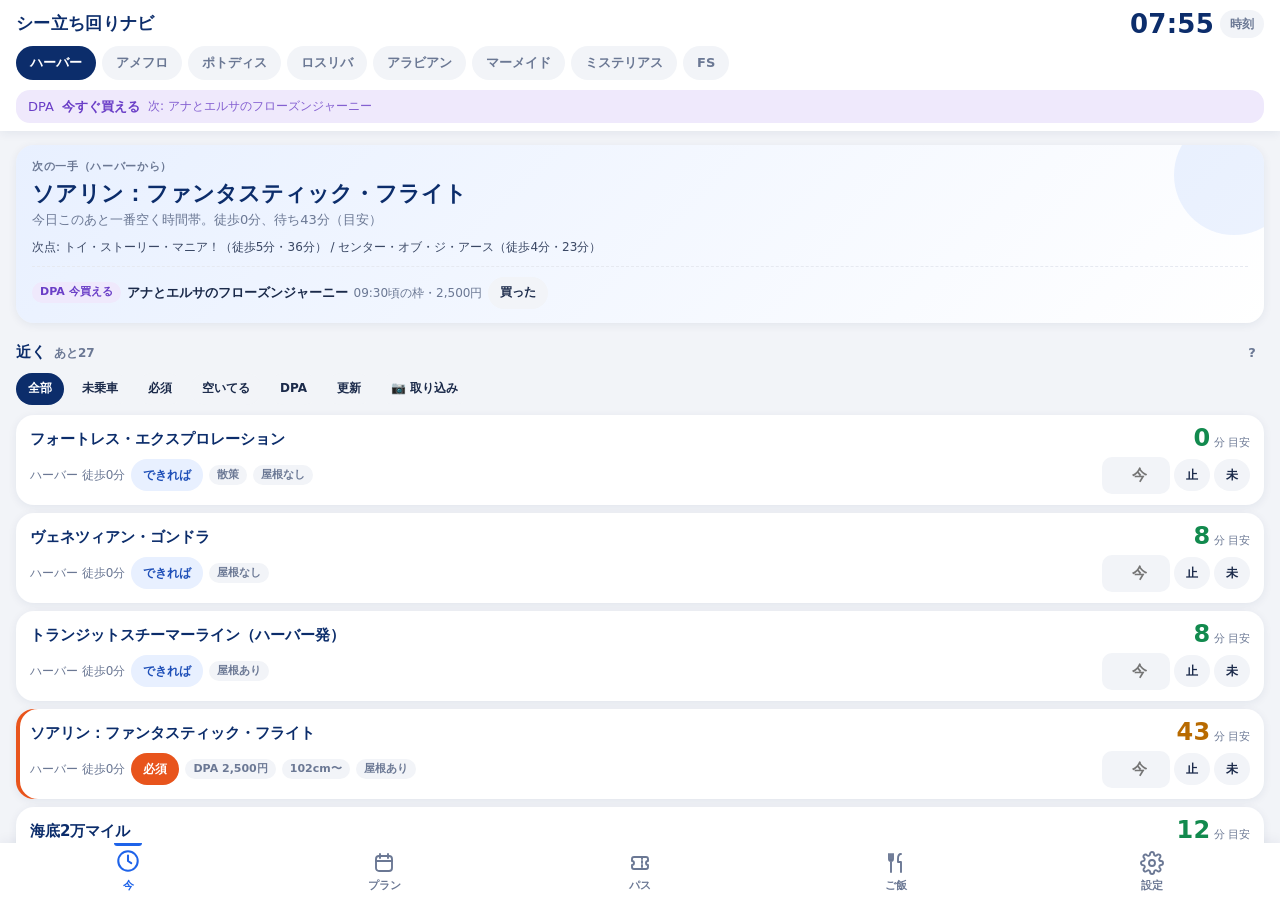
==== disney-sea/index.html @ d5a64390 "disney-sea: buy-first card only for live, buyable slots; held open DPA first; meal replacement timin" ====
<!doctype html><html lang="ja"><head><meta charset="utf-8"><meta name="viewport" content="width=device-width,initial-scale=1,viewport-fit=cover">
<style>[hidden]:not([hidden=until-found i]){display:none!important}</style>
<title>シー立ち回りナビ</title>
<meta name="claude:viewport-fit-sides" content="cover">
<meta name="theme-color" content="#ffffff">
<style>
/* 公式アプリ風: 白ベース・濃紺の見出し・丸いカード・影は薄く・下タブにアイコン。文字は最小限。 */
:root{
  --bg:#f2f4f8; --panel:#ffffff; --fg:#1b2a4a; --muted:#6b7894; --line:#e6e9f0; --shadow:0 2px 10px rgba(20,40,90,.07);
  --navy:#0c2d6b; --accent:#1e63e9; --accent-fg:#ffffff; --sea:#e8f0ff; --sea-fg:#1e4fb8;
  --ok:#128a4e; --ok-bg:#e3f6ec; --warn:#b86a00; --warn-bg:#fff3dd; --bad:#c62a2a; --bad-bg:#fde6e6;
  --dpa:#6a3ec7; --dpa-bg:#efe9fc; --must:#e8541c; --must-bg:#ffe9df; --must-fg:#ffffff;
  --display:"Hiragino Sans","Hiragino Kaku Gothic ProN","Noto Sans JP",-apple-system,BlinkMacSystemFont,system-ui,sans-serif;
  --body:"Hiragino Sans","Hiragino Kaku Gothic ProN","Noto Sans JP",-apple-system,BlinkMacSystemFont,system-ui,sans-serif;
  --r:18px; --ease:cubic-bezier(.2,.8,.2,1);
  color-scheme:light;
}
@media (prefers-color-scheme:dark){ :root:not([data-theme="light"]){
  --bg:#0f1526; --panel:#182039; --fg:#eef2fb; --muted:#9aa7c7; --line:#283456; --shadow:0 2px 12px rgba(0,0,0,.35);
  --navy:#dfe7ff; --accent:#6ea0ff; --accent-fg:#0a1a3a; --sea:#1f2d55; --sea-fg:#b9cdff;
  --ok:#5fd48f; --ok-bg:#15382a; --warn:#ffc46b; --warn-bg:#3d2d10; --bad:#ff8a80; --bad-bg:#45201d;
  --dpa:#c9a6ff; --dpa-bg:#2d2042; --must:#ff8a5c; --must-bg:#47261a; --must-fg:#2a1206; --toastbtn:rgba(0,0,0,.14); color-scheme:dark; } }
:root[data-theme="dark"]{
  --bg:#0f1526; --panel:#182039; --fg:#eef2fb; --muted:#9aa7c7; --line:#283456; --shadow:0 2px 12px rgba(0,0,0,.35);
  --navy:#dfe7ff; --accent:#6ea0ff; --accent-fg:#0a1a3a; --sea:#1f2d55; --sea-fg:#b9cdff;
  --ok:#5fd48f; --ok-bg:#15382a; --warn:#ffc46b; --warn-bg:#3d2d10; --bad:#ff8a80; --bad-bg:#45201d;
  --dpa:#c9a6ff; --dpa-bg:#2d2042; --must:#ff8a5c; --must-bg:#47261a; --must-fg:#2a1206; --toastbtn:rgba(0,0,0,.14); color-scheme:dark; }

html,body{height:100%}
body{margin:0;background:var(--bg);color:var(--fg);font-family:var(--body);font-size:15px;line-height:1.5;display:flex;flex-direction:column;overflow:hidden;-webkit-font-smoothing:antialiased;-webkit-tap-highlight-color:transparent}
body::before{content:"";position:fixed;inset:0 0 auto;height:env(safe-area-inset-top,0px);z-index:10;background:var(--panel)}
*{box-sizing:border-box}
button,input,select{font:inherit;color:inherit}
button{cursor:pointer;transition:transform .12s var(--ease),background .15s,color .15s,border-color .15s,box-shadow .15s}
button:active{transform:scale(.96)}
button:focus-visible,input:focus-visible,select:focus-visible{outline:2px solid var(--accent);outline-offset:2px}
.num{font-family:var(--display);font-variant-numeric:tabular-nums;letter-spacing:.01em;font-weight:700}
.eyebrow{font-size:11px;letter-spacing:.06em;color:var(--muted);font-weight:700}

header{position:sticky;top:env(safe-area-inset-top,0px);z-index:5;background:var(--panel);box-shadow:var(--shadow);
  padding-block:10px 8px;padding-left:max(16px,env(safe-area-inset-left,0px));padding-right:max(16px,env(safe-area-inset-right,0px));flex:none}
.hrow{display:flex;align-items:center;gap:10px}
.hrow h1{font-size:17px;margin:0;font-weight:800;color:var(--navy);letter-spacing:.02em;white-space:nowrap}
.clock{margin-left:auto;display:flex;align-items:center;gap:6px;position:relative}
.clock .num{font-size:26px;line-height:1;color:var(--navy)}
.clock input{width:1px;height:1px;opacity:0;position:absolute;right:0;bottom:0}
.clock button{border:0;background:var(--bg);border-radius:999px;padding:5px 10px;font-size:12px;font-weight:700;color:var(--muted)}
.chips{display:flex;gap:6px;overflow-x:auto;padding-block:8px 2px;margin:0 -4px;padding-inline:4px;scrollbar-width:none;scroll-behavior:smooth}
.chips::-webkit-scrollbar{display:none}
.chip{flex:none;border:0;background:var(--bg);border-radius:999px;padding:7px 14px;font-size:13px;font-weight:700;white-space:nowrap;color:var(--muted)}
.chip[aria-pressed="true"]{background:var(--navy);color:#fff}
:root[data-theme="dark"] .chip[aria-pressed="true"],:root:not([data-theme="light"]) .chip[aria-pressed="true"]{color:var(--accent-fg)}
@media (prefers-color-scheme:light){ :root:not([data-theme="dark"]) .chip[aria-pressed="true"]{color:#fff} }
.dpabar{margin-top:8px;border-radius:14px;background:var(--dpa-bg);padding:7px 12px;display:flex;gap:8px;align-items:center;font-size:13px;flex-wrap:wrap;color:var(--dpa)}
.dpabar .num{font-size:20px}
.dpabar b{color:var(--dpa)}
.dpabar .note{color:var(--dpa);opacity:.8}

main{flex:1;min-height:0;overflow-y:auto;padding-block:14px 28px;padding-left:max(16px,env(safe-area-inset-left,0px));padding-right:max(16px,env(safe-area-inset-right,0px));overscroll-behavior:contain}
section[hidden]{display:none}
section.enter{animation:rise .24s var(--ease) both}
@keyframes rise{from{opacity:0;transform:translateY(10px)}to{opacity:1;transform:none}}
h2{font-size:15px;margin:18px 0 8px;display:flex;align-items:center;gap:8px;color:var(--navy);font-weight:800}
h2 small{color:var(--muted);font-weight:600;font-size:12px}
.help{margin-left:auto;border:0;background:var(--bg);color:var(--muted);width:24px;height:24px;border-radius:50%;font-size:13px;font-weight:800;padding:0;line-height:1;flex:none}
.helpbox{background:var(--sea);color:var(--sea-fg);border-radius:14px;padding:10px 12px;font-size:13px;margin-bottom:8px;animation:rise .2s var(--ease)}
.helpbox p{margin:0 0 6px}.helpbox p:last-child{margin:0}
.card{background:var(--panel);border-radius:var(--r);padding:12px 14px;box-shadow:var(--shadow)}
.list{display:flex;flex-direction:column;gap:8px}
.list>*{animation:rise .22s var(--ease) both}
.row{display:grid;grid-template-columns:minmax(0,1fr) auto;gap:4px 10px;align-items:center;background:var(--panel);border-radius:var(--r);padding:11px 14px;box-shadow:var(--shadow)}
.row.done{opacity:.5}
.row.must{box-shadow:inset 4px 0 0 var(--must),var(--shadow)}
.row .name{font-weight:700;min-width:0;color:var(--navy)}
.row .sub{grid-column:1;font-size:12px;color:var(--muted);display:flex;gap:6px;flex-wrap:wrap;align-items:center;min-width:0}
.row .right{grid-row:1/3;grid-column:2;display:flex;flex-direction:column;align-items:flex-end;gap:6px}
.wait{display:flex;align-items:baseline;gap:3px}
.wait .num{font-size:24px;line-height:1}
.wait .u{font-size:11px;color:var(--muted)}
.wait.ok .num{color:var(--ok)} .wait.warn .num{color:var(--warn)} .wait.bad .num{color:var(--bad)}
.tag{display:inline-block;border-radius:999px;padding:2px 8px;font-size:11px;font-weight:700;line-height:1.5;white-space:nowrap}
.tag.ok{background:var(--ok-bg);color:var(--ok)} .tag.warn{background:var(--warn-bg);color:var(--warn)} .tag.bad{background:var(--bad-bg);color:var(--bad)}
.tag.dpa{background:var(--dpa-bg);color:var(--dpa)} .tag.sea{background:var(--sea);color:var(--sea-fg)} .tag.mute{background:var(--bg);color:var(--muted)}
.tag.must{background:var(--must-bg);color:var(--must)}
.btns{display:flex;gap:6px;flex-wrap:wrap}
.sm{border:0;background:var(--bg);border-radius:999px;padding:7px 12px;font-size:12px;font-weight:700;line-height:1.4;min-height:32px;color:var(--fg)}
.sm.on{background:var(--navy);color:var(--accent-fg)}
.sm.must{background:var(--must);color:var(--must-fg)}
.sm.want{background:var(--sea);color:var(--sea-fg)}
.primary{background:var(--accent);color:var(--accent-fg);border:0;border-radius:999px;padding:11px 18px;font-weight:800;box-shadow:0 4px 14px rgba(30,99,233,.25)}
.ghost{background:var(--bg);border:0;border-radius:999px;padding:10px 16px;font-weight:700;color:var(--fg)}
.danger{color:var(--bad)}
.next{background:linear-gradient(135deg,var(--sea),var(--panel));border-radius:var(--r);padding:14px 16px;box-shadow:var(--shadow);position:relative;overflow:hidden}
.next::after{content:"";position:absolute;right:-30px;top:-30px;width:120px;height:120px;border-radius:50%;background:var(--accent);opacity:.08}
.next .big{font-size:22px;font-weight:800;margin:4px 0 2px;text-wrap:balance;color:var(--navy);line-height:1.3}
.next .why{font-size:13px;color:var(--muted)}
.next .alt{font-size:12px;margin-top:8px;color:var(--fg);opacity:.85}
.grid2{display:grid;grid-template-columns:1fr 1fr;gap:10px}
.kv{display:flex;justify-content:space-between;gap:8px;font-size:13px;padding:3px 0}
.form{display:grid;grid-template-columns:1fr 1fr;gap:10px;margin-top:10px}
.form label{font-size:12px;color:var(--muted);font-weight:700;display:flex;flex-direction:column;gap:4px;min-width:0}
.form select,.form input,.pop input{border:0;border-radius:12px;padding:10px 12px;background:var(--bg);min-width:0;width:100%;font-weight:600;color:var(--fg)}
.form .full{grid-column:1/-1}
.toggle{display:flex;align-items:center;gap:10px;font-size:14px;padding:9px 0;font-weight:600}
.toggle input{width:22px;height:22px;accent-color:var(--accent);flex:none}
/* timeline */
.step{display:grid;grid-template-columns:auto minmax(0,1fr);gap:4px 12px;align-items:start;padding:10px 12px;border-radius:var(--r);background:var(--panel);box-shadow:var(--shadow);position:relative}
.step.now{box-shadow:0 0 0 2px var(--accent),var(--shadow)}
.step.past{opacity:.45}
.step.locked{background:linear-gradient(90deg,var(--sea) 0,var(--panel) 28%)}
.step.buy{background:var(--dpa-bg)}
.step.meal{background:var(--warn-bg)}
.step.rest{background:var(--bg)}
.step.warnfit{box-shadow:0 0 0 2px var(--bad),var(--shadow)}
.step .t{font-size:17px;min-width:48px}
.step .t{position:relative;display:inline-block;background:var(--bg);border-radius:10px;padding:4px 10px;line-height:1.3}
.step .t input{position:absolute;inset:0;width:100%;height:100%;opacity:0;border:0;padding:0;margin:0}
.step .txt{font-weight:700;color:var(--navy)}
.step .meta{font-size:12px;color:var(--muted);display:flex;gap:6px;flex-wrap:wrap;align-items:center}
.step .ctl{grid-column:1/-1;display:flex;gap:4px;flex-wrap:wrap}
.step .ctl .sm{padding:5px 10px;min-height:30px}
.step[draggable="true"]{cursor:grab}
.step.dragover{outline:2px dashed var(--accent)}
.filters{display:flex;gap:6px;flex-wrap:wrap;margin-bottom:10px}
.note{font-size:12px;color:var(--muted)}
.waitedit{display:flex;gap:4px;align-items:center}
.waitedit input{width:68px;border:0;border-radius:10px;padding:7px 8px;background:var(--bg);text-align:right;font-weight:700}
.pop input{margin-top:4px}
.toast{position:fixed;left:50%;bottom:calc(76px + env(safe-area-inset-bottom,0px));transform:translate(-50%,12px);background:var(--navy);color:var(--accent-fg);padding:10px 16px;border-radius:999px;font-size:13px;font-weight:700;z-index:20;opacity:0;pointer-events:none;transition:opacity .2s,transform .25s var(--ease);box-shadow:0 6px 20px rgba(0,0,0,.2);max-width:calc(100% - 32px);text-align:center}
:root[data-theme="dark"] .toast{color:var(--accent-fg)}
.toast.show{opacity:1;pointer-events:auto;transform:translate(-50%,0)}
.toastbtn{background:var(--toastbtn,rgba(255,255,255,.18));border:0;color:inherit;border-radius:999px;padding:3px 10px;margin-left:10px;font-size:12px;font-weight:800}
.buynow{margin-top:10px;padding-top:10px;border-top:1px dashed var(--line);font-size:13px;display:flex;flex-wrap:wrap;gap:6px;align-items:center}
.banner{margin-bottom:10px;background:var(--warn-bg);color:var(--fg)}
nav{flex:none;display:flex;background:var(--panel);box-shadow:0 -2px 12px rgba(20,40,90,.06);padding-bottom:env(safe-area-inset-bottom,0px);padding-left:max(0px,env(safe-area-inset-left,0px));padding-right:max(0px,env(safe-area-inset-right,0px))}
nav button{flex:1;border:0;background:transparent;padding:8px 4px 6px;font-size:10.5px;font-weight:700;color:var(--muted);display:flex;flex-direction:column;align-items:center;gap:3px;position:relative}
nav button svg{width:24px;height:24px;fill:none;stroke:currentColor;stroke-width:1.9;stroke-linecap:round;stroke-linejoin:round;transition:transform .2s var(--ease)}
nav button[aria-selected="true"]{color:var(--accent)}
nav button[aria-selected="true"] svg{transform:translateY(-2px) scale(1.08)}
nav button[aria-selected="true"]::before{content:"";position:absolute;top:0;width:28px;height:3px;border-radius:0 0 3px 3px;background:var(--accent)}
.empty{color:var(--muted);font-size:13px;padding:14px;text-align:center}
@media (prefers-reduced-motion:reduce){ *{animation:none!important;transition:none!important} }
</style>

<header>
  <div class="hrow">
    <h1>シー立ち回りナビ</h1>
    <div class="clock">
      <span class="num" id="clock">--:--</span>
      <button id="timeBtn" type="button" title="時刻を仮指定">時刻</button>
      <input type="time" id="timeOverride" aria-label="仮の時刻">
    </div>
  </div>
  <div class="chips" id="areaChips" role="group" aria-label="今いるエリア"></div>
  <div class="dpabar" id="dpabar"></div>
</header>

<main>
  <section id="tab-near">
    <div id="dayBanner"></div>
    <div class="next" id="nextCard"></div>
    <h2>近く <small id="nearCount"></small><small id="apiStamp"></small><button class="help" type="button" data-help="near" aria-label="使い方">?</button></h2>
    <div class="helpbox" id="help-near" hidden><p>待ち時間は1分ごとに自動で入ります（出典: Queue-Times.com）。「今」欄に手入力するとそちらを優先します。</p><p>「取り込み」で公式アプリのスクショやテキストから、待ち時間・中断・DPAをまとめて入れられます。</p><p>「止」＝止まっている。優先度のバッジをタップで 必須 → できれば → パス。</p></div>
    <div class="filters">
      <button class="sm on" type="button" data-nf="all">全部</button>
      <button class="sm" type="button" data-nf="left">未乗車</button>
      <button class="sm" type="button" data-nf="must">必須</button>
      <button class="sm" type="button" data-nf="empty">空いてる</button>
      <button class="sm" type="button" data-nf="dpa">DPA</button>
      <button class="sm" type="button" id="apiBtn" hidden>更新</button>
      <button class="sm" type="button" id="impBtn">📷 取り込み</button>
    </div>
    <div class="card" id="impPanel" hidden>
      <div class="eyebrow">公式アプリから取り込み</div>
      <div class="btns" style="margin-top:8px">
        <label class="primary" style="display:inline-flex;align-items:center;gap:6px;cursor:pointer">スクショを選ぶ<input type="file" id="impFile" accept="image/*" multiple hidden></label>
        <button class="ghost" type="button" id="impRead">テキストを読む</button>
      </div>
      <textarea id="impText" rows="4" placeholder="待ち時間やDPAの画面をコピーして貼るか、上のボタンでスクショを選ぶ" style="width:100%;margin-top:10px;border:0;border-radius:12px;padding:10px 12px;background:var(--bg);font:inherit;color:inherit;resize:vertical"></textarea>
      <p class="note" id="impStatus" style="margin:8px 0 0"></p>
      <div class="list" id="impList" style="margin-top:8px"></div>
      <div class="btns" style="margin-top:10px"><button class="primary" type="button" id="impApply" hidden>反映</button><button class="ghost" type="button" id="impClose">閉じる</button></div>
    </div>
    <div class="list" id="nearList"></div>
  </section>

  <section id="tab-plan" hidden>
    <div class="card">
      <div class="grid2">
        <div><div class="eyebrow">残り</div><div class="num" style="font-size:28px" id="planLeft"></div></div>
        <div><div class="eyebrow">退園</div><div class="num" style="font-size:28px" id="planExit"></div></div>
      </div>
      <div class="btns" style="margin-top:10px">
        <button class="primary" type="button" id="replan">今から組む</button>
        <button class="ghost" type="button" id="addItem">追加</button>
        <button class="ghost" type="button" id="unlockAll">固定解除</button>
      </div>
      <div class="form" id="addForm" hidden>
        <label>種類<select id="addKind"><option value="ride">アトラクション</option><option value="meal">食事</option><option value="rest">休憩</option><option value="show">ショー</option><option value="note">メモ</option></select></label>
        <label>時刻<input type="time" id="addTime"></label>
        <label id="addAttrWrap">アトラクション<select id="addAttr"></select></label>
        <label id="addShowWrap" hidden>ショー<select id="addShow"></select></label>
        <label id="addTextWrap" hidden>内容<input type="text" id="addText" placeholder="例: グリーティング"></label>
        <label>所要(分)<input type="number" id="addDur" value="30" min="5" max="180"></label>
        <label>&nbsp;<button class="primary" type="button" id="addGo">追加</button></label>
      </div>
      <p class="note" id="planNote" style="margin:10px 0 0"></p>
    </div>
    <h2>タイムテーブル<button class="help" type="button" data-help="plan" aria-label="使い方">?</button></h2>
    <div class="helpbox" id="help-plan" hidden><p>時刻を直す・↑↓・固定 した行は、組み直しても動きません。</p><p>DPAの枠はパスタブで直します。削除は「元に戻す」で戻せます。</p></div>
    <div class="list" id="planList"></div>
    <h2>入らない</h2>
    <div class="list" id="planSkip"></div>
  </section>

  <section id="tab-dpa" hidden>
    <div class="card" id="dpaStatus"></div>
    <h2>持っているDPA</h2>
    <div class="list" id="dpaList"></div>
    <div class="card">
      <div class="eyebrow">買ったら登録</div>
      <div class="form">
        <label>アトラクション<select id="dpaAttr"></select></label>
        <label>利用開始<input type="time" id="dpaSlot"></label>
        <label>購入時刻<input type="time" id="dpaBought"></label>
        <label>&nbsp;<button class="primary" type="button" id="dpaAdd">登録</button></label>
      </div>
    </div>
    <h2>買う順番 <small id="dpaOrderNote"></small><button class="help" type="button" data-help="dpa" aria-label="使い方">?</button></h2>
    <div class="helpbox" id="help-dpa" hidden><p>次に買えるのは「購入から60分後」か「そのDPAの利用開始」の早い方。</p><p>価格・売切時刻は平日の目安（2026年9月改定時）。枠は購入時に選べる時刻だけ。運営中断中は買えません。ショー用DPAは別枠で、ここでは扱いません。</p></div>
    <div class="list" id="dpaOrder"></div>
  </section>

  <section id="tab-food" hidden>
    <div class="filters">
      <button class="sm on" type="button" data-ff="all">全部</button>
      <button class="sm" type="button" data-ff="meal">食事</button>
      <button class="sm" type="button" data-ff="snack">軽食</button>
      <button class="sm" type="button" data-ff="mo">モバイルオーダー</button>
      <button class="sm on" type="button" id="openOnly" aria-pressed="true">今やってる</button>
    </div>
    <div class="list" id="foodList"></div>
    <h2>ポップコーン<button class="help" type="button" data-help="food" aria-label="説明">?</button></h2>
    <div class="helpbox" id="help-food" hidden><p>営業時間は目安。閉園の30〜60分前に閉まる店が多いです。PS＝事前予約の店。</p><p>ポップコーンの味は看板で見て、欄にメモできます。</p></div>
    <div class="list" id="popList"></div>
  </section>

  <section id="tab-set" hidden>
    <h2 style="margin-top:0">基本<button class="help" type="button" data-help="basic" aria-label="説明">?</button></h2>
    <div class="helpbox" id="help-basic" hidden><p>退園＝この時刻までに出口へ。計画は8:45からか「開始」から組みます。</p><p>シングルライダーの実施（レイジング・インディ・ピーターパン。アナ雪は未確認）は当日の案内で確認を。</p><p>身長を入れると、乗れないものを外します。予算を決めるとDPAの購入予定を抑えます。</p></div>
    <div class="card">
      <div class="form" style="margin-top:0">
        <label>退園<input type="time" id="exitTime"></label>
        <label>開始<input type="time" id="startTime"></label>
        <label>一番小さい人の身長(cm)<input type="number" id="height" min="0" max="200" inputmode="numeric" placeholder="制限なし"></label>
        <label>DPA予算(1人)<select id="dpaBudget"><option value="">上限なし</option><option value="0">買わない</option><option value="2500">2,500円</option><option value="5000">5,000円</option><option value="7500">7,500円</option><option value="10000">10,000円</option></select></label>
      </div>
      <label class="toggle"><input type="checkbox" id="srOk">シングルライダーOK</label>
      <label class="toggle"><input type="checkbox" id="apiOn">待ち時間を自動取得（1分ごと）</label>
      <p class="note" style="margin:0 0 6px">待ち時間データ: <a href="https://queue-times.com/" target="_blank" rel="noopener">Queue-Times.com</a></p>
      <p class="note" id="apiNote" hidden></p>
    </div>
    <h2>今日の条件<button class="help" type="button" data-help="cond" aria-label="説明">?</button></h2>
    <div class="helpbox" id="help-cond" hidden><p>雨・暑さ・寒さは「並ぶ場所に屋根があるか」で、人の流れを見積もります。強風は止まりやすい乗り物を後回しにします。</p><p>逆張り＝ショー中・閉園間際など、人が離れる時に乗る。</p></div>
    <div class="card">
      <div class="form" style="margin-top:0">
        <label>天気<select id="cWeather"><option value="">晴れ・曇り</option><option value="rain">雨</option><option value="wind">強風</option><option value="heat">猛暑</option><option value="cold">極寒</option></select></label>
        <label>混み具合<select id="cCrowd"><option value="">普通</option><option value="low">空いてる</option><option value="high">混雑</option><option value="max">激混み</option></select></label>
      </div>
      <label class="toggle"><input type="checkbox" id="cContra">逆張り</label>
      <label class="toggle"><input type="checkbox" id="cOutdoor">屋根のない列は避ける</label>
      <label class="toggle"><input type="checkbox" id="cWalk">歩き少なめ</label>
      <label class="toggle"><input type="checkbox" id="cKids">休憩多め</label>
      <div class="form"><label class="full">メモ<input type="text" id="cMemo" placeholder="例: 16時ハーバー集合"></label></div>
      <p class="note" id="condNote" style="margin:8px 0 0"></p>
    </div>
    <h2>乗りたい度</h2>
    <div class="btns" style="margin-bottom:8px">
      <button class="sm" type="button" data-prioall="must">全部 必須</button>
      <button class="sm" type="button" data-prioall="want">全部 できれば</button>
      <button class="sm" type="button" data-prioall="skip">全部 パス</button>
    </div>
    <div class="list" id="prioList"></div>
    <h2>今日 <small id="todayLabel"></small></h2>
    <div class="card note" id="todayNote"></div>
    <h2>リセット</h2>
    <div class="card">
      <div class="btns">
        <button class="ghost" type="button" id="resetRides">記録を消す</button>
        <button class="ghost danger" type="button" id="resetAll">全部消す</button>
      </div>
    </div>
  </section>
</main>

<nav>
  <button type="button" data-tab="near" aria-selected="true"><svg viewBox="0 0 24 24"><circle cx="12" cy="12" r="9"/><path d="M12 7v5l3 2"/></svg>今</button>
  <button type="button" data-tab="plan"><svg viewBox="0 0 24 24"><rect x="4" y="5" width="16" height="15" rx="3"/><path d="M8 3v4M16 3v4M4 10h16"/></svg>プラン</button>
  <button type="button" data-tab="dpa"><svg viewBox="0 0 24 24"><path d="M4 8a2 2 0 0 1 2-2h12a2 2 0 0 1 2 2v2a2 2 0 0 0 0 4v2a2 2 0 0 1-2 2H6a2 2 0 0 1-2-2v-2a2 2 0 0 0 0-4z"/><path d="M14 6v12" stroke-dasharray="2 2"/></svg>パス</button>
  <button type="button" data-tab="food"><svg viewBox="0 0 24 24"><path d="M7 3v8M5 3v5a2 2 0 0 0 4 0V3M7 11v10M17 3c-2 0-3 2-3 5v3h3v10"/></svg>ご飯</button>
  <button type="button" data-tab="set"><svg viewBox="0 0 24 24"><circle cx="12" cy="12" r="3"/><path d="M19.4 15a1.7 1.7 0 0 0 .3 1.8l.1.1a2 2 0 1 1-2.8 2.8l-.1-.1a1.7 1.7 0 0 0-1.8-.3 1.7 1.7 0 0 0-1 1.5V21a2 2 0 1 1-4 0v-.1a1.7 1.7 0 0 0-1.1-1.5 1.7 1.7 0 0 0-1.8.3l-.1.1a2 2 0 1 1-2.8-2.8l.1-.1a1.7 1.7 0 0 0 .3-1.8 1.7 1.7 0 0 0-1.5-1H3a2 2 0 1 1 0-4h.1a1.7 1.7 0 0 0 1.5-1.1 1.7 1.7 0 0 0-.3-1.8l-.1-.1a2 2 0 1 1 2.8-2.8l.1.1a1.7 1.7 0 0 0 1.8.3H9a1.7 1.7 0 0 0 1-1.5V3a2 2 0 1 1 4 0v.1a1.7 1.7 0 0 0 1 1.5 1.7 1.7 0 0 0 1.8-.3l.1-.1a2 2 0 1 1 2.8 2.8l-.1.1a1.7 1.7 0 0 0-.3 1.8V9a1.7 1.7 0 0 0 1.5 1H21a2 2 0 1 1 0 4h-.1a1.7 1.7 0 0 0-1.5 1z"/></svg>設定</button>
</nav>
<div class="toast" id="toast" role="status"></div>

<script>
// ============ data ============
const AREAS={MH:"メディテレーニアンハーバー",AWF:"アメリカンウォーターフロント",PD:"ポートディスカバリー",LRD:"ロストリバーデルタ",AC:"アラビアンコースト",ML:"マーメイドラグーン",MI:"ミステリアスアイランド",FS:"ファンタジースプリングス"};
const SHORT={MH:"ハーバー",AWF:"アメフロ",PD:"ポトディス",LRD:"ロスリバ",AC:"アラビアン",ML:"マーメイド",MI:"ミステリアス",FS:"FS"};
const WALK={MH:{MH:0,AWF:5,PD:8,LRD:10,AC:10,ML:8,MI:4,FS:15},AWF:{AWF:0,PD:4,LRD:10,AC:12,ML:10,MI:6,FS:14},PD:{PD:0,LRD:5,AC:9,ML:8,MI:8,FS:10},LRD:{LRD:0,AC:5,ML:7,MI:9,FS:4},AC:{AC:0,ML:3,MI:7,FS:4},ML:{ML:0,MI:5,FS:7},MI:{MI:0,FS:12},FS:{FS:0}};
const walk=(a,b)=>(WALK[a]&&WALK[a][b]!=null)?WALK[a][b]:WALK[b][a];
const d=s=>new Date(s+"T00:00:00");
// base=[朝一(〜11時),昼(11〜17),夕(17〜)] 平日目安(分)。qt=queue-timesの英名キーワード
const ATTR=[
 {id:"soaring",name:"ソアリン：ファンタスティック・フライト",area:"MH",base:[95,125,100],dpa:2500,dur:15,qt:"soaring",note:"朝一と夜が比較的短い"},
 {id:"gondola",name:"ヴェネツィアン・ゴンドラ",area:"MH",base:[8,20,15],dur:12,qt:"gondola",note:"ハーバーショー前後は運休"},
 {id:"fortress",name:"フォートレス・エクスプロレーション",area:"MH",base:[0,0,0],dur:15,walkthrough:true,qt:"fortress",note:"散策型"},
 {id:"steamer_mh",name:"トランジットスチーマーライン（ハーバー発）",area:"MH",base:[8,15,10],dur:13,qt:"steamer line (med",closed:x=>x<=d("2026-11-30")?"〜11/30休止":null},
 {id:"tower",name:"タワー・オブ・テラー",area:"AWF",base:[38,75,40],dpa:1500,dur:12,qt:"tower of terror",closed:x=>x<=d("2026-11-05")?"11/6再開":null,note:"9時台と20時台が最短"},
 {id:"toymania",name:"トイ・ストーリー・マニア！",area:"AWF",base:[80,115,85],dpa:2000,dur:10,qt:"toy story"},
 {id:"turtle",name:"タートル・トーク",area:"AWF",base:[12,25,18],dur:30,qt:"turtle talk"},
 {id:"railway_awf",name:"エレクトリックレールウェイ（アメフロ駅）",area:"AWF",base:[8,18,12],dur:8,pair:"railway_pd",qt:"railway (american"},
 {id:"steamer_awf",name:"トランジットスチーマーライン（アメフロ発）",area:"AWF",base:[8,15,10],dur:12,pair:"steamer_lrd",qt:"steamer line (american"},
 {id:"bigcity",name:"ビッグシティ・ヴィークル",area:"AWF",base:[3,5,3],dur:8,qt:"big city",closed:x=>(x>=d("2026-11-10")&&x<=d("2026-12-25"))?"11/10〜12/25休止":null},
 {id:"nemo",name:"ニモ＆フレンズ・シーライダー",area:"PD",base:[12,25,18],dur:10,qt:"nemo"},
 {id:"railway_pd",name:"エレクトリックレールウェイ（ポトディス駅）",area:"PD",base:[8,12,8],dur:8,pair:"railway_awf",qt:"railway (port"},
 {id:"indy",name:"インディ・ジョーンズ・アドベンチャー",area:"LRD",base:[40,70,45],dpa:1500,sr:true,dur:10,qt:"indiana",closed:x=>x<=d("2026-11-29")?"11/30再開":null},
 {id:"raging",name:"レイジングスピリッツ",area:"LRD",base:[20,60,30],dpa:1500,sr:true,dur:5,qt:"raging",note:"昼60分台、20時台20分"},
 {id:"steamer_lrd",name:"トランジットスチーマーライン（ロスリバ発）",area:"LRD",base:[8,15,10],dur:12,pair:"steamer_awf",qt:"steamer line (lost",note:"アメフロへの移動に使える"},
 {id:"sindbad",name:"シンドバッド・ストーリーブック・ヴォヤッジ",area:"AC",base:[5,12,8],dur:12,qt:"sindbad"},
 {id:"carousel",name:"キャラバンカルーセル",area:"AC",base:[5,18,10],dur:5,qt:"carousel"},
 {id:"jasmine",name:"ジャスミンのフライングカーペット",area:"AC",base:[5,22,12],dur:4,qt:"jasmine"},
 {id:"magiclamp",name:"マジックランプシアター",area:"AC",base:[12,20,12],dur:25,qt:"magic lamp",closed:x=>(x>=d("2026-12-08")&&x<=d("2026-12-22"))?"12/8〜22休止":null},
 {id:"flounder",name:"フランダーのフライングフィッシュコースター",area:"ML",base:[8,25,15],dur:3,qt:"flounder",note:"屋外。雨で止まる"},
 {id:"scuttle",name:"スカットルのスクーター",area:"ML",base:[5,18,12],dur:3,qt:"scuttle"},
 {id:"jellyfish",name:"ジャンピン・ジェリーフィッシュ",area:"ML",base:[5,18,12],dur:3,qt:"jellyfish"},
 {id:"blowfish",name:"ブローフィッシュ・バルーンレース",area:"ML",base:[8,25,15],dur:3,qt:"blowfish"},
 {id:"whirlpool",name:"ワールプール",area:"ML",base:[5,18,12],dur:3,qt:"whirlpool"},
 {id:"mltheater",name:"マーメイドラグーンシアター",area:"ML",base:[0,0,0],dur:0,qt:"mermaid lagoon theater",closed:()=>"再開未定"},
 {id:"center",name:"センター・オブ・ジ・アース",area:"MI",base:[50,110,65],dpa:2000,dur:5,qt:"center of the earth",note:"9:30〜10:30と18時以降が狙い目"},
 {id:"20k",name:"海底2万マイル",area:"MI",base:[12,25,18],dur:6,qt:"20,000"},
 {id:"anna",name:"アナとエルサのフローズンジャーニー",area:"FS",base:[120,140,110],dpa:2500,dur:10,qt:"frozen",note:"DPAは平日9:30〜9:50に売切"},
 {id:"rapunzel",name:"ラプンツェルのランタンフェスティバル",area:"FS",base:[55,90,70],dpa:2000,dur:8,qt:"rapunzel"},
 {id:"peterpan",name:"ピーターパンのネバーランドアドベンチャー",area:"FS",base:[70,110,80],dpa:2000,sr:true,dur:10,qt:"peter pan"},
 {id:"buggies",name:"フェアリー・ティンカーベルのビジーバギー",area:"FS",base:[25,45,32],dur:3,qt:"busy buggies"},
];
const byId=Object.fromEntries(ATTR.map(a=>[a.id,a]));
const DPA_ORDER=[
 {id:"anna",buy:"8:45 入園直後",slot:"09:30",why:"平日でも9:30〜9:50に売切。最初の一枚"},
 {id:"soaring",buy:"9:45",slot:"16:30",why:"平日11時前に売切。16:30〜17:30枠"},
 {id:"toymania",buy:"10:45",slot:"14:30",why:"14:30前後の枠"},
 {id:"center",buy:"11:45",slot:"16:00",why:"16:00前後の枠"},
 {id:"peterpan",buy:"12:45",slot:"18:00",why:"18:00前後の枠。SRで節約も可"},
 {id:"rapunzel",buy:"13:45",slot:"18:15",why:"18:15前後の枠。売切なら通常列に差替"},
 {id:"tower",buy:"14:45",slot:"15:00",why:"15:00前後の枠"},
];
const FOOD=[
 {n:"ザンビーニ・ブラザーズ・リストランテ",a:"MH",k:"meal",o:"10:00",c:"20:00",mo:true,d:"パスタ・ピザ。クリスマス限定セット"},
 {n:"カフェ・ポルトフィーノ",a:"MH",k:"meal",o:"10:00",c:"20:00",mo:true,d:"ロティサリーチキン・パスタ"},
 {n:"マゼランズ",a:"MH",k:"meal",o:"11:00",c:"20:00",ps:true,d:"コース料理。PS必須級"},
 {n:"リストランテ・ディ・カナレット",a:"MH",k:"meal",o:"11:00",c:"20:00",ps:true,d:"イタリアン。PS推奨"},
 {n:"マンマ・ビスコッティーズ・ベーカリー",a:"MH",k:"snack",o:"9:00",c:"20:00",d:"パン・スイーツ・コーヒー"},
 {n:"リフレスコス",a:"MH",k:"snack",o:"9:00",c:"20:00",d:"ドリンク・軽食"},
 {n:"ケープコッド・クックオフ",a:"AWF",k:"meal",o:"10:00",c:"20:00",mo:true,d:"ハンバーガー。ダッフィー限定メニュー"},
 {n:"ニューヨーク・デリ",a:"AWF",k:"meal",o:"10:00",c:"20:00",mo:true,d:"サンドイッチ。クリスマス限定セット"},
 {n:"レストラン櫻",a:"AWF",k:"meal",o:"11:00",c:"20:00",ps:true,d:"和食。PS推奨"},
 {n:"S.S.コロンビア・ダイニングルーム",a:"AWF",k:"meal",o:"11:00",c:"20:00",ps:true,d:"洋食コース。PS推奨"},
 {n:"テディ・ルーズヴェルト・ラウンジ",a:"AWF",k:"meal",o:"11:00",c:"20:30",ps:true,d:"ラウンジ軽食・酒"},
 {n:"ドックサイド・ダイナー",a:"AWF",k:"snack",o:"10:00",c:"20:00",d:"ホットドッグ・チキン"},
 {n:"リバティ・ランディング・ダイナー",a:"AWF",k:"snack",o:"10:00",c:"19:30",d:"軽食"},
 {n:"バーナクル・ビルズ",a:"AWF",k:"snack",o:"10:00",c:"20:00",d:"ビール・つまみ"},
 {n:"ハイタイド・トリート",a:"AWF",k:"snack",o:"10:00",c:"19:30",d:"スイーツ・ドリンク"},
 {n:"ホライズンベイ・レストラン",a:"PD",k:"meal",o:"10:00",c:"20:00",mo:true,d:"プレート料理。キャラダイはPS"},
 {n:"シーサイドスナック",a:"PD",k:"snack",o:"10:00",c:"19:30",d:"ギョウザドッグ"},
 {n:"ブリーズウェイ・バイツ",a:"PD",k:"snack",o:"10:00",c:"19:30",d:"ドリンク・軽食"},
 {n:"ユカタン・ベースキャンプ・グリル",a:"LRD",k:"meal",o:"10:00",c:"20:00",mo:true,d:"グリル料理"},
 {n:"ミゲルズ・エルドラド・キャンティーナ",a:"LRD",k:"meal",o:"10:00",c:"20:00",mo:true,d:"メキシカン"},
 {n:"ロストリバークックハウス",a:"LRD",k:"snack",o:"10:00",c:"19:30",d:"チュロス・軽食"},
 {n:"トロピック・アルズ",a:"LRD",k:"snack",o:"10:00",c:"19:30",d:"ドリンク・軽食"},
 {n:"カスバ・フードコート",a:"AC",k:"meal",o:"10:00",c:"20:00",mo:true,d:"カレー。プランの昼食候補"},
 {n:"オープンセサミ",a:"AC",k:"snack",o:"10:00",c:"19:30",d:"チキンレッグ"},
 {n:"サルタンズ・オアシス",a:"AC",k:"snack",o:"10:00",c:"19:30",d:"チュロス・ドリンク"},
 {n:"セバスチャンのカリプソキッチン",a:"ML",k:"meal",o:"10:00",c:"20:00",mo:true,d:"ピザ・サンド。屋内"},
 {n:"ヴォルケイニア・レストラン",a:"MI",k:"meal",o:"10:00",c:"20:00",mo:true,d:"中華"},
 {n:"ノーチラスギャレー",a:"MI",k:"snack",o:"10:00",c:"19:30",d:"ギョウザドッグ・軽食"},
 {n:"アレンデール・ロイヤルバンケット",a:"FS",k:"meal",o:"10:00",c:"20:00",ps:true,d:"北欧料理のコース。PS（事前予約）推奨"},
 {n:"スナグリーダックリング",a:"FS",k:"meal",o:"10:00",c:"20:00",mo:true,d:"ハンバーガー。モバイルオーダー限定"},
 {n:"ルックアウト・クックアウト",a:"FS",k:"meal",o:"10:00",c:"20:00",mo:true,d:"ラップサンド。モバイルオーダー限定"},
 {n:"オーケンのオーケー・フード",a:"FS",k:"snack",o:"10:00",c:"19:30",d:"軽食・ドリンク"},
];
const POP=[{id:"p_mh",a:"MH",n:"ザンビーニ前（ハーバー）"},{id:"p_awf",a:"AWF",n:"ケープコッド"},{id:"p_pd",a:"PD",n:"ホライズンベイ横"},{id:"p_lrd",a:"LRD",n:"ロストリバーデルタ（橋のそば）"},{id:"p_ac",a:"AC",n:"キャラバンカルーセル近く"},{id:"p_ml",a:"ML",n:"マーメイドラグーン屋外"},{id:"p_mi",a:"MI",n:"ミステリアスアイランド"},{id:"p_fs",a:"FS",n:"ファンタジースプリングス入口"}];
// GitHub Actions（.github/workflows/tds-wait.yml）が1分ごとに書く。元データは queue-times.com
const LIVE_URL="https://raw.githubusercontent.com/rhtcinema-boop/casa-kashitaku/live-data/tds.json";
const API_URL="https://queue-times.com/parks/275/queue_times.json";

// 身長制限(cm)。公式の目安値
const HEIGHT={soaring:102,tower:102,indy:117,raging:117,center:117,nemo:90,flounder:90};
ATTR.forEach(a=>{if(HEIGHT[a.id])a.h=HEIGHT[a.id];});
// 平日のDPA売切目安。これを過ぎたら購入予定に入れない
const SOLD_BY={anna:"09:50",soaring:"11:00"};
const SHOWS=[
 {id:"harbor_xmas",name:"ハーバーショー（クリスマス）",area:"MH",times:["11:35","15:15"],dur:30,from:"2026-11-11",to:"2026-12-25",off:["2026-11-27"]},
 {id:"believe",name:"ビリーヴ！〜シー・オブ・ドリームス〜",area:"MH",times:["19:30"],dur:30,from:"2026-01-01",to:"2026-12-31",off:["2026-11-27"]},
];
const MEALS=[ // 食事を入れる時間帯（from〜to、pref以降は優先して入れる）
 {k:"lunch",from:"11:30",pref:"12:00",to:"14:00",text:"昼食（モバイルオーダーで並ばない）"},
 {k:"dinner",from:"17:30",pref:"18:00",to:"19:30",text:"夕食（モバイルオーダーで並ばない）"},
];
// 屋外（雨・暑さ・寒さで人が避ける）、風に弱い（強風で止まることがある）
const OUTDOOR=new Set(["gondola","fortress","steamer_mh","steamer_awf","steamer_lrd","railway_awf","railway_pd","bigcity","raging","jasmine","flounder","buggies","carousel"]);
// 並ぶ場所: in=屋内, cov=屋根あり（一部屋外）, out=屋根なし。2026年11月時点の目安
const QUEUE={soaring:"cov",gondola:"out",fortress:"out",steamer_mh:"cov",steamer_awf:"cov",steamer_lrd:"cov",tower:"cov",toymania:"cov",turtle:"in",railway_awf:"cov",railway_pd:"cov",bigcity:"out",nemo:"in",indy:"in",raging:"out",sindbad:"in",carousel:"cov",jasmine:"out",magiclamp:"cov",flounder:"out",scuttle:"in",jellyfish:"in",blowfish:"in",whirlpool:"in",mltheater:"in",center:"in","20k":"cov",anna:"in",rapunzel:"cov",peterpan:"cov",buggies:"out"};
const QUEUE_LABEL={in:"屋内の列",cov:"屋根あり",out:"屋根なし"};
const qcover=a=>QUEUE[a.id]||"cov";
const RAINY=new Set(["flounder","jasmine","gondola"]); // 雨で止まることがある
const WINDY=new Set(["gondola","steamer_mh","steamer_awf","steamer_lrd","raging","flounder","jasmine"]);
const WEATHER_LABEL={rain:"雨",wind:"強風",heat:"猛暑",cold:"極寒"};
const CROWD_MUL={"":1,low:0.7,high:1.3,max:1.6};
const PLAN_OPEN="08:45"; // 公式は9:00開園だが実際は8:30〜8:45に開くことが多い
const parkClose=dt=>(dt.getMonth()===10&&dt.getDate()===27)?"18:30":"21:00";

// ============ state ============
// 乗車・待ち時間・中断・DPA・売切などの記録は日付つき。前日の記録は今日の判断に使わない
const KEY="tds-navi-v2";
const DEF=()=>({area:"MH",ridden:{},waits:{},stops:{},api:null,apiOn:true,apiSet:false,dpas:[],soldout:{},drop:{},noBuy:{},noMeal:{},prio:{},plan:[],planSkip:[],planWhy:{},pop:{},timeOverride:"",tab:"near",nf:"all",ff:"all",openOnly:true,exit:"19:00",start:"",srOk:false,planBuilt:false,planDay:"",height:"",dpaBudget:"5000",day:"",cond:{weather:"",crowd:"",contra:false,outdoor:false,walk:false,kids:false,memo:""}});
let S=DEF();
try{const raw=localStorage.getItem(KEY);if(raw)S=Object.assign(DEF(),JSON.parse(raw));}catch(e){}
S.cond=Object.assign(DEF().cond,S.cond||{});
if(!S.apiSet)S.apiOn=true;
function save(){try{localStorage.setItem(KEY,JSON.stringify(S));}catch(e){}}
let uid=Date.now();
const nid=()=>"i"+(uid++).toString(36);

// ============ time ============
function now(){const n=new Date();if(S.timeOverride){const [h,m]=S.timeOverride.split(":").map(Number);n.setHours(h,m,0,0);}return n;}
const pad=n=>String(n).padStart(2,"0");
const hm=dt=>pad(dt.getHours())+":"+pad(dt.getMinutes());
const mins=s=>{if(!s)return 0;const [h,m]=s.split(":").map(Number);return h*60+m;};
const nowMin=()=>{const n=now();return n.getHours()*60+n.getMinutes();};
const fromMin=m=>{m=Math.round(m);m=((m%1440)+1440)%1440;return pad(Math.floor(m/60))+":"+pad(m%60);};
const dayKey=n=>n.getFullYear()+"-"+pad(n.getMonth()+1)+"-"+pad(n.getDate());
const todayKey=()=>dayKey(now());
const today=()=>d(todayKey());
const exitMin=()=>Math.min(mins(S.exit||"19:00"),mins(parkClose(today())));
const esc=s=>String(s??"").replace(/[&<>"]/g,c=>({"&":"&amp;","<":"&lt;",">":"&gt;",'"':"&quot;"}[c]));
let toastT;
function toast(msg,act,fn){
  const t=document.getElementById("toast");
  t.innerHTML=esc(msg)+(act?`<button type="button" class="toastbtn">${esc(act)}</button>`:"");
  t.onclick=act?(e=>{if(e.target.closest(".toastbtn")){fn();t.classList.remove("show");}}):null;
  t.classList.add("show");clearTimeout(toastT);toastT=setTimeout(()=>t.classList.remove("show"),act?6000:1400);
}
// 状態を丸ごと控えてから実行し、トーストで取り消せるようにする
function withUndo(msg,fn){const snap=JSON.stringify(S);fn();save();renderAll();toast(msg,"元に戻す",()=>{S=Object.assign(DEF(),JSON.parse(snap));save();renderAll();});}

// ============ domain helpers ============
const isToday=v=>v===todayKey();
const ridden=id=>isToday(S.ridden[id]);
const dropped=id=>isToday(S.drop[id]);
const noBuy=id=>isToday(S.noBuy[id]);
const soldOut=id=>isToday(S.soldout[id]);
const DP=()=>S.dpas.filter(x=>isToday(x.day)); // 今日のDPA
const closedReason=a=>a.closed?a.closed(today()):null;
const avgBase=a=>(a.base[0]+a.base[1]+a.base[2])/3;
const isBig=a=>avgBase(a)>=50;
const prio0=a=>S.prio[a.id]||(isBig(a)?"must":"want"); // must | want | skip。初期値は大物だけ必須
const prio=a=>(S.cond.outdoor&&qcover(a)==="out"&&prio0(a)==="must")?"want":prio0(a);
const walkCost=()=>S.cond.walk?2.5:1.5;
const isOpen=a=>!closedReason(a);
const heightOk=a=>!(S.height&&a.h&&Number(S.height)<a.h);
const usable=a=>isOpen(a)&&heightOk(a);
// 時間帯目安を 9:30 / 14:00 / 19:00 の3点で線形補間
function baseAt(a,t){const P=[[570,a.base[0]],[840,a.base[1]],[1140,a.base[2]]];
  if(t<P[0][0]){const k=avgBase(a)>=50?0.45+0.55*Math.max(0,t-525)/45:1;return P[0][1]*k;} /* 開園〜9:30は大物の列が短い */ if(t>=P[2][0])return P[2][1];const i=t<P[1][0]?0:1;const [t0,v0]=P[i],[t1,v1]=P[i+1];return v0+(v1-v0)*(t-t0)/(t1-t0);}
const apiFresh=()=>S.api&&isToday(S.api.day)&&nowMin()-S.api.at>=-5&&nowMin()-S.api.at<=30; // データ時刻から30分以内だけ使う
function liveWait(a){ // {v, src:'manual'|'api', open}
  const w=S.waits[a.id];const nm=nowMin();
  if(w&&isToday(w.day)&&nm-w.at>=0&&nm-w.at<=90)return{v:w.v,src:"manual",open:true};
  const r=apiFresh()&&S.api.rides[a.id];
  if(r)return{v:r.v,src:"api",open:r.open};
  return null;
}
function stopInfo(a){ // 運営中断: 手入力(90分有効) → API
  const s=S.stops[a.id];const nm=nowMin();
  if(s&&isToday(s.day)&&nm-s.at>=0&&nm-s.at<=90)return "manual";
  const l=liveWait(a);if(l&&l.src==="api"&&!l.open)return "api";
  return null;
}
// この時刻までは中断中とみなす（手入力は入力から90分、APIは30分後に再確認）
function stopUntil(a){const st=stopInfo(a);if(st==="manual")return S.stops[a.id].at+90;if(st==="api")return nowMin()+30;return null;}
// 条件による目安の補正倍率。人が避ける所を狙う（逆張り）
function condFactor(a,t){
  const c=S.cond;let m=CROWD_MUL[c.crowd]||1;const q=qcover(a);
  if(c.weather==="rain")m*={out:0.5,cov:0.9,in:1.25}[q];
  else if(c.weather==="wind")m*=OUTDOOR.has(a.id)?0.75:1.1;
  else if(c.weather==="heat"||c.weather==="cold")m*={out:0.75,cov:0.95,in:1.15}[q];
  if(c.contra){
    const sh=todayShows().find(x=>t>=x.t-10&&t<x.t+x.dur);
    if(sh&&a.id!=="gondola"){if(sh.id==="believe")m*=0.75;else if(["MH","AWF","MI"].includes(a.area))m*=0.7;}
    const pc=mins(parkClose(today()));if(t>=pc-75)m*=0.8; // 閉園間際は列が短い
  }
  return m;
}
const condReason=(a,t)=>{const c=S.cond;const q=qcover(a);const r=[];
  if(c.weather==="rain")r.push(q==="out"?"列に屋根なし・雨で空く見込み":(q==="in"?"屋内の列・雨で混む見込み":"列に屋根あり"));
  if(c.weather==="wind"&&WINDY.has(a.id))r.push("強風で止まることあり");
  if(c.weather==="rain"&&RAINY.has(a.id))r.push("雨で止まることあり");
  if((c.weather==="heat"||c.weather==="cold")&&q!=="cov")r.push(q==="in"?WEATHER_LABEL[c.weather]+"で屋内の列は混む見込み":"列に屋根なし・空く見込み");
  if(c.contra){const sh=todayShows().find(x=>t>=x.t-10&&t<x.t+x.dur);if(sh&&a.id!=="gondola"&&(sh.id==="believe"||["MH","AWF","MI"].includes(a.area)))r.push("ショー中で空く見込み");}
  return r;};
const adjBase=(a,t)=>baseAt(a,t)*condFactor(a,t);
function factor(a){const l=liveWait(a);if(!l||!l.open)return 1;const b=adjBase(a,nowMin());if(b<5)return 1;return Math.min(2.5,Math.max(0.4,l.v/b));}
function estWait(a,t){ // 推定待ち(分) at time t
  const l=liveWait(a);
  let v;
  if(l&&l.open&&Math.abs(t-nowMin())<=30)v=l.v; else v=adjBase(a,t)*factor(a);
  if(S.srOk&&a.sr)v=Math.max(10,v*0.4);
  return Math.round(v);
}
function bestWait(a,t0,until){let b=Infinity;for(let tt=t0;tt<=until;tt+=30)b=Math.min(b,estWait(a,tt));return b===Infinity?estWait(a,t0):b;}
// 後回しにしたときの平均待ちと今の差（大きいほど今乗る価値がある）
function urgency(a,t0,until){let s=0,n=0;for(let tt=t0+60;tt<=until;tt+=30){s+=estWait(a,tt);n++;}return n?s/n-estWait(a,t0):0;}
const waitClass=v=>v<=20?"ok":(v<=60?"warn":"bad");
function emptier(a){const l=liveWait(a);if(!l||!l.open)return null;const b=baseAt(a,nowMin());if(b<5)return null;return l.v<=b*0.7?true:(l.v>=b*1.3?false:null);}
function todayShows(){
  const k=todayKey();const out=[];
  SHOWS.forEach(s=>{if(k<s.from||k>s.to||s.off.includes(k))return;s.times.forEach(tm=>out.push({...s,t:mins(tm),time:tm}));});
  return out.sort((x,y)=>x.t-y.t);
}
// ゴンドラはハーバーショーの前後は運休
const showConflict=(a,t)=>a.id==="gondola"&&todayShows().some(s=>t+a.dur+20>s.t-30&&t<s.t+s.dur+15);
const heldDpa=id=>DP().find(x=>x.id===id&&!x.used&&mins(x.slot)+60>=nowMin()); // 枠が終わったものは除く
const spent=()=>DP().reduce((s,x)=>s+(byId[x.id].dpa||0),0);
const budgetLeft=()=>S.dpaBudget===""?Infinity:Number(S.dpaBudget)-spent();
const lastDpa=()=>DP().reduce((m,x)=>!m||mins(x.bought)>mins(m.bought)?x:m,null);
function nextBuyMin(){const l=lastDpa();return l?Math.min(mins(l.bought)+60,mins(l.slot)):null;}
const canBuyAt=t=>{const nb=nextBuyMin();return nb==null||nb<=t;};
const exitWalk=ar=>walk(ar,"MH")+5;
const finishBy=a=>exitMin()-exitWalk(a.area);
function dpaTargets(t,budget){ // 推奨順の購入候補。売切目安を過ぎたもの・予算超過・今空いているもの・中断中は除く
  if(budget==null)budget=budgetLeft();
  return DPA_ORDER.filter(o=>{const a=byId[o.id];return !DP().some(x=>x.id===o.id)&&!ridden(o.id)&&!soldOut(o.id)&&!noBuy(o.id)&&!dropped(o.id)&&usable(a)&&prio(a)!=="skip"&&!(SOLD_BY[o.id]&&t>mins(SOLD_BY[o.id]))&&a.dpa<=budget&&emptier(a)!==true&&!(stopUntil(a)>t);});
}
const targetSlot=(o,t)=>Math.max(mins(o.slot),t+45); // 購入から45分後以降の枠を狙う
const slotFits=(o,ps)=>ps+byId[o.id].dur+5<=finishBy(byId[o.id]);
function candidates(){return ATTR.filter(a=>usable(a)&&!ridden(a.id)&&!dropped(a.id)&&prio(a)!=="skip"&&!(a.pair&&ridden(a.pair)));}
function stats(){const open=ATTR.filter(a=>usable(a)&&!(a.pair&&ridden(a.pair))&&!(a.pair&&a.id>a.pair&&!ridden(a.id)));const want=open.filter(a=>prio(a)!=="skip");const left=want.filter(a=>!ridden(a.id));return{open,want,left};}
const staleDay=()=>S.day&&!isToday(S.day)&&(Object.values(S.ridden).some(v=>v===S.day)||S.dpas.some(x=>x.day===S.day)||(S.planDay===S.day&&S.plan.length)||!!S.timeOverride);

// ============ 取り込み（公式アプリのスクショ・テキスト） ============
// 公式アプリの表記ゆれに合わせた別名（長いものから順に当てる）
const ALIAS={soaring:["ソアリン"],gondola:["ゴンドラ"],fortress:["フォートレス"],steamer_mh:["スチーマーライン(メディテレーニアン","スチーマー（メディテレーニアン","スチーマー メディテレーニアン"],steamer_awf:["スチーマーライン(アメリカン","スチーマー（アメリカン","スチーマー アメリカン"],steamer_lrd:["スチーマーライン(ロストリバー","スチーマー（ロストリバー","スチーマー ロストリバー","スチーマー"],
 tower:["タワー・オブ・テラー","タワーオブテラー","タワー"],toymania:["トイ・ストーリー","トイストーリー","トイマニ"],turtle:["タートル"],railway_awf:["レールウェイ(アメリカン","レールウェイ（アメリカン","レールウェイ アメリカン"],railway_pd:["レールウェイ(ポート","レールウェイ（ポート","レールウェイ ポート","レールウェイ"],bigcity:["ビッグシティ"],
 nemo:["ニモ"],indy:["インディ"],raging:["レイジング"],sindbad:["シンドバッド"],carousel:["カルーセル"],jasmine:["ジャスミン"],magiclamp:["マジックランプ"],flounder:["フランダー"],scuttle:["スカットル"],jellyfish:["ジェリーフィッシュ"],blowfish:["ブローフィッシュ"],whirlpool:["ワールプール"],mltheater:["マーメイドラグーンシアター"],center:["センター・オブ","センターオブ"],"20k":["海底","2万マイル","20000"],anna:["アナとエルサ","フローズン","アナ雪"],rapunzel:["ラプンツェル"],peterpan:["ピーターパン"],buggies:["ビジーバギー"]};
const normText=t=>String(t||"").replace(/[\uFF10-\uFF19]/g,c=>String.fromCharCode(c.charCodeAt(0)-0xFEE0)).replace(/[\uFF21-\uFF5A]/g,c=>String.fromCharCode(c.charCodeAt(0)-0xFEE0)).replace(/：/g,":").replace(/[〜～－—]/g,"-").replace(/[ \t\u3000]+/g," ");
function matchAttr(line){let best=null;for(const id in ALIAS)for(const al of ALIAS[id]){const i=line.indexOf(al);if(i<0)continue;if(al.length<=4&&i!==0)continue; // 短い別名（センター・アナ等）は行頭だけ
  if(!best||al.length>best.len)best={id,len:al.length,i};}return best?best.id:null;}
// 行ごとに「アトラクション → 待ち分 / 中断 / DPAの利用時間」を拾う。見つからない数字は次の2行まで探す
function parseImport(text){
  // OCRは文字の間に空白を入れるので、空白は全部取ってから照合する
  const lines=normText(text).split(/\r?\n/).map(l=>l.replace(/\s+/g,"")).filter(Boolean);
  const out=[];const seen={};
  for(let i=0;i<lines.length;i++){
    const id=matchAttr(lines[i]);if(!id)continue;
    const nx=[];for(let j=i+1;j<Math.min(i+5,lines.length)&&!matchAttr(lines[j]);j++)nx.push(lines[j]);
    const ctx=[lines[i],...nx].join(" ");
    const slot=ctx.match(/(\d{1,2}):(\d{2})\s*-\s*(\d{1,2}):(\d{2})/);
    const stop=/休止|中止|中断|案内終了|調整中|停止|運休|クローズ/.test(ctx);
    const hm_=ctx.match(/(\d{1,2})時間(?:(\d{1,2})分)?/);const wm=hm_?[null,String(+hm_[1]*60+(+hm_[2]||0))]:ctx.match(/(\d{1,3})\s*分/);
    const bm=ctx.match(/購入.{0,20}?(\d{1,2}):(\d{2})/);
    const r={id,name:byId[id].name};
    if(slot){r.k="dpa";r.slot=pad(+slot[1])+":"+slot[2];if(bm)r.bought=pad(+bm[1])+":"+bm[2];}
    else if(stop){r.k="stop";}
    else if(wm&&+wm[1]<=400){r.k="wait";r.v=+wm[1];}
    else continue;
    if(seen[id+":"+r.k])continue;seen[id+":"+r.k]=true;out.push(r);
  }
  return out;
}
let impRows=[];
function renderImport(rows,msg){
  impRows=rows;document.getElementById("impStatus").textContent=msg||(rows.length?`${rows.length}件 見つかりました`:"見つかりませんでした");
  document.getElementById("impList").innerHTML=rows.map((r,i)=>`<label class="row" style="cursor:pointer"><div class="name">${esc(r.name)}</div><div class="sub">${r.k==="wait"?`<span class="tag ok">待ち ${r.v}分</span>`:(r.k==="stop"?`<span class="tag bad">運営中断</span>`:`<span class="tag dpa">DPA ${r.slot}〜</span>`)}</div><div class="right"><input type="checkbox" data-imp="${i}" checked style="width:22px;height:22px;accent-color:var(--accent)"></div></label>`).join("");
  document.getElementById("impApply").hidden=!rows.length;
}
function applyImport(){
  const tk=todayKey();const nm=nowMin();let c=0;const bad=[];const badIdx=new Set();
  document.querySelectorAll("[data-imp]").forEach(cb=>{if(!cb.checked)return;const r=impRows[+cb.dataset.imp];c++;
    if(r.k==="wait"){S.waits[r.id]={v:r.v,at:nm,day:tk};delete S.stops[r.id];}
    else if(r.k==="stop"){S.stops[r.id]={at:nm,day:tk};}
    else if(r.k==="dpa"&&!heldDpa(r.id)){const bought=r.bought||hm(now());const err=validateDpa(r.id,r.slot,bought,-1);if(err){bad.push(r.name.split("：")[0]+": "+err);badIdx.add(+cb.dataset.imp);c--;return;}S.dpas.push({id:r.id,slot:r.slot,bought,used:false,day:tk});}
  });
  S.day=tk;const re=replanAfterDpa();save();renderAll();
  if(bad.length){document.getElementById("impStatus").textContent="反映できず: "+bad.join(" / ");document.querySelectorAll("[data-imp]").forEach(cb=>{if(!badIdx.has(+cb.dataset.imp))cb.checked=false;});toast(`${c}件 反映・${bad.length}件は反映できず（下に理由）`);}
  else{document.getElementById("impPanel").hidden=true;toast(`${c}件 反映しました${re?"・組み直しました":""}`);}
}
let ocrWorker=null;
async function ocrFiles(files){
  const st=document.getElementById("impStatus");
  try{
    if(!window.Tesseract){st.textContent="読み取りの準備中…";await new Promise((ok,ng)=>{const sc=document.createElement("script");sc.src="https://cdn.jsdelivr.net/npm/tesseract.js@5.1.1/dist/tesseract.min.js";sc.onload=ok;sc.onerror=ng;document.head.appendChild(sc);});}
    if(!ocrWorker){st.textContent="日本語データを読み込み中（初回は時間がかかります）…";ocrWorker=await Tesseract.createWorker("jpn+eng",1,{logger:m=>{if(m.status==="recognizing text")st.textContent=`読み取り中 ${Math.round(m.progress*100)}%`;}});}
    let text="";
    for(const file of files){const {data}=await ocrWorker.recognize(file);text+=data.text+"\n";}
    const ta=document.getElementById("impText");ta.value=(ta.value?ta.value+"\n":"")+text;
    renderImport(parseImport(ta.value));
  }catch(e){st.textContent="読み取れませんでした。通信できる場所で試すか、テキストを貼ってください。";}
}

// ============ API ============
async function fetchApi(silent){
  if(!S.apiOn){if(!silent)toast("設定で自動取得をONにしてください");return;}
  const note=document.getElementById("apiNote");
  try{
    // まず live-data（CORSあり）、だめなら queue-times 直接
    let j=null;
    for(const u of [LIVE_URL,API_URL]){try{const res=await fetch(u+(u===LIVE_URL?"?t="+Date.now():""),{cache:"no-store"});if(res.ok){j=await res.json();break;}}catch(e){}}
    if(!j)throw new Error("fetch");
    const all=[];
    if(j.rides&&j.rides[0]&&"n" in j.rides[0])j.rides.forEach(r=>all.push({name:r.n,wait_time:r.w,is_open:r.o,last_updated:r.u}));
    else{(j.lands||[]).forEach(l=>(l.rides||[]).forEach(r=>all.push(r)));(j.rides||[]).forEach(r=>all.push(r));}
    const rides={};let n=0;
    ATTR.forEach(a=>{if(!a.qt)return;const r=all.find(x=>(x.name||"").toLowerCase().includes(a.qt));if(r){rides[a.id]={v:Number(r.wait_time)||0,open:!!r.is_open};n++;}});
    // データの時刻（取得時刻ではなく元データの更新時刻）
    const upd=all.map(x=>Date.parse(x.last_updated||"")).filter(x=>x>0).sort((x,y)=>y-x)[0]||Date.parse(j.at||"")||Date.now();
    const d=new Date(upd);const real=new Date();
    let at=d.getHours()*60+d.getMinutes();
    if(S.timeOverride)at=nowMin()-Math.round((real-d)/60000); // 仮時刻中は「今からの経過」で合わせる
    S.api={at,day:todayKey(),rides,n};save();
    if(note)note.textContent=`取得 ${fromMin(at)}（${n}件）`;
    if(!silent)toast(`待ち時間を更新（${n}件）`);
    renderAll();
  }catch(e){
    if(note)note.textContent="取れませんでした。通信を確認するか、手入力で。";
    if(!silent)toast("取れませんでした");
  }
}

// ============ planner ============
// item: {id,k:'ride'|'buy'|'meal'|'rest'|'show'|'note',t,dur,w,attr,text,lock,dpa,prov,ps}
// 方針: 大物は「今日このあと一番空く時間帯」に乗る（機会コスト）。小物は隙間で。
// 必須の大物の時間を先に確保し、収まらないときは小物から削る。
// 食事の候補: 今いるエリアから近く、その時刻に開いている店（PSの店は除く）
function mealSpot(area,t){
  const open=FOOD.filter(f=>f.k==="meal"&&!f.ps&&t>=mins(f.o)&&t+25<=closeOf(f));
  open.sort((x,y)=>walk(area,x.a)-walk(area,y.a)||(y.mo?1:0)-(x.mo?1:0));
  return open[0]||null;
}
// slotShift: 購入予定DPAの枠を後ろへずらして試す（必須の通常列が入る隙間を作る）
function buildPlanCore(slotShift,buyCap,skipMeals,skipNth,firstOnly){
  const nm=nowMin();const exitM=exitMin();const tk=todayKey();
  let t=Math.max(nm,mins(PLAN_OPEN),S.start?mins(S.start):0);
  let area=S.area;
  const items=[],buys=[],fixed=[];
  const prev=S.planDay===tk?S.plan:[];
  const keep=prev.filter(i=>i.lock&&!i.dpa&&i.k!=="note"&&i.t>=nm-5&&!(i.k==="ride"&&i.attr&&(ridden(i.attr)||dropped(i.attr)))&&!(i.k==="buy"&&(DP().some(x=>x.id===i.attr)||noBuy(i.attr))));
  // 保有DPA（同じアトラクションは1つだけ）
  const held=[];
  DP().forEach(x=>{const a=byId[x.id];if(x.used||ridden(x.id)||held.includes(x.id)||!usable(a)||mins(x.slot)+60<nm)return;held.push(x.id);
    fixed.push({k:"ride",attr:x.id,t:mins(x.slot),end:mins(x.slot)+60,dur:a.dur,area:a.area,dpa:true,w:5});});
  const lockedBuys=[];
  keep.forEach(i=>{
    if(i.k==="buy"){lockedBuys.push(i);return;}
    if(i.attr&&fixed.some(f=>f.attr===i.attr))return;
    const a=i.attr?byId[i.attr]:null;
    fixed.push({k:i.k,attr:i.attr,t:i.t,end:i.t,dur:i.dur||(a?a.dur:30),area:a?a.area:(i.area||null),lock:true,text:i.text,id:i.id,w:i.k==="ride"?(i.w||0):0});
  });
  // DPA購入計画（60分ルール・売切目安・予算）。ロックした購入行は「その時刻に買う」制約として扱い、
  // ほかの購入はその前後60分を避けて入れる
  let budget=budgetLeft();let bt=Math.max(nextBuyMin()??t,t);
  const planned=new Set();
  const addProv=(attr,ps)=>{const a=byId[attr];if(!fixed.some(f=>f.attr===attr))fixed.push({k:"ride",attr,t:ps,end:ps+60,dur:a.dur,area:a.area,dpa:true,prov:true,w:5});};
  lockedBuys.sort((x,y)=>x.t-y.t).forEach(i=>{const a=byId[i.attr];if(a.dpa>budget||planned.has(i.attr))return;if(SOLD_BY[i.attr]&&i.t>mins(SOLD_BY[i.attr]))return;budget-=a.dpa;planned.add(i.attr);
    const ps=Math.max(i.ps||i.t+60,i.t+45);buys.push({...i,ps});addProv(i.attr,ps);});
  const freeBuy=b=>{let g=true;while(g){g=false;for(const l of buys.filter(x=>x.lock)){if(b>l.t-60&&b<Math.min(l.t+60,l.ps)){b=Math.min(l.t+60,l.ps);g=true;}}}return b;};
  bt=freeBuy(bt);
  let bought=0;
  let nth=-1;
  for(const o of dpaTargets(bt,budget)){
    if(planned.has(o.id)||fixed.some(f=>f.attr===o.id))continue;
    if(buyCap!=null&&bought>=buyCap)break;
    nth++;if(skipNth!=null&&nth===skipNth)continue; // この候補は買わない案
    const a=byId[o.id];
    if(SOLD_BY[o.id]&&bt>mins(SOLD_BY[o.id]))continue;
    if(a.dpa>budget)continue;
    const ps=targetSlot(o,bt)+(firstOnly&&nth>0?0:slotShift); // firstOnly: 最初の1枚だけ枠をずらす
    if(!slotFits(o,ps))continue;
    const t1=t+walk(area,a.area);let cheap=0;for(let tt=t1;tt<=Math.max(t1,bt);tt+=30)if(estWait(a,tt)<=60)cheap++;
    if(cheap>=3&&ps-bt>120&&!(SOLD_BY[o.id]))continue; // 購入までの間に空いて乗れるなら通常列で
    budget-=a.dpa;planned.add(o.id);
    buys.push({id:nid(),k:"buy",t:bt,dur:0,attr:o.id,ps,text:`DPA購入: ${a.name}（${fromMin(ps)}前後の枠を狙う）`});
    addProv(o.id,ps);bought++;
    bt=freeBuy(Math.min(bt+60,ps));
  }
  fixed.sort((x,y)=>x.t-y.t);
  let rem=candidates().filter(a=>!fixed.some(f=>f.attr===a.id));
  const mealDone={};MEALS.forEach(m=>{mealDone[m.k]=!!skipMeals||t>=mins(m.to)||isToday((S.noMeal||{})[m.k])||fixed.some(f=>f.k==="meal"&&f.t>=mins(m.from)-60&&f.t<mins(m.to));});
  if(exitM<mins(MEALS[1].from)+30)mealDone.dinner=true;
  const missMeal=[];const mealTried={};
  const putMeal=(ml,dur)=>{const sp=mealSpot(area,t);const wk=sp?walk(area,sp.a):0;const st=t+wk;
    if(st+(dur||25)>exitM-exitWalk(sp?sp.a:area)){mealTried[ml.k]=true;return;} // 退園に収まらない → あとで小物と置き換える
    items.push({id:nid(),k:"meal",t:st,dur:dur||25,area:sp?sp.a:area,walk:wk||undefined,text:ml.text+(sp?`: ${sp.n}（${SHORT[sp.a]}${sp.mo?"・モバイルオーダー":""}）`:"")});
    t=st+(dur||25);if(sp)area=sp.a;mealDone[ml.k]=true;lastRest=t;};
  // 残っている必須の大物に必要な時間（それぞれ一番空く時間帯で見積もり）
  const reserve=(ex,t0)=>rem.reduce((s,a)=>a!==ex&&prio(a)==="must"&&isBig(a)?s+Math.max(bestWait(a,t0,exitM),estWait(a,t0)*0.9)*1.1+a.dur+6:s,0);
  let guard=0;let lastRest=t;
  while(guard++<300){
    const f=fixed[0];
    const fArea=f&&f.area?f.area:area;
    const ml=MEALS.find(m=>!mealDone[m.k]&&!mealTried[m.k]&&t>=mins(m.from)&&t<mins(m.to));
    const gap=f?f.t-walk(area,fArea)-t:Infinity;
    // 食事の時間帯が終わりそうなら、固定予定の前でも先に入れる
    if(ml&&t>=mins(ml.to)-40&&gap>=15){putMeal(ml,Math.min(25,gap));continue;}
    if(S.cond.kids&&t-lastRest>=150&&!(f&&f.t-t<walk(area,fArea)+40)){items.push({id:nid(),k:"rest",t,dur:20,text:"休憩（子ども連れ）"});t+=20;lastRest=t;continue;}
    if(f&&(f.t-t)<=walk(area,fArea)+15){
      const wk=walk(area,fArea);const st=Math.max(t+wk,f.t);
      if(f.prov&&st+f.dur+(f.w||0)>finishBy(byId[f.attr])){ // 購入予定のDPAが退園に収まらない → 買わない
        fixed.shift();const bi=buys.findIndex(x=>x.attr===f.attr);if(bi>=0)buys.splice(bi,1);rem.push(byId[f.attr]);continue;
      }
      if(f.dpa&&!f.prov&&st>f.end)items.push({id:nid(),k:"note",t:st,dur:0,text:"DPA枠に遅刻: "+byId[f.attr].name+"（キャストに相談）"});
      if(f.lock&&st>f.t+2)items.push({id:nid(),k:"note",t:st,dur:0,text:"前の予定が押しています（"+fromMin(f.t)+"の予定）"});
      items.push({id:f.id||nid(),k:f.k,t:st,dur:f.dur,w:f.w||0,attr:f.attr,area:f.area||undefined,text:f.text||(f.attr?byId[f.attr].name:""),lock:!!f.lock,dpa:!!f.dpa,prov:!!f.prov,walk:wk||undefined});
      t=st+f.dur+(f.w||0);area=fArea;fixed.shift();continue;
    }
    const bigMustNow=rem.filter(b=>prio(b)==="must"&&isBig(b)&&t+walk(area,b.area)+estWait(b,t+walk(area,b.area))+b.dur<=finishBy(b)); // 今なら入る大物の必須
    const pick=(pool,useReserve,scarce)=>{
      let best=null,bs=Infinity;
      for(const a of pool){
        const wk=walk(area,a.area);const at=t+wk;
        const su=stopUntil(a);if(su&&at<su)continue; // 運営中断中
        if(S.cond.weather==="rain"&&RAINY.has(a.id)&&prio(a)!=="must")continue; // 雨で止まりやすい
        const w=estWait(a,at);const end=at+w+a.dur;
        if(end>finishBy(a))continue;
        if(f){const fa=f.attr?byId[f.attr]:null;const lim=f.dpa?Math.min(f.end-10,fa?finishBy(fa)-f.dur-(f.w||0):Infinity):f.t;
          if(end+walk(a.area,f.area||a.area)>lim)continue;} // 次の固定枠に間に合わない（DPAは枠内かつ退園に収まる時刻まで）
        if(showConflict(a,at))continue;
        if(useReserve&&end+reserve(a,end)>exitM)continue; // ほかの必須の大物の時間を残す
        let lost=0;if(useReserve)for(const b of bigMustNow){if(b===a)continue;if(end+walk(a.area,b.area)+estWait(b,end+walk(a.area,b.area))+b.dur>finishBy(b))lost++;}
        const score=wk*walkCost()+(w-bestWait(a,at,exitM))*1.5-urgency(a,at,exitM)*0.5-avgBase(a)*0.05+(prio(a)==="want"?20:0)+(S.cond.weather==="wind"&&WINDY.has(a.id)?15:0)+(S.cond.outdoor&&qcover(a)==="out"?30:0)+(scarce?w*0.3:0)+lost*40;
        if(score<bs){bs=score;best={a,wk,w,end,at};}
      }
      return best;
    };
    const must=rem.filter(a=>prio(a)==="must");const mustBig=must.filter(isBig);
    const best=pick(must,true)||pick(mustBig,false,true)||pick(must,false,true)||pick(rem,true)||pick(rem,false,true);
    // 食事: 優先時刻を過ぎた / 長い列で食事時間帯を越えてしまう / 他に候補がない ときに入れる（次の固定予定に食い込まない範囲で）
    if(ml&&gap>=25&&(t>=mins(ml.pref)||!best||best.end>mins(ml.to)-15)){putMeal(ml);continue;}
    if(!best){
      if(f){const arrive=t+walk(area,fArea);
        if(f.t-arrive>10){items.push({id:nid(),k:"rest",t,dur:f.t-arrive,text:"休憩・買い物（次の予定まで）"});lastRest=f.t;}
        t=Math.max(t,f.t-walk(area,fArea));continue;}
      const showEnd=rem.some(a=>showConflict(a,t+walk(area,a.area)))?todayShows().map(x=>x.t+x.dur+15).filter(x=>x>t&&x<exitM).sort((x,y)=>x-y)[0]:null;
      if(showEnd){items.push({id:nid(),k:"rest",t,dur:showEnd-t,text:"ショーを見る・休憩（ゴンドラはショー後）"});t=showEnd;continue;}
      const nextStop=rem.map(stopUntil).filter(x=>x&&x>t&&x<exitM).sort((x,y)=>x-y)[0];
      if(nextStop){items.push({id:nid(),k:"rest",t,dur:nextStop-t,text:"休憩（運営再開待ち）"});t=nextStop;continue;}
      break;
    }
    const {a,wk,w,end,at}=best;
    items.push({id:nid(),k:"ride",t:at,dur:a.dur,w,attr:a.id,text:a.name,walk:wk||undefined,why:condReason(a,at).join("・")||undefined});
    t=end;area=a.area;rem=rem.filter(x=>x.id!==a.id&&x.id!==a.pair);
  }
  // 食事が入らなかったら、その時間帯の「できれば」の小物を1つ食事に置き換える。それも無理なら知らせる
  MEALS.forEach(m=>{if(skipMeals){if(t>=mins(m.from)-60)missMeal.push(m.k==="lunch"?"昼食":"夕食");return;}if(mealDone[m.k])return;
    const cands=items.filter(i=>i.k==="ride"&&i.attr&&!i.dpa&&!i.lock&&endOf(i)>=mins(m.from)-10&&i.t<mins(m.to)&&(prio(byId[i.attr])==="want"||!isBig(byId[i.attr]))&&endOf(i)-Math.max(i.t,mins(m.from)-30)>=20).sort((x,y)=>avgBase(byId[x.attr])-avgBase(byId[y.attr]));
    const v=cands[0];
    if(v){const va=byId[v.attr];const sp=mealSpot(v.area||va.area,v.t);const st=Math.max(v.t,mins(m.from)-30);Object.assign(v,{k:"meal",attr:undefined,w:0,t:st,dur:Math.min(endOf(v)-st,30),why:undefined,text:m.text+(sp?`: ${sp.n}（${SHORT[sp.a]}${sp.mo?"・モバイルオーダー":""}）`:""),area:sp?sp.a:(v.area||byId[v.attr].area)});rem.push(va);}
    else missMeal.push(m.k==="lunch"?"昼食":"夕食");});
  const plan=items.concat(buys).sort((x,y)=>x.t-y.t||(x.k==="buy"?-1:1));
  const skip=rem.filter(a=>!(a.pair&&rem.some(x=>x.id===a.pair)&&a.id>a.pair));
  return {plan,skip,missMeal,mustSkip:skip.filter(a=>prio(a)==="must").length,bigSkip:skip.filter(a=>prio(a)==="must"&&isBig(a)).length};
}
function buildPlan(){
  // 売切目安を過ぎた時刻に動かした購入行は「買わない」に入れる（組み直しのトーストで知らせる）
  S.planLate=planToday().filter(i=>i.lock&&i.k==="buy"&&SOLD_BY[i.attr]&&i.t>mins(SOLD_BY[i.attr])&&!DP().some(x=>x.id===i.attr)).map(i=>{S.noBuy[i.attr]=todayKey();return byId[i.attr].name.split("：")[0];});
  // 購入予定の枠を 0 / 60 / 120 分ずらして試し、必須が一番多く入る案を採る
  // 購入枚数を減らした案（必須を通常列で入れる）も比べる。必須の取りこぼし → 入らない数 → 出費 の順で少ない案
  let best=null;const cost=r=>r.plan.filter(p=>p.k==="buy").reduce((s,p)=>s+byId[p.attr].dpa,0);
  outer:for(const sm of [false,true])for(const sk of [null,0,1])for(const cap of [null,1,0])for(const sh of [0,60,120,180])for(const fo of (sh?[false,true]:[false])){if(cap===0&&(sh||sk!==null))continue;if(sm&&best&&best.bigSkip===0&&!best.missMeal.length)break outer;const r=buildPlanCore(sh,cap,sm,sk,fo);r.cost=cost(r);
    const key=x=>[x.bigSkip,x.missMeal.length,x.mustSkip,x.skip.length,x.cost];const better=(x,y)=>{const a=key(x),b=key(y);for(let i=0;i<a.length;i++)if(a[i]!==b[i])return a[i]<b[i];return false;};
    if(!best||better(r,best))best=r;
    if(best.mustSkip===0&&!best.missMeal.length&&!best.skip.length)break outer;}
  S.plan=best.plan;S.planSkip=best.skip.map(a=>a.id);S.planWhy={};best.skip.forEach(a=>{if(stopUntil(a))S.planWhy[a.id]="運営中断中";});
  S.planMiss=best.missMeal;S.planBuilt=true;S.planDay=todayKey();save();
}
const endOf=p=>p.t+(p.w||0)+(p.dur||0);
const planToday=()=>S.planDay===todayKey()?S.plan:[];
function planFits(){ // 前の行の終了 > 次の開始 / 購入が乗車より後 / 購入同士が60分未満 なら警告
  const warn={};let prev=null;const plan=planToday();
  plan.forEach(i=>{if(i.k==="buy"||i.k==="note")return;if(prev&&endOf(prev)>i.t+1)warn[i.id]="前の予定と重なる";prev=i;});
  const buys=plan.filter(i=>i.k==="buy");
  const exitM=exitMin();plan.forEach(i=>{if(i.k==="buy"||i.k==="note")return;const ar=i.area||(i.attr?byId[i.attr].area:"MH");if(endOf(i)+exitWalk(ar)>exitM+1)warn[i.id]="退園に間に合わない";});
  const nb=nextBuyMin();
  buys.forEach((b,i)=>{if(nb!=null&&b.t<nb)warn[b.id]=`${fromMin(nb)}まで買えない`;if(SOLD_BY[b.attr]&&b.t>mins(SOLD_BY[b.attr]))warn[b.id]="売切目安を過ぎる";const n=buys[i+1];if(n&&n.t<Math.min(b.t+60,b.ps||Infinity))warn[n.id]="前のDPA購入から60分未満";
    const ride=plan.find(p=>p.k==="ride"&&p.attr===b.attr&&p.prov);if(ride&&ride.t<b.t+30)warn[b.id]="乗る時刻より購入が遅い";});
  return warn;
}
// DPAを登録・変更したらプランを組み直す
let replanT=null;
function replanAfterDpa(){if(!planToday().length)return false;clearTimeout(replanT);replanT=setTimeout(()=>{buildPlan();renderAll();},150);return true;}

// ============ render ============
function renderHeader(){
  document.getElementById("clock").textContent=hm(now());
  document.getElementById("timeBtn").textContent=S.timeOverride?"仮 "+S.timeOverride+" ×":"時刻";
  const chips=document.getElementById("areaChips");
  const html=Object.keys(AREAS).map(k=>`<button class="chip" type="button" data-area="${k}" aria-pressed="${S.area===k}">${SHORT[k]}</button>`).join("");
  if(chips.innerHTML!==html){chips.innerHTML=html;const on=chips.querySelector('[aria-pressed="true"]');if(on)chips.scrollLeft=Math.max(0,on.offsetLeft-chips.clientWidth/2+on.offsetWidth/2);}
  const bar=document.getElementById("dpabar");const nb=nextBuyMin();const nm=nowMin();
  const next=dpaTargets(Math.max(nm,nb??nm)).find(o=>slotFits(o,targetSlot(o,Math.max(nm,nb??nm))));
  const nx=next?`<span class="note">次: ${esc(byId[next.id].name)}</span>`:`<span class="note">${budgetLeft()<=0?"予算の範囲で買えるものなし":"買う候補なし"}</span>`;
  if(nb==null||nb<=nm)bar.innerHTML=`<span>DPA</span><b>今すぐ買える</b>${nx}`;
  else bar.innerHTML=`<span>次のDPA</span><span class="num">${fromMin(nb)}</span><span>まで <b>${nb-nm}分</b></span>${nx}`;
}
function scoreNow(a){
  if(stopInfo(a))return 5000;
  const nm=nowMin();const wk=walk(S.area,a.area);const h=heldDpa(a.id);
  if(h){const until=mins(h.slot)-nm;if(until<=wk+15)return -1000+until;return 50+until;}
  const at=nm+wk;const w=estWait(a,at);
  let s=wk*walkCost()+(w-bestWait(a,at,exitMin()))-urgency(a,at,exitMin())*0.5-avgBase(a)*0.05+(prio(a)==="want"?20:0)+(a.walkthrough?10:0)+(S.cond.weather==="wind"&&WINDY.has(a.id)?15:0)+(S.cond.outdoor&&qcover(a)==="out"?30:0);
  const em=emptier(a);if(em===true)s-=15;if(em===false)s+=10;
  return s;
}
const PRIO_LABEL={must:"必須",want:"できれば",skip:"パス"};
function prioTag(a){const p=prio(a);const down=p!==prio0(a);return `<button class="sm ${p==="must"?"must":(p==="want"?"want":"")}" type="button" data-prio="${a.id}" aria-label="${esc(a.name)}の優先度 ${PRIO_LABEL[p]}（タップで切替）">${PRIO_LABEL[p]}${down?"↓":""}</button>${down?'<span class="tag mute">屋根なし</span>':""}`;}
function condSummary(){const c=S.cond;const r=[];if(c.weather)r.push(WEATHER_LABEL[c.weather]);if(c.crowd)r.push({low:"空いてる",high:"混雑",max:"激混み"}[c.crowd]);if(c.contra)r.push("逆張り");if(c.outdoor)r.push("屋根なしの列は控えめ");if(c.walk)r.push("歩き少なめ");if(c.kids)r.push("休憩多め");if(c.memo)r.push("メモ: "+c.memo);return r.join("・");}
function renderDayBanner(){
  const el=document.getElementById("dayBanner");
  if(staleDay()){const [,m,dd]=S.day.split("-").map(Number);
    el.innerHTML=`<div class="card banner"><b>${m}/${dd}の記録があります</b><div class="btns" style="margin-top:8px"><button class="primary" type="button" data-day="clear">消して始める</button><button class="ghost" type="button" data-day="keep">今日の分にする</button></div></div>`;}
  else el.innerHTML="";
}
function renderNear(){
  renderDayBanner();
  const {left,want}=stats();const nm=nowMin();const exitM=exitMin();
  const nc=document.getElementById("nextCard");
  // 退園までに終わるもの・今止まっていないものだけ。DPAで乗る予定のものは（空いていなければ）通常列では勧めない
  // 直後の予定（保有DPAの枠、固定した行）までに戻って来られるものだけ勧める
  const nextFix=[...DP().filter(x=>!x.used&&!ridden(x.id)&&mins(x.slot)+30>nm).map(x=>({t:mins(x.slot)+30,area:byId[x.id].area,attr:x.id})),
    ...planToday().filter(p=>p.lock&&p.t>nm&&p.k!=="buy").map(p=>({t:p.t,area:p.area||(p.attr?byId[p.attr].area:S.area),attr:p.attr}))].sort((x,y)=>x.t-y.t)[0];
  const fits=a=>{if(heldDpa(a.id))return true;const wk=walk(S.area,a.area);if(showConflict(a,nm+wk))return false;if(S.cond.weather==="rain"&&RAINY.has(a.id)&&prio(a)!=="must")return false;const end=nm+wk+estWait(a,nm+wk)+a.dur;
    if(end>finishBy(a))return false;if(nextFix&&nextFix.attr!==a.id&&end+walk(a.area,nextFix.area)>nextFix.t)return false;return true;};
  // 購入予定でも、枠が3時間以上先なら今の通常列も候補に残す
  const buyIds=new Set(dpaTargets(nm).filter(o=>targetSlot(o,nm)-nm<180).map(o=>o.id));
  planToday().forEach(p=>{if(p.prov&&!ridden(p.attr))buyIds.add(p.attr);}); // プランでDPAに乗る予定のものは通常列で勧めない
  const all=candidates().filter(a=>fits(a)&&!stopInfo(a)).sort((x,y)=>scoreNow(x)-scoreNow(y));
  const pref=all.filter(a=>!buyIds.has(a.id)||emptier(a)===true);const pool=pref.length?pref:all;
  const must=pool.filter(a=>prio(a)==="must");let cand=must[0]||pool[0];
  const plan=planToday();
  let pNext=S.planBuilt?plan.find(p=>p.k!=="buy"&&p.k!=="note"&&endOf(p)>=nm&&!(p.k==="ride"&&p.attr&&ridden(p.attr))):null;
  const buyable=id=>!heldDpa(id)&&!noBuy(id)&&!soldOut(id)&&!ridden(id)&&!(SOLD_BY[id]&&nm>mins(SOLD_BY[id]))&&canBuyAt(nm);
  const alive=p=>p&&p.t+60>nm&&slotFits({id:p.attr,slot:fromMin(p.t)},Math.max(p.t,nm+30)); // 枠がまだ生きている
  const dueBuy=plan.find(p=>p.k==="buy"&&p.t<=nm&&buyable(p.attr)&&alive(plan.find(q=>q.prov&&q.attr===p.attr)));
  // 目の前に使える保有DPAがあれば、そちらを先に
  const openHeld=candidates().map(a=>({a,h:heldDpa(a.id)})).find(x=>x.h&&mins(x.h.slot)<=nm+walk(S.area,x.a.area)+15&&mins(x.h.slot)+60>=nm);
  let unbought=!openHeld&&pNext&&pNext.prov&&buyable(pNext.attr)&&pNext.t-nm<=60&&alive(pNext);
  if(!unbought&&!openHeld&&dueBuy){pNext={...plan.find(p=>p.prov&&p.attr===dueBuy.attr)};unbought=true;}
  const early=pNext&&pNext.t-nm>20&&!(pNext.dpa&&!pNext.prov)&&!unbought;
  const ahead=early?plan.filter(p=>p.k==="ride"&&p.attr&&!p.dpa&&!ridden(p.attr)&&p.t>=nm).map(p=>byId[p.attr]).find(a=>fits(a)&&!stopInfo(a)&&!showConflict(a,nm+walk(S.area,a.area))):null;
  const onTrack=pNext&&!early&&pNext.t>=nm-15&&!(pNext.attr&&stopInfo(byId[pNext.attr]))&&!(pNext.attr&&!usable(byId[pNext.attr]))&&!(pNext.prov&&!heldDpa(pNext.attr))&&!(pNext.k==="ride"&&pNext.attr&&!pNext.dpa&&!fits(byId[pNext.attr]));
  const line=a=>{const h=heldDpa(a.id);const wk=walk(S.area,a.area);const w=estWait(a,nm+wk);const l=liveWait(a);
    return `徒歩${wk}分、待ち${h?"DPA":w+"分"}${h?"":(l?(l.src==="manual"?"（入力値）":"（API）"):"（目安）")}${S.srOk&&a.sr&&!h?"・SR想定":""}`;};
  let html=`<div class="eyebrow">次の一手（${SHORT[S.area]}から）</div>`;
  if(nm>=exitM)html+=`<div class="big">退園時刻を過ぎています</div><div class="why">設定タブで退園時刻を変えると、続きを組み直せます。</div>`;
  else if(unbought){
    const b=byId[pNext.attr];
    html+=`<div class="big">まず ${esc(b.name.split("：")[0])} のDPAを買う</div><div class="why">買ったら${SHORT[b.area]}へ（${fromMin(pNext.t)}頃の枠）</div><div class="buynow"><button class="primary" type="button" data-quick="${b.id}" data-qslot="${fromMin(pNext.t)}">買った</button><button class="sm" type="button" data-sold="${b.id}">売切</button></div>`;
  }
  else if(onTrack){
    const a=pNext.attr&&pNext.k==="ride"?byId[pNext.attr]:null;
    const label=pNext.k==="meal"?pNext.text.replace(/（[^）]*）/g,""):pNext.text;
    html+=`<div class="big">${esc(label)}</div><div class="why">${fromMin(pNext.t)}〜${a?"　"+line(a):""}</div>`;
    const alt=pool.filter(x=>x.id!==pNext.attr).slice(0,1).map(x=>`${esc(x.name)}（徒歩${walk(S.area,x.area)}分・${estWait(x,nm+walk(S.area,x.area))}分）`).join(" / ");
    if(alt)html+=`<div class="alt">代わり: ${alt}</div>`;
  }
  else if(!cand)html+=`<div class="big">${left.length?"今から乗れるものなし":"全部乗った！"}</div>${left.length?'<div class="why">退園時刻か優先度を見直してください</div>':""}`;
  else{
    if(ahead)cand=ahead;
    const h=heldDpa(cand.id);const wk=walk(S.area,cand.area);const w=estWait(cand,nm+wk);
    const bw=bestWait(cand,nm+wk,exitM);
    const why=(h?`DPA ${h.slot}〜 の枠。`:(w-bw<=5&&w>=20?"今日このあと一番空く時間帯。":(emptier(cand)===true?"いつもより空いています。":"")))+condReason(cand,nm+wk).map(r=>r+"。").join("");
    const alt=pool.filter(a=>a!==cand).slice(0,2).map(a=>`${esc(a.name)}（徒歩${walk(S.area,a.area)}分・${estWait(a,nm+walk(S.area,a.area))}分）`).join(" / ");
    html+=`<div class="big">${esc(cand.name)}</div>
      <div class="why">${why}${line(cand)}</div>
      ${alt?`<div class="alt">次点: ${alt}</div>`:""}`;
    if(ahead)cand=ahead;
    if(pNext&&!(cand&&heldDpa(cand.id)))html+=`<div class="alt">${early?(ahead?"プランより早いので前倒し":"プランより早いです"):"プランとずれています"} → プランタブで「今から組む」</div>`;
  }
  const tgt=canBuyAt(nm)&&!unbought?dpaTargets(nm).find(o=>slotFits(o,targetSlot(o,nm))):null;
  if(tgt&&nm<exitM){const a=byId[tgt.id];const slot=fromMin(targetSlot(tgt,nm));
    html+=`<div class="buynow"><span class="tag dpa">DPA 今買える</span><b>${esc(a.name)}</b><span class="note">${slot}頃の枠・${a.dpa.toLocaleString()}円</span><button class="sm" type="button" data-quick="${tgt.id}" data-qslot="${slot}">買った</button></div>`;}
  const cs=condSummary();if(cs)html+=`<div class="alt">${esc(cs)}</div>`;
  nc.innerHTML=html;
  document.getElementById("nearCount").textContent=`あと${left.length}`;
  document.getElementById("apiStamp").textContent=apiFresh()?`自動 ${fromMin(S.api.at)}`:(S.apiOn&&S.api&&isToday(S.api.day)?"自動: 古い":"");
  let list=ATTR.filter(a=>isOpen(a)).sort((x,y)=>walk(S.area,x.area)-walk(S.area,y.area)||estWait(x,nm)-estWait(y,nm));
  if(S.nf==="empty")list=list.filter(a=>emptier(a)===true);
  if(S.nf==="dpa")list=list.filter(a=>a.dpa);
  if(S.nf==="left")list=list.filter(a=>!ridden(a.id));
  if(S.nf==="must")list=list.filter(a=>prio(a)==="must"&&!ridden(a.id));
  document.querySelectorAll("[data-nf]").forEach(b=>b.classList.toggle("on",b.dataset.nf===S.nf));
  const el=document.getElementById("nearList");
  if(!list.length){el.innerHTML=`<div class="empty">${S.nf==="empty"?"待ち時間を入れると判定できます":"なし"}</div>`;return;}
  el.innerHTML=list.map(a=>{
    const l=liveWait(a);const wk=walk(S.area,a.area);const h=heldDpa(a.id);const em=emptier(a);const st=stopInfo(a);const rd=ridden(a.id);
    const v=l?l.v:estWait(a,nm);const hok=heightOk(a);
    const tags=[prioTag(a)];
    if(st)tags.push(`<span class="tag bad">運営中断${st==="manual"?"（入力）":""}</span>`);
    if(dropped(a.id))tags.push(`<span class="tag mute">今日は外した</span>`);
    if(h)tags.push(`<span class="tag dpa">DPA ${h.slot}〜</span>`);else if(a.dpa)tags.push(`<span class="tag mute">DPA ${a.dpa.toLocaleString()}円</span>`);
    if(a.sr)tags.push(`<span class="tag sea">SR</span>`);
    if(a.h)tags.push(`<span class="tag ${hok?"mute":"bad"}">${hok?"":"身長NG "}${a.h}cm〜</span>`);
    if(em===true)tags.push(`<span class="tag ok">空いてる</span>`);
    if(em===false)tags.push(`<span class="tag warn">混んでる</span>`);
    if(a.walkthrough)tags.push(`<span class="tag mute">散策</span>`);
    if(!S.cond.weather)tags.push(`<span class="tag mute">${QUEUE_LABEL[qcover(a)]}</span>`);
    condReason(a,nm+wk).forEach(r=>tags.push(`<span class="tag ${/止まる|混む/.test(r)?"warn":"ok"}">${r}</span>`));
    const w0=S.waits[a.id];const wv=w0&&isToday(w0.day)&&nm-w0.at>=0&&nm-w0.at<=90?w0.v:"";
    return `<div class="row ${rd||!hok?"done":""} ${prio(a)==="must"&&!rd&&hok?"must":""}">
      <div class="name">${esc(a.name)}</div>
      <div class="sub"><span>${SHORT[a.area]} 徒歩${wk}分</span>${tags.join("")}</div>
      <div class="right">
        <div class="wait ${st?"bad":waitClass(v)}"><span class="num">${st?"—":v}</span><span class="u">${st?"中断":(l?(l.src==="manual"?"分 入力":"分 API"):"分 目安")}</span></div>
        <div class="waitedit"><input type="number" inputmode="numeric" min="0" max="300" placeholder="今" aria-label="${esc(a.name)}の今の待ち時間" data-wait="${a.id}" value="${wv}"><button class="sm ${st==="manual"?"on":""}" type="button" data-stop="${a.id}" aria-label="${esc(a.name)}の運営中断${st==="manual"?"を解除":"を記録"}" title="運営中断">止</button><button class="sm ${rd?"on":""}" type="button" data-ride="${a.id}" aria-label="${esc(a.name)} ${rd?"乗った（取り消す）":"まだ（乗ったら押す）"}">${rd?"乗った":"未"}</button></div>
      </div></div>`;
  }).join("");
}
function renderPlan(){
  const {left}=stats();const nm=nowMin();const plan=planToday();
  document.getElementById("planLeft").textContent=`${left.length}`;
  document.getElementById("planExit").textContent=fromMin(exitMin());
  const warn=planFits();
  let nowIdx=-1;plan.forEach((p,i)=>{if(p.t<=nm)nowIdx=i;});
  const el=document.getElementById("planList");
  if(!plan.length){el.innerHTML=`<div class="empty">「今から組む」を押してください</div>`;}
  else el.innerHTML=plan.map((p,i)=>{
    const a=p.attr?byId[p.attr]:null;const ride=p.k==="ride"&&a;const done=ride&&ridden(a.id);
    const meta=[];
    if(a&&p.k!=="buy")meta.push(`<span>${SHORT[a.area]}</span>`);
    if(p.k==="buy")meta.push(`<span>${a.dpa.toLocaleString()}円</span>`);
    if(ride&&p.dpa)meta.push(p.prov?`<span class="tag dpa">DPA予定</span>`:`<span class="tag dpa">DPA</span>`);
    if(ride&&!p.dpa&&p.w)meta.push(`<span>待ち${p.w}分</span>`);
    if(p.walk)meta.push(`<span>徒歩${p.walk}分</span>`);
    if(p.k==="meal"&&p.area)meta.push(`<span>${SHORT[p.area]}</span>`);
    if(p.dur)meta.push(`<span>〜${fromMin(endOf(p))}</span>`);
    if(ride&&a.dpa&&!p.dpa)meta.push(`<span class="tag mute">通常列</span>`);
    if(p.why)meta.push(`<span class="tag ok">${esc(p.why)}</span>`);
    if(p.lock)meta.push(`<span class="tag sea">固定</span>`);
    if(warn[p.id])meta.push(`<span class="tag bad">${warn[p.id]}</span>`);
    const cls=["step",p.k,i===nowIdx?"now":"",(done||(endOf(p)<nm&&i<nowIdx))?"past":"",p.lock?"locked":"",warn[p.id]?"warnfit":""].join(" ");
    return `<div class="${cls}" draggable="true" data-idx="${i}">
      <label class="t num"><span>${fromMin(p.t)}</span><input type="time" value="${fromMin(p.t)}" data-ptime="${p.id}" aria-label="${esc(p.text)}の開始時刻"></label>
      <div><div class="txt">${esc(p.k==="meal"?p.text.replace(/（[^）]*）/g,""):p.text)}</div><div class="meta">${meta.join("")}</div></div>
      <div class="ctl">
        ${ride?`<button class="sm ${done?"on":""}" type="button" data-ride="${a.id}">${done?"乗った":"乗った？"}</button>`:""}
        ${p.k==="buy"?`<button class="sm" type="button" data-quick="${p.attr}" data-qslot="${p.ps?fromMin(p.ps):""}">買った</button><button class="sm" type="button" data-sold="${p.attr}">売切</button>`:""}
        ${p.dpa||p.k==="note"||p.k==="buy"?"":`<button class="sm" type="button" data-up="${i}" aria-label="上へ">↑</button><button class="sm" type="button" data-down="${i}" aria-label="下へ">↓</button>`}
        ${p.dpa||p.k==="note"?"":`<button class="sm ${p.lock?"on":""}" type="button" data-lock="${i}">固定</button>`}
        <button class="sm" type="button" data-del="${i}">削除</button>
      </div></div>`;
  }).join("");
  const sk=document.getElementById("planSkip");
  const skipIds=S.planDay===todayKey()?(S.planSkip||[]).filter(id=>!ridden(id)&&prio(byId[id])!=="skip"&&!dropped(id)):[];
  const dropIds=ATTR.filter(a=>dropped(a.id)&&!ridden(a.id)).map(a=>a.id);
  const rows=skipIds.map(id=>{const a=byId[id];const why=(S.planWhy||{})[id];return `<div class="row"><div class="name">${esc(a.name)}</div><div class="sub"><span>${SHORT[a.area]}</span>${prioTag(a)}${why?`<span class="tag bad">${why}</span>`:""}${a.dpa&&!soldOut(id)&&!(SOLD_BY[id]&&nowMin()>mins(SOLD_BY[id]))?`<span class="tag mute">DPA ${a.dpa.toLocaleString()}円で入る</span>`:""}</div></div>`;})
    .concat(dropIds.map(id=>{const a=byId[id];return `<div class="row done"><div class="name">${esc(a.name)}</div><div class="sub"><span>${SHORT[a.area]}</span><span class="tag mute">外した</span></div><div class="right"><button class="sm" type="button" data-undrop="${id}">戻す</button></div></div>`;}))
    .concat(ATTR.filter(a=>noBuy(a.id)&&!ridden(a.id)).map(a=>`<div class="row done"><div class="name">${esc(a.name)}</div><div class="sub"><span class="tag mute">DPAは買わない</span></div><div class="right"><button class="sm" type="button" data-unbuy="${a.id}">買う候補に戻す</button></div></div>`))
    .concat(MEALS.filter(m=>isToday((S.noMeal||{})[m.k])).map(m=>`<div class="row done"><div class="name">${m.k==="lunch"?"昼食":"夕食"}</div><div class="sub"><span class="tag mute">入れない</span></div><div class="right"><button class="sm" type="button" data-unmeal="${m.k}">戻す</button></div></div>`));
  sk.innerHTML=rows.length?rows.join(""):`<div class="empty">${S.planBuilt&&S.planDay===todayKey()?"全部入る":"—"}</div>`;
  const note=document.getElementById("planNote");
  const mustSkip=skipIds.filter(id=>prio(byId[id])==="must").length;
  const buyPlan=plan.filter(p=>p.k==="buy").reduce((s,p)=>s+byId[p.attr].dpa,0);
  const lines=[];
  if(mustSkip){const dpaLeft=skipIds.filter(id=>prio(byId[id])==="must"&&byId[id].dpa&&!soldOut(id)&&!(SOLD_BY[id]&&nowMin()>mins(SOLD_BY[id]))).length;lines.push(`<b>必須 ${mustSkip}件が入りません</b>（下の「入らない」欄）${dpaLeft&&S.dpaBudget!==""?"。予算を上げるとDPAで入ります":""}`);}
  lines.push(`DPA 1人 <b>¥${(spent()+buyPlan).toLocaleString()}</b>${buyPlan?`（買う予定 ¥${buyPlan.toLocaleString()}）`:""}${S.dpaBudget===""&&buyPlan>=7500?" ← 設定で予算を決められます":""}`);
  if((S.planMiss||[]).length&&S.planDay===todayKey())lines.push(`<b>${S.planMiss.join("・")}が入りません</b>`);
  if(condSummary())lines.push(esc(condSummary()));
  note.innerHTML=lines.join("<br>");
  const sel=document.getElementById("addAttr");
  if(!sel.options.length)sel.innerHTML=ATTR.filter(isOpen).map(a=>`<option value="${a.id}">${esc(a.name)}</option>`).join("");
  const shows=todayShows();
  document.getElementById("addShow").innerHTML=shows.length?shows.map(s=>`<option value="${s.id}|${s.time}">${s.time} ${esc(s.name)}</option>`).join("")+`<option value="">その他</option>`:`<option value="">時刻データなし</option>`;
}
let dpaDirty=false; // DPA登録フォームを触ったか（触っていなければ購入時刻を今に合わせ続ける）
function renderDpa(){
  const st=document.getElementById("dpaStatus");const nb=nextBuyMin();const nm=nowMin();
  const bl=budgetLeft();
  st.innerHTML=`<div class="grid2"><div><div class="eyebrow">次に買える時刻</div><div class="num" style="font-size:30px">${nb==null||nb<=nm?"今":fromMin(nb)}</div></div><div><div class="eyebrow">1人の出費</div><div class="num" style="font-size:30px">¥${spent().toLocaleString()}</div>${bl!==Infinity?`<div class="note">残り ¥${Math.max(0,bl).toLocaleString()}</div>`:""}</div></div>`;
  if(!dpaDirty)document.getElementById("dpaBought").value=hm(now());
  const el=document.getElementById("dpaList");
  const mine=S.dpas.map((x,i)=>[x,i]).filter(([x])=>isToday(x.day));
  el.innerHTML=mine.length?mine.map(([x,i])=>{const a=byId[x.id];const until=mins(x.slot)-nm;
    const tg=x.used?`<span class="tag mute">利用済み</span>`:(until<=0?(until>-60?`<span class="tag ok">今入れる</span>`:`<span class="tag bad">枠終了の可能性</span>`):(until<=15?`<span class="tag warn">あと${until}分</span>`:`<span class="tag dpa">あと${until>=60?Math.floor(until/60)+"時間"+(until%60?until%60+"分":""):until+"分"}</span>`));
    const cl=closedReason(a);
    return `<div class="row ${x.used?"done":""}"><div class="name">${esc(a.name)}</div><div class="sub">${cl?`<span class="tag bad">休止中（${cl}）</span>`:""}<label class="waitedit">利用<input type="time" value="${x.slot}" data-dpaslot="${i}" aria-label="${esc(a.name)}の利用開始" style="width:auto;min-width:124px"></label><span>〜${fromMin(mins(x.slot)+60)}</span><label class="waitedit">購入<input type="time" value="${x.bought}" data-dpabought="${i}" aria-label="${esc(a.name)}の購入時刻" style="width:auto;min-width:124px"></label>${tg}</div>
      <div class="right"><div class="btns"><button class="sm ${x.used?"on":""}" type="button" data-dpause="${i}">${x.used?"利用済":"利用した"}</button><button class="sm" type="button" data-dpadel="${i}">削除</button></div></div></div>`;}).join("")
    :`<div class="empty">なし</div>`;
  const sel=document.getElementById("dpaAttr");
  sel.innerHTML=ATTR.filter(a=>a.dpa&&isOpen(a)).map(a=>`<option value="${a.id}" ${sel.value===a.id?"selected":""}>${esc(a.name)}</option>`).join("");
  document.getElementById("dpaOrderNote").textContent=`平日・${fromMin(exitMin())}退園`;
  document.getElementById("dpaOrder").innerHTML=DPA_ORDER.map((o,i)=>{const a=byId[o.id];const done=DP().some(x=>x.id===o.id);const cl=closedReason(a);const so=soldOut(o.id);
    const late=SOLD_BY[o.id]&&nm>mins(SOLD_BY[o.id]);
    return `<div class="row ${done||so||cl?"done":""}"><div class="name"><span class="num">${i+1}</span>　${esc(a.name)} <span class="tag mute">${a.dpa.toLocaleString()}円</span></div>
      <div class="sub"><span class="tag dpa">${o.buy}</span>${cl?`<span class="tag bad">${cl}</span>`:""}${late&&!done?`<span class="tag warn">売切目安 ${SOLD_BY[o.id]}</span>`:""}${so?`<span class="tag bad">売切</span>`:""}${!heightOk(a)?`<span class="tag bad">身長NG</span>`:""}</div>
      <div class="right">${done?`<span class="tag ok">購入済</span>`:(cl?"":`<div class="btns"><button class="sm" type="button" data-quick="${o.id}" data-qslot="${fromMin(targetSlot(o,nm))}">買った</button><button class="sm ${so?"on":""}" type="button" data-sold="${o.id}">${so?"売切済":"売切"}</button></div>`)}</div></div>`;}).join("");
}
function closeOf(f){const pc=mins(parkClose(today()));return Math.min(mins(f.c),pc-(f.k==="meal"?30:60));}
function foodOpen(f){const m=nowMin();return m>=mins(f.o)&&m<closeOf(f);}
function renderFood(){
  document.querySelectorAll("[data-ff]").forEach(b=>b.classList.toggle("on",b.dataset.ff===S.ff));
  const oo=document.getElementById("openOnly");oo.classList.toggle("on",S.openOnly);oo.setAttribute("aria-pressed",S.openOnly);
  let list=FOOD.slice();
  if(S.ff==="meal")list=list.filter(f=>f.k==="meal");if(S.ff==="snack")list=list.filter(f=>f.k==="snack");if(S.ff==="mo")list=list.filter(f=>f.mo);
  if(S.openOnly)list=list.filter(foodOpen);
  list.sort((x,y)=>walk(S.area,x.a)-walk(S.area,y.a)||x.n.localeCompare(y.n,"ja"));
  document.getElementById("foodList").innerHTML=list.length?list.map(f=>{const c=closeOf(f);const closeIn=c-nowMin();
    return `<div class="row"><div class="name">${esc(f.n)}</div><div class="sub"><span>${SHORT[f.a]} 徒歩${walk(S.area,f.a)}分</span><span>${f.o}〜${fromMin(c)}頃</span>${f.mo?`<span class="tag sea">モバイルオーダー</span>`:""}${f.ps?`<span class="tag warn">PS</span>`:""}<span>${esc(f.d)}</span></div>
      <div class="right">${foodOpen(f)?(closeIn<=60?`<span class="tag warn">あと${closeIn}分</span>`:`<span class="tag ok">営業中</span>`):`<span class="tag mute">時間外</span>`}</div></div>`;}).join(""):`<div class="empty">${S.openOnly?"今やっている店なし":"なし"}</div>`;
  document.getElementById("popList").innerHTML=POP.slice().sort((x,y)=>walk(S.area,x.a)-walk(S.area,y.a)).map(p=>`<div class="row pop"><div class="name">${esc(p.n)}</div><div class="sub" style="grid-column:1/-1"><input type="text" data-pop="${p.id}" placeholder="フレーバー" value="${esc(S.pop[p.id]||"")}" aria-label="${esc(p.n)}のフレーバー"></div><div class="right"><span class="tag mute">${SHORT[p.a]} ${walk(S.area,p.a)}分</span></div></div>`).join("");
}
function renderSet(){
  document.getElementById("exitTime").value=S.exit||"19:00";
  document.getElementById("startTime").value=S.start||"";
  document.getElementById("srOk").checked=!!S.srOk;
  document.getElementById("apiOn").checked=!!S.apiOn;
  document.getElementById("height").value=S.height||"";
  document.getElementById("dpaBudget").value=S.dpaBudget;
  const c=S.cond;document.getElementById("cWeather").value=c.weather;document.getElementById("cCrowd").value=c.crowd;document.getElementById("cContra").checked=!!c.contra;document.getElementById("cOutdoor").checked=!!c.outdoor;document.getElementById("cWalk").checked=!!c.walk;document.getElementById("cKids").checked=!!c.kids;document.getElementById("cMemo").value=c.memo||"";
  document.getElementById("condNote").textContent=({rain:"屋根なしの列は空き、屋内の列は混む見込みで組みます",wind:"止まりやすい乗り物は後回し。止まったら「止」で記録",heat:"屋内の列は混む見込み。水分と日陰を",cold:"屋内の列は混む見込みで組みます"})[c.weather]||"";
  const note=document.getElementById("apiNote");note.hidden=!S.apiOn;document.getElementById("apiBtn").hidden=!S.apiOn;if(apiFresh())note.textContent=`データ ${fromMin(S.api.at)}（${S.api.n}件）`;else if(S.apiOn&&S.api&&isToday(S.api.day))note.textContent=`データが古い（${fromMin(S.api.at)}）。「更新」で取り直せます`;else if(S.apiOn&&!note.textContent)note.textContent="まだ取れていません";
  const t=today();document.getElementById("todayLabel").textContent=`${t.getMonth()+1}/${t.getDate()} 閉園${parkClose(t)}`;
  document.getElementById("prioList").innerHTML=ATTR.map(a=>{const cl=closedReason(a);return `<div class="row ${cl?"done":""}"><div class="name">${esc(a.name)}</div><div class="sub"><span>${SHORT[a.area]}</span>${a.dpa?`<span class="tag mute">DPA ${a.dpa.toLocaleString()}円</span>`:""}${a.sr?`<span class="tag sea">SR</span>`:""}${a.h?`<span class="tag ${heightOk(a)?"mute":"bad"}">${a.h}cm〜</span>`:""}${cl?`<span class="tag bad">${cl}</span>`:""}</div><div class="right">${cl?"":prioTag(a)}</div></div>`;}).join("");
  const shows=todayShows();
  const closed=ATTR.filter(a=>closedReason(a)).map(a=>a.name.split("：")[0].replace("トランジットスチーマーライン","スチーマー"));
  document.getElementById("todayNote").innerHTML=`<div class="kv"><span>ショー</span><b>${shows.length?shows.map(s=>s.time).join(" / "):"なし"}</b></div><div class="kv"><span>休止</span><b style="text-align:right">${closed.length?closed.map(esc).join("・"):"なし"}</b></div><div class="kv"><span>開園</span><b>${PLAN_OPEN}頃（計画の開始）</b></div><div class="note" style="margin-top:6px">休止・ショー・価格は公式サイト（2026年11月時点）から。最新は<a href="https://www.tokyodisneyresort.jp/tds/" target="_blank" rel="noopener">公式の運営カレンダー</a>で確認を。</div>`;
}
function renderAll(){renderHeader();renderNear();renderPlan();renderDpa();renderFood();renderSet();}
function showTab(t){S.tab=t;save();document.querySelectorAll("main > section").forEach(s=>{const on=s.id==="tab-"+t;if(on&&s.hidden){s.classList.remove("enter");void s.offsetWidth;s.classList.add("enter");}s.hidden=!on;});document.querySelectorAll("nav button").forEach(b=>b.setAttribute("aria-selected",b.dataset.tab===t));document.querySelector("main").scrollTop=0;}

// ============ actions ============
function cyclePrio(id){const p=prio0(byId[id]);S.prio[id]=p==="must"?"want":(p==="want"?"skip":"must");replanAfterDpa();save();renderAll();}
function markRide(id,on){if(on)S.ridden[id]=todayKey();else{delete S.ridden[id];DP().filter(x=>x.id===id&&x.used).forEach(x=>x.used=false);}const h=heldDpa(id);if(on&&h)h.used=true;const a=byId[id];if(on&&a)S.area=a.area;S.day=todayKey();save();}
// 60分ルールなどの検証。skip=編集中の自分（S.dpas の添字）
function validateDpa(id,slotV,bought,skip){
  const others=DP().filter((x,i)=>S.dpas.indexOf(x)!==skip);
  if(mins(slotV)<mins(bought))return "利用開始が購入より前です";
  const bm=mins(bought);const before=others.filter(x=>mins(x.bought)<=bm).sort((x,y)=>mins(y.bought)-mins(x.bought))[0];
  if(before&&bm<Math.min(mins(before.bought)+60,mins(before.slot)))return `60分ルール: ${fromMin(Math.min(mins(before.bought)+60,mins(before.slot)))} まで買えません`;
  const after=others.filter(x=>mins(x.bought)>bm).sort((x,y)=>mins(x.bought)-mins(y.bought))[0];
  if(after&&mins(after.bought)<Math.min(bm+60,mins(slotV)))return `${after.bought}の${byId[after.id].name}と60分ルールが合いません`;
  return null;
}
function addDpa(id,slotV,boughtV){
  const bought=boughtV||hm(now());
  if(!slotV){toast("利用開始時刻を入れてください");document.getElementById("dpaSlot").focus();return false;}
  if(heldDpa(id)){toast("登録済みです");return false;}
  const err=validateDpa(id,slotV,bought,-1);if(err){toast(err);return false;}
  S.dpas.push({id,slot:slotV,bought,used:false,day:todayKey()});delete S.soldout[id];delete S.noBuy[id];
  S.plan=S.plan.filter(p=>!(p.k==="buy"&&p.attr===id));S.day=todayKey();
  dpaDirty=false;document.getElementById("dpaSlot").value="";
  const re=replanAfterDpa();save();renderAll();toast(byId[id].name+" を登録"+(re?"。プランを組み直しました":""));return true;
}
function openDpaForm(id,slot){
  showTab("dpa");dpaDirty=true;document.getElementById("dpaAttr").value=id;document.getElementById("dpaSlot").value=slot||"";document.getElementById("dpaBought").value=hm(now());
  const s=document.getElementById("dpaSlot");s.scrollIntoView({block:"center"});s.focus();
  toast("利用開始の時刻を入れて「登録」");
}
function movePlan(i,dir){
  const plan=planToday();const j=i+dir;if(j<0||j>=plan.length)return;
  if([plan[i],plan[j]].some(p=>p.dpa||p.k==="note")){toast(plan[i].dpa||plan[j].dpa?"DPAの枠は動かせません（パスタブで直せます）":"メモは動かせません");return;}
  if([plan[i],plan[j]].some(p=>p.k==="buy")){toast("購入は時刻をタップして直せます");return;}
  const lo=Math.min(i,j);const start=Math.min(plan[i].t,plan[j].t);
  [plan[i],plan[j]]=[plan[j],plan[i]];
  const x=plan[lo],y=plan[lo+1];x.t=start;
  const ax=x.attr?byId[x.attr].area:x.area,ay=y.attr?byId[y.attr].area:y.area;
  y.t=x.k==="buy"?x.t:endOf(x)+(ax&&ay?walk(ax,ay):0);
  [x,y].forEach(p=>{p.lock=true;if(p.k==="ride"&&p.attr&&!p.dpa)p.w=estWait(byId[p.attr],p.t);if(p.k==="buy")p.ps=Math.max(p.ps||0,p.t+45);});
  S.plan.sort((a,b)=>a.t-b.t||(a.k==="buy"?-1:1));save();renderPlan();
}
function delPlan(i){
  const p=planToday()[i];if(!p)return;
  if(p.dpa&&!p.prov){toast("DPAはパスタブで削除できます");return;}
  const isBuy=p.attr&&(p.k==="buy"||p.prov);const isRide=p.k==="ride"&&p.attr&&!p.dpa;
  withUndo(isBuy?"今日は買わない（入らない欄から戻せます）":(isRide?"外しました":"削除しました"),()=>{
    S.plan.splice(S.plan.indexOf(p),1);
    if(p.k==="meal"){S.noMeal=S.noMeal||{};S.noMeal[/昼食/.test(p.text)?"lunch":"dinner"]=todayKey();}
    if(isBuy){S.noBuy[p.attr]=todayKey();S.plan=S.plan.filter(q=>!(q.attr===p.attr&&(q.k==="buy"||q.prov)));}
    else if(isRide)S.drop[p.attr]=todayKey();
  });
}

document.addEventListener("click",e=>{
  const b=e.target.closest("button");if(!b||b.classList.contains("toastbtn"))return;const ds=b.dataset;
  if(ds.tab){showTab(ds.tab);return;}
  if(ds.help){const h=document.getElementById("help-"+ds.help);h.hidden=!h.hidden;return;}
  if(ds.area){S.area=ds.area;save();renderAll();return;}
  if(ds.nf){S.nf=ds.nf;save();renderNear();return;}
  if(ds.ff){S.ff=ds.ff;save();renderFood();return;}
  if(ds.day){const tk=todayKey();
    if(ds.day==="clear"){Object.assign(S,{ridden:{},waits:{},stops:{},dpas:[],soldout:{},drop:{},noBuy:{},plan:[],planSkip:[],planBuilt:false,timeOverride:"",api:null});document.getElementById("timeOverride").value="";}
    else{const old=S.day;Object.keys(S.ridden).forEach(k=>{if(S.ridden[k]===old)S.ridden[k]=tk;});S.dpas.forEach(x=>{if(x.day===old)x.day=tk;});if(S.planDay===old)S.planDay=tk;S.waits={};S.stops={};S.api=null;}
    S.day=tk;save();renderAll();toast(ds.day==="clear"?"今日の記録を始めました":"今日の分にしました");return;}
  if(b.id==="openOnly"){S.openOnly=!S.openOnly;save();renderFood();return;}
  if(b.id==="apiBtn"){fetchApi(false);return;}
  if(b.id==="impBtn"){const p=document.getElementById("impPanel");p.hidden=!p.hidden;if(!p.hidden)p.scrollIntoView({block:"start",behavior:"smooth"});return;}
  if(b.id==="impClose"){document.getElementById("impPanel").hidden=true;return;}
  if(b.id==="impRead"){renderImport(parseImport(document.getElementById("impText").value));return;}
  if(b.id==="impApply"){applyImport();return;}
  if(ds.ride){markRide(ds.ride,!ridden(ds.ride));renderAll();return;}
  if(ds.stop){if(stopInfo(byId[ds.stop])==="manual")delete S.stops[ds.stop];else S.stops[ds.stop]={at:nowMin(),day:todayKey()};const re=replanAfterDpa();save();renderAll();if(re)toast("組み直しました");return;}
  if(ds.undrop){delete S.drop[ds.undrop];replanAfterDpa();save();renderAll();toast("戻しました");return;}
  if(ds.unbuy){delete S.noBuy[ds.unbuy];replanAfterDpa();save();renderAll();toast("戻しました");return;}
  if(ds.unmeal){delete S.noMeal[ds.unmeal];replanAfterDpa();save();renderAll();toast("戻しました");return;}
  if(ds.prio){cyclePrio(ds.prio);return;}
  if(ds.prioall){ATTR.forEach(a=>S.prio[a.id]=ds.prioall);replanAfterDpa();save();renderAll();return;}
  if(ds.quick){openDpaForm(ds.quick,ds.qslot);return;}
  if(ds.sold){if(soldOut(ds.sold))delete S.soldout[ds.sold];else S.soldout[ds.sold]=todayKey();const re=replanAfterDpa();save();renderAll();if(re)toast("組み直しました");return;}
  if(b.id==="dpaAdd"){addDpa(document.getElementById("dpaAttr").value,document.getElementById("dpaSlot").value,document.getElementById("dpaBought").value);return;}
  if(ds.dpause!=null){const x=S.dpas[+ds.dpause];x.used=!x.used;if(x.used)S.ridden[x.id]=todayKey();else delete S.ridden[x.id];save();renderAll();return;}
  if(ds.dpadel!=null){const x=S.dpas[+ds.dpadel];withUndo(byId[x.id].name+" のDPAを削除しました",()=>{S.dpas.splice(+ds.dpadel,1);replanAfterDpa();});return;}
  if(b.id==="replan"){buildPlan();renderAll();toast("組みました");return;}
  if(b.id==="unlockAll"){planToday().forEach(p=>p.lock=false);save();renderPlan();toast("ロックを外しました");return;}
  if(b.id==="addItem"){const f=document.getElementById("addForm");f.hidden=!f.hidden;document.getElementById("addTime").value=fromMin(nowMin()+10);return;}
  if(b.id==="addGo"){
    const k=document.getElementById("addKind").value;let t=mins(document.getElementById("addTime").value||fromMin(nowMin()));const dur=+document.getElementById("addDur").value||30;
    let it={id:nid(),k,t,dur,lock:true};
    if(k==="ride"){const a=byId[document.getElementById("addAttr").value];it.attr=a.id;it.text=a.name;it.dur=a.dur;it.w=estWait(a,t);
      S.plan=S.plan.filter(p=>!(p.k==="ride"&&p.attr===a.id&&!p.dpa));delete S.drop[a.id];}
    else if(k==="show"&&document.getElementById("addShow").value){const [sid,tm]=document.getElementById("addShow").value.split("|");const s=SHOWS.find(x=>x.id===sid);it.t=mins(tm)-15;it.dur=s.dur+15;it.text=s.name+"（場所取り15分）";it.area=s.area;S.plan=S.plan.filter(p=>!(p.k==="show"&&p.text===it.text));}
    else{it.text=document.getElementById("addText").value||({meal:"食事",rest:"休憩",show:"ショー",note:"メモ"})[k];}
    if(S.planDay!==todayKey()){S.plan=[];S.planDay=todayKey();}
    S.plan.push(it);S.plan.sort((x,y)=>x.t-y.t);save();document.getElementById("addForm").hidden=true;renderPlan();toast("追加しました");return;
  }
  if(ds.up!=null){movePlan(+ds.up,-1);return;}
  if(ds.down!=null){movePlan(+ds.down,1);return;}
  if(ds.lock!=null){const p=planToday()[+ds.lock];if(p.dpa||p.k==="note"){toast(p.dpa?"DPAの枠は自動で固定されています":"メモは固定できません");return;}p.lock=!p.lock;save();renderPlan();return;}
  if(ds.del!=null){delPlan(+ds.del);return;}
  if(b.id==="timeBtn"){if(S.timeOverride){S.timeOverride="";save();renderAll();}else{const inp=document.getElementById("timeOverride");inp.value=hm(new Date());try{inp.showPicker();}catch(err){inp.focus();inp.click();}}return;}
  if(b.id==="resetRides"){withUndo("今日の記録を消しました",()=>Object.assign(S,{ridden:{},waits:{},stops:{},drop:{},soldout:{},noBuy:{},noMeal:{},dpas:[],plan:[],planSkip:[],planBuilt:false,timeOverride:""}));return;}
  if(b.id==="resetAll"){withUndo("全部リセットしました",()=>{S=DEF();S.day=todayKey();});showTab("near");return;}
});
document.addEventListener("input",e=>{if(["dpaAttr","dpaSlot","dpaBought"].includes(e.target.id))dpaDirty=true;if(e.target.id==="cMemo"){S.cond.memo=e.target.value;save();}});
document.addEventListener("change",e=>{
  const t=e.target;const ds=t.dataset;
  if(["dpaAttr","dpaSlot","dpaBought"].includes(t.id))dpaDirty=true;
  if(t.id==="timeOverride"){S.timeOverride=t.value;save();renderAll();return;}
  if(t.id==="impFile"){if(t.files.length)ocrFiles([...t.files]);t.value="";return;}
  if(ds.wait){const v=parseInt(t.value,10);if(isNaN(v))delete S.waits[ds.wait];else{S.waits[ds.wait]={v,at:nowMin(),day:todayKey()};delete S.stops[ds.wait];}S.day=todayKey();save();
    setTimeout(()=>{const ae=document.activeElement;const id=ae&&ae.dataset?ae.dataset.wait:null;const pos=document.querySelector("main").scrollTop;renderHeader();renderNear();document.querySelector("main").scrollTop=pos;if(id){const el=document.querySelector(`[data-wait="${id}"]`);if(el)el.focus({preventScroll:true});}},0);return;}
  if(ds.ptime!=null){const p=planToday().find(x=>x.id===ds.ptime);if(!t.value||!p)return;
    if(p.dpa||p.k==="note"){toast(p.dpa?"DPAの枠は動かせません（パスタブで直せます）":"メモは動かせません");renderPlan();return;}
    p.t=mins(t.value);p.lock=true;if(p.k==="buy")p.ps=Math.max(p.ps||0,p.t+45);if(p.k==="ride"&&p.attr&&!p.dpa)p.w=estWait(byId[p.attr],p.t);S.plan.sort((x,y)=>x.t-y.t);buildPlan();save();renderPlan();toast((S.planLate||[]).length?`${S.planLate.join("・")}は売切目安を過ぎるので「買わない」にしました`:"前後を組み直しました");return;}
  if(ds.dpaslot!=null||ds.dpabought!=null){const i=+(ds.dpaslot??ds.dpabought);const x=S.dpas[i];if(!t.value||!x)return;
    const slot=ds.dpaslot!=null?t.value:x.slot,bought=ds.dpabought!=null?t.value:x.bought;
    const err=validateDpa(x.id,slot,bought,i);if(err){toast(err);renderDpa();return;}
    x.slot=slot;x.bought=bought;const re=replanAfterDpa();save();renderAll();if(re)toast("組み直しました");return;}
  if(ds.pop){S.pop[ds.pop]=t.value;save();return;}
  if(t.id==="exitTime"){S.exit=t.value||"19:00";const re=replanAfterDpa();save();renderAll();if(re)toast("組み直しました");return;}
  if(t.id==="startTime"){S.start=t.value;const re=replanAfterDpa();save();renderAll();if(re)toast("組み直しました");return;}
  if(t.id==="height"){S.height=t.value;const re=replanAfterDpa();save();renderAll();if(re)toast("組み直しました");return;}
  if(t.id==="dpaBudget"){S.dpaBudget=t.value;const re=replanAfterDpa();save();renderAll();if(re)toast("組み直しました");return;}
  if(t.id==="cWeather"){S.cond.weather=t.value;replanAfterDpa();save();renderAll();return;}
  if(t.id==="cCrowd"){S.cond.crowd=t.value;replanAfterDpa();save();renderAll();return;}
  if(t.id==="cContra"){S.cond.contra=t.checked;replanAfterDpa();save();renderAll();return;}
  if(t.id==="cOutdoor"){S.cond.outdoor=t.checked;replanAfterDpa();save();renderAll();return;}
  if(t.id==="cWalk"){S.cond.walk=t.checked;replanAfterDpa();save();renderAll();return;}
  if(t.id==="cKids"){S.cond.kids=t.checked;replanAfterDpa();save();renderAll();return;}
  if(t.id==="cMemo"){S.cond.memo=t.value;save();renderAll();return;}
  if(t.id==="srOk"){S.srOk=t.checked;const re=replanAfterDpa();save();renderAll();if(re)toast("組み直しました");return;}
  if(t.id==="apiOn"){S.apiOn=t.checked;S.apiSet=true;save();renderSet();if(t.checked)fetchApi(false);return;}
  if(t.id==="addKind"){const k=t.value;document.getElementById("addAttrWrap").hidden=k!=="ride";document.getElementById("addShowWrap").hidden=k!=="show";document.getElementById("addTextWrap").hidden=k==="ride";return;}
});
// drag & drop (PC)
let dragIdx=null;
document.addEventListener("dragstart",e=>{const s=e.target.closest(".step");if(!s)return;dragIdx=+s.dataset.idx;e.dataTransfer.effectAllowed="move";});
document.addEventListener("dragover",e=>{const s=e.target.closest(".step");if(!s||dragIdx==null)return;e.preventDefault();s.classList.add("dragover");});
document.addEventListener("dragleave",e=>{const s=e.target.closest(".step");if(s)s.classList.remove("dragover");});
document.addEventListener("drop",e=>{const s=e.target.closest(".step");if(!s||dragIdx==null)return;e.preventDefault();const plan=planToday();const to=+s.dataset.idx;const [it]=plan.splice(dragIdx,1);plan.splice(to,0,it);
  // ドロップした行は前の行の終了時刻に付け直す
  const prev=plan[to-1],next=plan[to+1];it.t=prev?endOf(prev):(next?Math.max(0,next.t-(it.dur||15)-(it.w||0)):it.t);it.lock=true;if(it.k==="ride"&&it.attr&&!it.dpa)it.w=estWait(byId[it.attr],it.t);dragIdx=null;save();renderPlan();});

// ============ boot ============
(function boot(){
  // 旧形式（日付なし）の記録を最後に使った日の分として読み替える
  const day0=S.day||todayKey();
  Object.keys(S.ridden).forEach(k=>{if(S.ridden[k]===true)S.ridden[k]=day0;else if(!S.ridden[k])delete S.ridden[k];});
  S.dpas.forEach(x=>{if(!x.day)x.day=day0;});
  Object.keys(S.soldout).forEach(k=>{if(S.soldout[k]===true)S.soldout[k]=day0;else if(!S.soldout[k])delete S.soldout[k];});
  Object.keys(S.waits).forEach(k=>{if(!S.waits[k].day)delete S.waits[k];});
  Object.keys(S.stops).forEach(k=>{if(typeof S.stops[k]!=="object")delete S.stops[k];});
  if(S.planBuilt&&!S.planDay)S.planDay=day0;
  if(!S.day)S.day=todayKey();
  else if(!staleDay())S.day=todayKey();
  save();
  document.getElementById("timeOverride").value=S.timeOverride||"";
  renderAll();showTab(S.tab||"near");
  if(S.apiOn)fetchApi(true);
  // 入力中は一覧を描き直さない（キーボードが閉じるのを防ぐ）
  setInterval(()=>{renderHeader();const ae=document.activeElement;const typing=ae&&ae.closest&&ae.closest("main")&&/INPUT|SELECT|TEXTAREA/.test(ae.tagName);if(S.tab==="near"&&!typing)renderNear();if(S.tab==="dpa"&&!typing)renderDpa();if(S.tab==="plan"&&!typing)renderPlan();},30000);
  setInterval(()=>{if(S.apiOn)fetchApi(true);},60000);
  document.addEventListener("visibilitychange",()=>{if(!document.hidden&&S.apiOn&&!apiFresh())fetchApi(true);});
})();
</script>

</body></html>
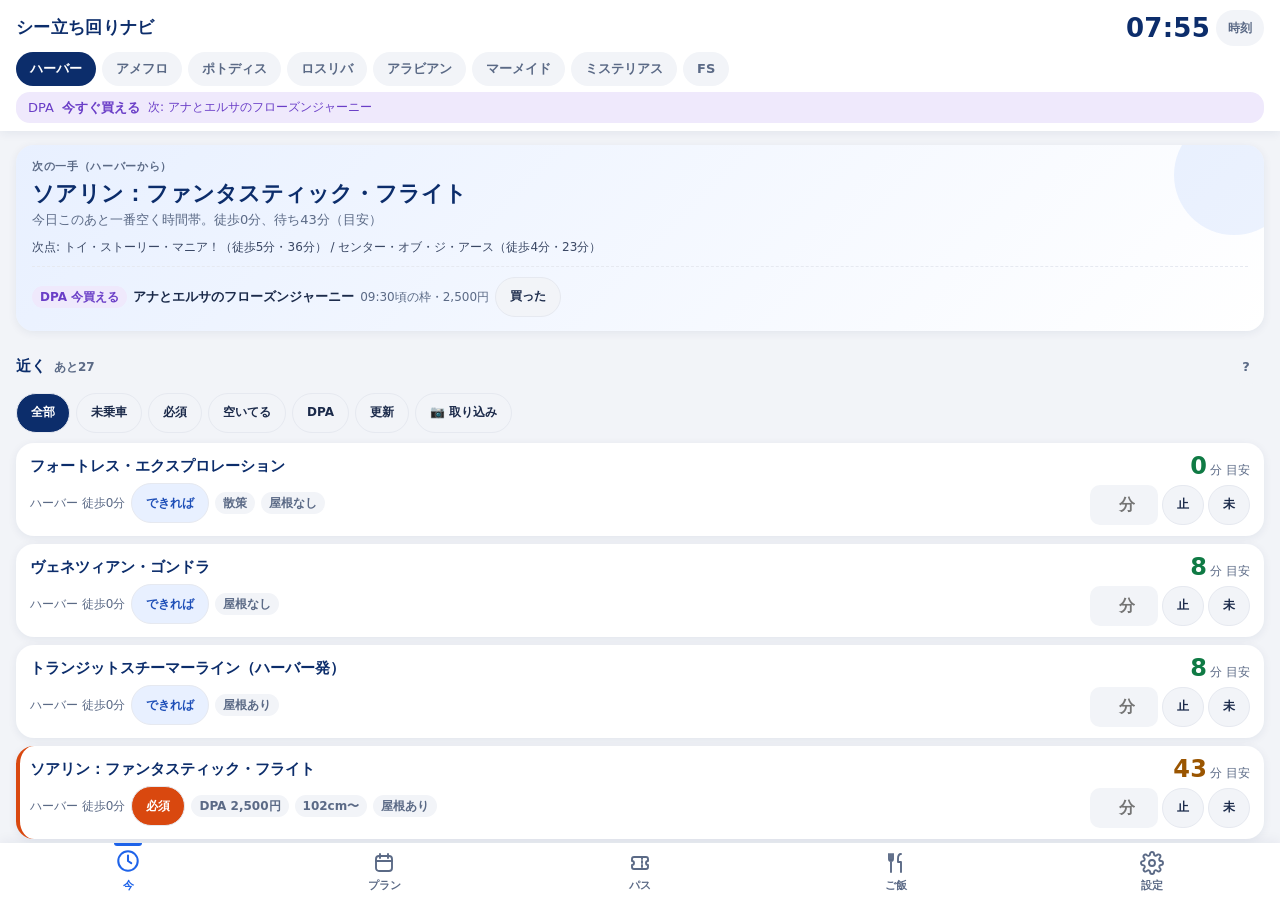
==== commit 517cf0f3: "disney-sea: UI/UX pass (tap targets ≥40px, full-width toast, contrast, wording, layout) + far-slot w" ====
--- a/disney-sea/index.html
+++ b/disney-sea/index.html
@@ -6,10 +6,10 @@
 <style>
 /* 公式アプリ風: 白ベース・濃紺の見出し・丸いカード・影は薄く・下タブにアイコン。文字は最小限。 */
 :root{
-  --bg:#f2f4f8; --panel:#ffffff; --fg:#1b2a4a; --muted:#6b7894; --line:#e6e9f0; --shadow:0 2px 10px rgba(20,40,90,.07);
+  --bg:#f2f4f8; --panel:#ffffff; --fg:#1b2a4a; --muted:#5b6a86; --line:#e6e9f0; --shadow:0 2px 10px rgba(20,40,90,.07);
   --navy:#0c2d6b; --accent:#1e63e9; --accent-fg:#ffffff; --sea:#e8f0ff; --sea-fg:#1e4fb8;
-  --ok:#128a4e; --ok-bg:#e3f6ec; --warn:#b86a00; --warn-bg:#fff3dd; --bad:#c62a2a; --bad-bg:#fde6e6;
-  --dpa:#6a3ec7; --dpa-bg:#efe9fc; --must:#e8541c; --must-bg:#ffe9df; --must-fg:#ffffff;
+  --ok:#0f7a44; --ok-bg:#e3f6ec; --warn:#9a5500; --warn-bg:#fff3dd; --bad:#c62a2a; --bad-bg:#fde6e6;
+  --dpa:#6a3ec7; --dpa-bg:#efe9fc; --must:#d9480f; --must-bg:#ffe9df; --must-fg:#ffffff;
   --display:"Hiragino Sans","Hiragino Kaku Gothic ProN","Noto Sans JP",-apple-system,BlinkMacSystemFont,system-ui,sans-serif;
   --body:"Hiragino Sans","Hiragino Kaku Gothic ProN","Noto Sans JP",-apple-system,BlinkMacSystemFont,system-ui,sans-serif;
   --r:18px; --ease:cubic-bezier(.2,.8,.2,1);
@@ -44,25 +44,26 @@
 .clock{margin-left:auto;display:flex;align-items:center;gap:6px;position:relative}
 .clock .num{font-size:26px;line-height:1;color:var(--navy)}
 .clock input{width:1px;height:1px;opacity:0;position:absolute;right:0;bottom:0}
-.clock button{border:0;background:var(--bg);border-radius:999px;padding:5px 10px;font-size:12px;font-weight:700;color:var(--muted)}
-.chips{display:flex;gap:6px;overflow-x:auto;padding-block:8px 2px;margin:0 -4px;padding-inline:4px;scrollbar-width:none;scroll-behavior:smooth}
+.clock button{border:0;background:var(--bg);border-radius:999px;padding:9px 12px;min-height:36px;font-size:12px;font-weight:700;color:var(--muted)}
+.chips{display:flex;gap:6px;overflow-x:auto;padding-block:6px 0;padding-inline-end:32px;mask-image:linear-gradient(90deg,#000 88%,transparent);-webkit-mask-image:linear-gradient(90deg,#000 88%,transparent);margin:0 -4px;padding-inline:4px;scrollbar-width:none;scroll-behavior:smooth}
 .chips::-webkit-scrollbar{display:none}
 .chip{flex:none;border:0;background:var(--bg);border-radius:999px;padding:7px 14px;font-size:13px;font-weight:700;white-space:nowrap;color:var(--muted)}
 .chip[aria-pressed="true"]{background:var(--navy);color:#fff}
 :root[data-theme="dark"] .chip[aria-pressed="true"],:root:not([data-theme="light"]) .chip[aria-pressed="true"]{color:var(--accent-fg)}
 @media (prefers-color-scheme:light){ :root:not([data-theme="dark"]) .chip[aria-pressed="true"]{color:#fff} }
-.dpabar{margin-top:8px;border-radius:14px;background:var(--dpa-bg);padding:7px 12px;display:flex;gap:8px;align-items:center;font-size:13px;flex-wrap:wrap;color:var(--dpa)}
+.dpabar{margin-top:6px;border-radius:14px;background:var(--dpa-bg);padding:6px 12px;display:flex;gap:8px;align-items:center;font-size:13px;flex-wrap:nowrap;color:var(--dpa)}
 .dpabar .num{font-size:20px}
 .dpabar b{color:var(--dpa)}
-.dpabar .note{color:var(--dpa);opacity:.8}
-
-main{flex:1;min-height:0;overflow-y:auto;padding-block:14px 28px;padding-left:max(16px,env(safe-area-inset-left,0px));padding-right:max(16px,env(safe-area-inset-right,0px));overscroll-behavior:contain}
+.dpabar .note{color:var(--dpa);overflow:hidden;text-overflow:ellipsis;white-space:nowrap;min-width:0}
+.step.buy .meta{color:var(--fg)}
+
+main{flex:1;min-height:0;overflow-y:auto;padding-block:14px 76px;padding-left:max(16px,env(safe-area-inset-left,0px));padding-right:max(16px,env(safe-area-inset-right,0px));overscroll-behavior:contain}
 section[hidden]{display:none}
 section.enter{animation:rise .24s var(--ease) both}
 @keyframes rise{from{opacity:0;transform:translateY(10px)}to{opacity:1;transform:none}}
 h2{font-size:15px;margin:18px 0 8px;display:flex;align-items:center;gap:8px;color:var(--navy);font-weight:800}
 h2 small{color:var(--muted);font-weight:600;font-size:12px}
-.help{margin-left:auto;border:0;background:var(--bg);color:var(--muted);width:24px;height:24px;border-radius:50%;font-size:13px;font-weight:800;padding:0;line-height:1;flex:none}
+.help{margin-left:auto;border:0;background:var(--bg);color:var(--muted);width:36px;height:36px;border-radius:50%;font-size:13px;font-weight:800;padding:0;line-height:1;flex:none}
 .helpbox{background:var(--sea);color:var(--sea-fg);border-radius:14px;padding:10px 12px;font-size:13px;margin-bottom:8px;animation:rise .2s var(--ease)}
 .helpbox p{margin:0 0 6px}.helpbox p:last-child{margin:0}
 .card{background:var(--panel);border-radius:var(--r);padding:12px 14px;box-shadow:var(--shadow)}
@@ -70,20 +71,24 @@
 .list>*{animation:rise .22s var(--ease) both}
 .row{display:grid;grid-template-columns:minmax(0,1fr) auto;gap:4px 10px;align-items:center;background:var(--panel);border-radius:var(--r);padding:11px 14px;box-shadow:var(--shadow)}
 .row.done{opacity:.5}
-.row.must{box-shadow:inset 4px 0 0 var(--must),var(--shadow)}
-.row .name{font-weight:700;min-width:0;color:var(--navy)}
+.row.must{border-left:4px solid var(--must);padding-left:10px}
+.row .name{font-weight:700;min-width:0;color:var(--navy);line-break:strict;word-break:keep-all;overflow-wrap:anywhere}
+.step .txt{line-break:strict;overflow-wrap:anywhere}
 .row .sub{grid-column:1;font-size:12px;color:var(--muted);display:flex;gap:6px;flex-wrap:wrap;align-items:center;min-width:0}
 .row .right{grid-row:1/3;grid-column:2;display:flex;flex-direction:column;align-items:flex-end;gap:6px}
 .wait{display:flex;align-items:baseline;gap:3px}
 .wait .num{font-size:24px;line-height:1}
-.wait .u{font-size:11px;color:var(--muted)}
+.wait .u{font-size:12px;color:var(--muted)}
 .wait.ok .num{color:var(--ok)} .wait.warn .num{color:var(--warn)} .wait.bad .num{color:var(--bad)}
-.tag{display:inline-block;border-radius:999px;padding:2px 8px;font-size:11px;font-weight:700;line-height:1.5;white-space:nowrap}
+.tag{display:inline-block;border-radius:999px;padding:2px 8px;font-size:12px;font-weight:700;line-height:1.5;white-space:nowrap}
 .tag.ok{background:var(--ok-bg);color:var(--ok)} .tag.warn{background:var(--warn-bg);color:var(--warn)} .tag.bad{background:var(--bad-bg);color:var(--bad)}
 .tag.dpa{background:var(--dpa-bg);color:var(--dpa)} .tag.sea{background:var(--sea);color:var(--sea-fg)} .tag.mute{background:var(--bg);color:var(--muted)}
 .tag.must{background:var(--must-bg);color:var(--must)}
 .btns{display:flex;gap:6px;flex-wrap:wrap}
-.sm{border:0;background:var(--bg);border-radius:999px;padding:7px 12px;font-size:12px;font-weight:700;line-height:1.4;min-height:32px;color:var(--fg)}
+.sm{border:1px solid var(--line);background:var(--bg);border-radius:999px;padding:9px 14px;font-size:12px;font-weight:700;line-height:1.4;min-height:40px;color:var(--fg)}
+.sm.on[data-stop]{background:var(--bad);color:#fff;border-color:var(--bad)}
+#openOnly.on{background:var(--sea);color:var(--sea-fg);border-color:var(--sea-fg)}
+.step.rest .sm,.step.buy .sm,.step.meal .sm{background:var(--panel)}
 .sm.on{background:var(--navy);color:var(--accent-fg)}
 .sm.must{background:var(--must);color:var(--must-fg)}
 .sm.want{background:var(--sea);color:var(--sea-fg)}
@@ -96,10 +101,16 @@
 .next .why{font-size:13px;color:var(--muted)}
 .next .alt{font-size:12px;margin-top:8px;color:var(--fg);opacity:.85}
 .grid2{display:grid;grid-template-columns:1fr 1fr;gap:10px}
-.kv{display:flex;justify-content:space-between;gap:8px;font-size:13px;padding:3px 0}
+.kv{display:flex;justify-content:space-between;gap:12px;font-size:13px;padding:4px 0;align-items:baseline}
+.kv>span:first-child{flex:none;white-space:nowrap;color:var(--muted)}
+.kv b{min-width:0;text-align:right;line-break:strict;overflow-wrap:anywhere}
 .form{display:grid;grid-template-columns:1fr 1fr;gap:10px;margin-top:10px}
 .form label{font-size:12px;color:var(--muted);font-weight:700;display:flex;flex-direction:column;gap:4px;min-width:0}
-.form select,.form input,.pop input{border:0;border-radius:12px;padding:10px 12px;background:var(--bg);min-width:0;width:100%;font-weight:600;color:var(--fg)}
+.form select,.form input,.pop input{border:0;border-radius:12px;padding:10px 12px;background:var(--bg);min-width:0;width:100%;font-weight:600;color:var(--fg);font-size:16px;min-height:44px}
+.waitedit input,textarea{font-size:16px}
+.waitedit{gap:8px}
+.waitedit input{min-height:40px;width:56px}
+textarea{resize:none}
 .form .full{grid-column:1/-1}
 .toggle{display:flex;align-items:center;gap:10px;font-size:14px;padding:9px 0;font-weight:600}
 .toggle input{width:22px;height:22px;accent-color:var(--accent);flex:none}
@@ -110,15 +121,18 @@
 .step.locked{background:linear-gradient(90deg,var(--sea) 0,var(--panel) 28%)}
 .step.buy{background:var(--dpa-bg)}
 .step.meal{background:var(--warn-bg)}
-.step.rest{background:var(--bg)}
+.step.rest{background:var(--panel);box-shadow:none;border:1px dashed var(--line)}
 .step.warnfit{box-shadow:0 0 0 2px var(--bad),var(--shadow)}
 .step .t{font-size:17px;min-width:48px}
-.step .t{position:relative;display:inline-block;background:var(--bg);border-radius:10px;padding:4px 10px;line-height:1.3}
+.step .t{position:relative;display:inline-block;background:var(--bg);border:1px solid var(--line);border-radius:10px;padding:4px 10px;line-height:1.3;min-height:36px}
+.step .t::after{content:"✎";font-size:11px;margin-left:4px;color:var(--muted);font-weight:400}
 .step .t input{position:absolute;inset:0;width:100%;height:100%;opacity:0;border:0;padding:0;margin:0}
 .step .txt{font-weight:700;color:var(--navy)}
 .step .meta{font-size:12px;color:var(--muted);display:flex;gap:6px;flex-wrap:wrap;align-items:center}
 .step .ctl{grid-column:1/-1;display:flex;gap:4px;flex-wrap:wrap}
-.step .ctl .sm{padding:5px 10px;min-height:30px}
+.step .ctl{gap:8px}
+.step .ctl .sm{padding:8px 12px;min-height:40px}
+.step .ctl .sm.danger{margin-left:auto}
 .step[draggable="true"]{cursor:grab}
 .step.dragover{outline:2px dashed var(--accent)}
 .filters{display:flex;gap:6px;flex-wrap:wrap;margin-bottom:10px}
@@ -126,14 +140,14 @@
 .waitedit{display:flex;gap:4px;align-items:center}
 .waitedit input{width:68px;border:0;border-radius:10px;padding:7px 8px;background:var(--bg);text-align:right;font-weight:700}
 .pop input{margin-top:4px}
-.toast{position:fixed;left:50%;bottom:calc(76px + env(safe-area-inset-bottom,0px));transform:translate(-50%,12px);background:var(--navy);color:var(--accent-fg);padding:10px 16px;border-radius:999px;font-size:13px;font-weight:700;z-index:20;opacity:0;pointer-events:none;transition:opacity .2s,transform .25s var(--ease);box-shadow:0 6px 20px rgba(0,0,0,.2);max-width:calc(100% - 32px);text-align:center}
+.toast{position:fixed;left:16px;right:16px;width:auto;bottom:calc(76px + env(safe-area-inset-bottom,0px));transform:translateY(12px);background:var(--navy);color:var(--accent-fg);padding:10px 16px;border-radius:999px;font-size:13px;font-weight:700;z-index:20;opacity:0;pointer-events:none;transition:opacity .2s,transform .25s var(--ease);box-shadow:0 6px 20px rgba(0,0,0,.2);max-width:calc(100% - 32px);text-align:center}
 :root[data-theme="dark"] .toast{color:var(--accent-fg)}
-.toast.show{opacity:1;pointer-events:auto;transform:translate(-50%,0)}
-.toastbtn{background:var(--toastbtn,rgba(255,255,255,.18));border:0;color:inherit;border-radius:999px;padding:3px 10px;margin-left:10px;font-size:12px;font-weight:800}
+.toast.show{opacity:1;pointer-events:auto;transform:translateY(0)}
+.toastbtn{background:var(--toastbtn,rgba(255,255,255,.18));border:0;color:inherit;border-radius:999px;padding:8px 14px;min-height:36px;margin-left:10px;font-size:12px;font-weight:800}
 .buynow{margin-top:10px;padding-top:10px;border-top:1px dashed var(--line);font-size:13px;display:flex;flex-wrap:wrap;gap:6px;align-items:center}
 .banner{margin-bottom:10px;background:var(--warn-bg);color:var(--fg)}
 nav{flex:none;display:flex;background:var(--panel);box-shadow:0 -2px 12px rgba(20,40,90,.06);padding-bottom:env(safe-area-inset-bottom,0px);padding-left:max(0px,env(safe-area-inset-left,0px));padding-right:max(0px,env(safe-area-inset-right,0px))}
-nav button{flex:1;border:0;background:transparent;padding:8px 4px 6px;font-size:10.5px;font-weight:700;color:var(--muted);display:flex;flex-direction:column;align-items:center;gap:3px;position:relative}
+nav button{flex:1;border:0;background:transparent;padding:8px 4px 6px;font-size:11px;font-weight:700;color:var(--muted);display:flex;flex-direction:column;align-items:center;gap:3px;position:relative}
 nav button svg{width:24px;height:24px;fill:none;stroke:currentColor;stroke-width:1.9;stroke-linecap:round;stroke-linejoin:round;transition:transform .2s var(--ease)}
 nav button[aria-selected="true"]{color:var(--accent)}
 nav button[aria-selected="true"] svg{transform:translateY(-2px) scale(1.08)}
@@ -192,7 +206,7 @@
       </div>
       <div class="btns" style="margin-top:10px">
         <button class="primary" type="button" id="replan">今から組む</button>
-        <button class="ghost" type="button" id="addItem">追加</button>
+        <button class="ghost" type="button" id="addItem">行を追加</button>
         <button class="ghost" type="button" id="unlockAll">固定解除</button>
       </div>
       <div class="form" id="addForm" hidden>
@@ -202,7 +216,7 @@
         <label id="addShowWrap" hidden>ショー<select id="addShow"></select></label>
         <label id="addTextWrap" hidden>内容<input type="text" id="addText" placeholder="例: グリーティング"></label>
         <label>所要(分)<input type="number" id="addDur" value="30" min="5" max="180"></label>
-        <label>&nbsp;<button class="primary" type="button" id="addGo">追加</button></label>
+        <div class="full"><button class="primary" type="button" id="addGo" style="width:100%">この内容で追加</button></div>
       </div>
       <p class="note" id="planNote" style="margin:10px 0 0"></p>
     </div>
@@ -763,7 +777,11 @@
     const cands=items.filter(i=>i.k==="ride"&&i.attr&&!i.dpa&&!i.lock&&endOf(i)>=mins(m.from)-10&&i.t<mins(m.to)&&(prio(byId[i.attr])==="want"||!isBig(byId[i.attr]))&&endOf(i)-Math.max(i.t,mins(m.from)-30)>=20).sort((x,y)=>avgBase(byId[x.attr])-avgBase(byId[y.attr]));
     const v=cands[0];
     if(v){const va=byId[v.attr];const sp=mealSpot(v.area||va.area,v.t);const st=Math.max(v.t,mins(m.from)-30);Object.assign(v,{k:"meal",attr:undefined,w:0,t:st,dur:Math.min(endOf(v)-st,30),why:undefined,text:m.text+(sp?`: ${sp.n}（${SHORT[sp.a]}${sp.mo?"・モバイルオーダー":""}）`:""),area:sp?sp.a:(v.area||byId[v.attr].area)});rem.push(va);}
-    else missMeal.push(m.k==="lunch"?"昼食":"夕食");});
+    else{ // 空き15分があれば軽食
+      const sorted=items.filter(i=>i.k!=="buy"&&i.k!=="note").sort((x,y)=>x.t-y.t);let put=false;
+      for(let k=0;k<sorted.length-1&&!put;k++){const a0=sorted[k],b0=sorted[k+1];const ga=a0.area||(a0.attr?byId[a0.attr].area:null),gb=b0.area||(b0.attr?byId[b0.attr].area:null);const gap=b0.t-endOf(a0)-(ga&&gb?walk(ga,gb):0);
+        if(gap>=15&&endOf(a0)>=mins(m.from)-60&&endOf(a0)<mins(m.to)){items.push({id:nid(),k:"meal",t:endOf(a0),dur:15,area:ga||undefined,text:(m.k==="lunch"?"昼":"夕")+"の軽食（モバイルオーダー）"});put=true;}}
+      if(!put)missMeal.push(m.k==="lunch"?"昼食":"夕食");}});
   const plan=items.concat(buys).sort((x,y)=>x.t-y.t||(x.k==="buy"?-1:1));
   const skip=rem.filter(a=>!(a.pair&&rem.some(x=>x.id===a.pair)&&a.id>a.pair));
   return {plan,skip,missMeal,mustSkip:skip.filter(a=>prio(a)==="must").length,bigSkip:skip.filter(a=>prio(a)==="must"&&isBig(a)).length};
@@ -806,8 +824,8 @@
   if(chips.innerHTML!==html){chips.innerHTML=html;const on=chips.querySelector('[aria-pressed="true"]');if(on)chips.scrollLeft=Math.max(0,on.offsetLeft-chips.clientWidth/2+on.offsetWidth/2);}
   const bar=document.getElementById("dpabar");const nb=nextBuyMin();const nm=nowMin();
   const next=dpaTargets(Math.max(nm,nb??nm)).find(o=>slotFits(o,targetSlot(o,Math.max(nm,nb??nm))));
-  const nx=next?`<span class="note">次: ${esc(byId[next.id].name)}</span>`:`<span class="note">${budgetLeft()<=0?"予算の範囲で買えるものなし":"買う候補なし"}</span>`;
-  if(nb==null||nb<=nm)bar.innerHTML=`<span>DPA</span><b>今すぐ買える</b>${nx}`;
+  const nx=next?`<span class="note">次: ${esc(byId[next.id].name.split("：")[0])}</span>`:`<span class="note">${budgetLeft()<=0?"予算いっぱい":"買う予定なし"}</span>`;
+  if(nb==null||nb<=nm)bar.innerHTML=`<span>DPA</span><b>${next?"今すぐ買える":"—"}</b>${nx}`;
   else bar.innerHTML=`<span>次のDPA</span><span class="num">${fromMin(nb)}</span><span>まで <b>${nb-nm}分</b></span>${nx}`;
 }
 function scoreNow(a){
@@ -825,7 +843,7 @@
 function renderDayBanner(){
   const el=document.getElementById("dayBanner");
   if(staleDay()){const [,m,dd]=S.day.split("-").map(Number);
-    el.innerHTML=`<div class="card banner"><b>${m}/${dd}の記録があります</b><div class="btns" style="margin-top:8px"><button class="primary" type="button" data-day="clear">消して始める</button><button class="ghost" type="button" data-day="keep">今日の分にする</button></div></div>`;}
+    el.innerHTML=`<div class="card banner"><b>${m}/${dd}の記録があります</b><div class="btns" style="margin-top:8px"><button class="primary" type="button" data-day="keep">今日の分にする</button><button class="ghost danger" type="button" data-day="clear">消して始める</button></div></div>`;}
   else el.innerHTML="";
 }
 function renderNear(){
@@ -862,7 +880,8 @@
   if(nm>=exitM)html+=`<div class="big">退園時刻を過ぎています</div><div class="why">設定タブで退園時刻を変えると、続きを組み直せます。</div>`;
   else if(unbought){
     const b=byId[pNext.attr];
-    html+=`<div class="big">まず ${esc(b.name.split("：")[0])} のDPAを買う</div><div class="why">買ったら${SHORT[b.area]}へ（${fromMin(pNext.t)}頃の枠）</div><div class="buynow"><button class="primary" type="button" data-quick="${b.id}" data-qslot="${fromMin(pNext.t)}">買った</button><button class="sm" type="button" data-sold="${b.id}">売切</button></div>`;
+    const far=pNext.t-nm>90;const after=far?pool.find(a=>a.id!==b.id):null;
+    html+=`<div class="big">まず ${esc(b.name.split("：")[0])} のDPAを買う</div><div class="why">${far?`${fromMin(pNext.t)}頃の枠${after?"。買ったら "+esc(after.name.split("：")[0])+"（徒歩"+walk(S.area,after.area)+"分・"+estWait(after,nm+walk(S.area,after.area))+"分）へ":""}`:`買ったら${SHORT[b.area]}へ（${fromMin(pNext.t)}頃の枠）`}</div><div class="buynow"><button class="sm on" type="button" data-quick="${b.id}" data-qslot="${fromMin(pNext.t)}">買った</button><button class="sm" type="button" data-sold="${b.id}">売切</button></div>`;
   }
   else if(onTrack){
     const a=pNext.attr&&pNext.k==="ride"?byId[pNext.attr]:null;
@@ -919,7 +938,7 @@
       <div class="sub"><span>${SHORT[a.area]} 徒歩${wk}分</span>${tags.join("")}</div>
       <div class="right">
         <div class="wait ${st?"bad":waitClass(v)}"><span class="num">${st?"—":v}</span><span class="u">${st?"中断":(l?(l.src==="manual"?"分 入力":"分 API"):"分 目安")}</span></div>
-        <div class="waitedit"><input type="number" inputmode="numeric" min="0" max="300" placeholder="今" aria-label="${esc(a.name)}の今の待ち時間" data-wait="${a.id}" value="${wv}"><button class="sm ${st==="manual"?"on":""}" type="button" data-stop="${a.id}" aria-label="${esc(a.name)}の運営中断${st==="manual"?"を解除":"を記録"}" title="運営中断">止</button><button class="sm ${rd?"on":""}" type="button" data-ride="${a.id}" aria-label="${esc(a.name)} ${rd?"乗った（取り消す）":"まだ（乗ったら押す）"}">${rd?"乗った":"未"}</button></div>
+        <div class="waitedit"><input type="number" inputmode="numeric" min="0" max="300" placeholder="分" aria-label="${esc(a.name)}の今の待ち時間" data-wait="${a.id}" value="${wv}"><button class="sm ${st==="manual"?"on":""}" type="button" data-stop="${a.id}" aria-label="${esc(a.name)}の運営中断${st==="manual"?"を解除":"を記録"}" title="運営中断">止</button><button class="sm ${rd?"on":""}" type="button" data-ride="${a.id}" aria-label="${esc(a.name)} ${rd?"乗った（取り消す）":"まだ（乗ったら押す）"}">${rd?"乗った":"未"}</button></div>
       </div></div>`;
   }).join("");
 }
@@ -942,7 +961,7 @@
     if(p.k==="meal"&&p.area)meta.push(`<span>${SHORT[p.area]}</span>`);
     if(p.dur)meta.push(`<span>〜${fromMin(endOf(p))}</span>`);
     if(ride&&a.dpa&&!p.dpa)meta.push(`<span class="tag mute">通常列</span>`);
-    if(p.why)meta.push(`<span class="tag ok">${esc(p.why)}</span>`);
+    if(p.why)meta.push(`<span class="tag ${/止まる|混む/.test(p.why)?"warn":"ok"}">${esc(p.why)}</span>`);
     if(p.lock)meta.push(`<span class="tag sea">固定</span>`);
     if(warn[p.id])meta.push(`<span class="tag bad">${warn[p.id]}</span>`);
     const cls=["step",p.k,i===nowIdx?"now":"",(done||(endOf(p)<nm&&i<nowIdx))?"past":"",p.lock?"locked":"",warn[p.id]?"warnfit":""].join(" ");
@@ -950,11 +969,11 @@
       <label class="t num"><span>${fromMin(p.t)}</span><input type="time" value="${fromMin(p.t)}" data-ptime="${p.id}" aria-label="${esc(p.text)}の開始時刻"></label>
       <div><div class="txt">${esc(p.k==="meal"?p.text.replace(/（[^）]*）/g,""):p.text)}</div><div class="meta">${meta.join("")}</div></div>
       <div class="ctl">
-        ${ride?`<button class="sm ${done?"on":""}" type="button" data-ride="${a.id}">${done?"乗った":"乗った？"}</button>`:""}
+        ${ride?`<button class="sm ${done?"on":""}" type="button" data-ride="${a.id}">${done?"乗った ✓":"乗った"}</button>`:""}
         ${p.k==="buy"?`<button class="sm" type="button" data-quick="${p.attr}" data-qslot="${p.ps?fromMin(p.ps):""}">買った</button><button class="sm" type="button" data-sold="${p.attr}">売切</button>`:""}
         ${p.dpa||p.k==="note"||p.k==="buy"?"":`<button class="sm" type="button" data-up="${i}" aria-label="上へ">↑</button><button class="sm" type="button" data-down="${i}" aria-label="下へ">↓</button>`}
         ${p.dpa||p.k==="note"?"":`<button class="sm ${p.lock?"on":""}" type="button" data-lock="${i}">固定</button>`}
-        <button class="sm" type="button" data-del="${i}">削除</button>
+        <button class="sm danger" type="button" data-del="${i}">削除</button>
       </div></div>`;
   }).join("");
   const sk=document.getElementById("planSkip");
@@ -970,12 +989,12 @@
   const buyPlan=plan.filter(p=>p.k==="buy").reduce((s,p)=>s+byId[p.attr].dpa,0);
   const lines=[];
   if(mustSkip){const dpaLeft=skipIds.filter(id=>prio(byId[id])==="must"&&byId[id].dpa&&!soldOut(id)&&!(SOLD_BY[id]&&nowMin()>mins(SOLD_BY[id]))).length;lines.push(`<b>必須 ${mustSkip}件が入りません</b>（下の「入らない」欄）${dpaLeft&&S.dpaBudget!==""?"。予算を上げるとDPAで入ります":""}`);}
-  lines.push(`DPA 1人 <b>¥${(spent()+buyPlan).toLocaleString()}</b>${buyPlan?`（買う予定 ¥${buyPlan.toLocaleString()}）`:""}${S.dpaBudget===""&&buyPlan>=7500?" ← 設定で予算を決められます":""}`);
+  lines.push(`DPA 1人 <b>¥${(spent()+buyPlan).toLocaleString()}</b>${buyPlan?`（買う予定 ¥${buyPlan.toLocaleString()}）`:""}${S.dpaBudget===""&&buyPlan>=7500?"。設定で予算を上げると減らせます":""}`);
   if((S.planMiss||[]).length&&S.planDay===todayKey())lines.push(`<b>${S.planMiss.join("・")}が入りません</b>`);
   if(condSummary())lines.push(esc(condSummary()));
   note.innerHTML=lines.join("<br>");
   const sel=document.getElementById("addAttr");
-  if(!sel.options.length)sel.innerHTML=ATTR.filter(isOpen).map(a=>`<option value="${a.id}">${esc(a.name)}</option>`).join("");
+  if(!sel.options.length)sel.innerHTML=ATTR.filter(isOpen).map(a=>`<option value="${a.id}">${esc(a.name.split("：")[0])}</option>`).join("");
   const shows=todayShows();
   document.getElementById("addShow").innerHTML=shows.length?shows.map(s=>`<option value="${s.id}|${s.time}">${s.time} ${esc(s.name)}</option>`).join("")+`<option value="">その他</option>`:`<option value="">時刻データなし</option>`;
 }
@@ -990,16 +1009,16 @@
   el.innerHTML=mine.length?mine.map(([x,i])=>{const a=byId[x.id];const until=mins(x.slot)-nm;
     const tg=x.used?`<span class="tag mute">利用済み</span>`:(until<=0?(until>-60?`<span class="tag ok">今入れる</span>`:`<span class="tag bad">枠終了の可能性</span>`):(until<=15?`<span class="tag warn">あと${until}分</span>`:`<span class="tag dpa">あと${until>=60?Math.floor(until/60)+"時間"+(until%60?until%60+"分":""):until+"分"}</span>`));
     const cl=closedReason(a);
-    return `<div class="row ${x.used?"done":""}"><div class="name">${esc(a.name)}</div><div class="sub">${cl?`<span class="tag bad">休止中（${cl}）</span>`:""}<label class="waitedit">利用<input type="time" value="${x.slot}" data-dpaslot="${i}" aria-label="${esc(a.name)}の利用開始" style="width:auto;min-width:124px"></label><span>〜${fromMin(mins(x.slot)+60)}</span><label class="waitedit">購入<input type="time" value="${x.bought}" data-dpabought="${i}" aria-label="${esc(a.name)}の購入時刻" style="width:auto;min-width:124px"></label>${tg}</div>
-      <div class="right"><div class="btns"><button class="sm ${x.used?"on":""}" type="button" data-dpause="${i}">${x.used?"利用済":"利用した"}</button><button class="sm" type="button" data-dpadel="${i}">削除</button></div></div></div>`;}).join("")
+    return `<div class="row ${x.used?"done":""}"><div class="name">${esc(a.name)}</div><div class="sub">${cl?`<span class="tag bad">休止中（${cl}）</span>`:""}<label class="waitedit" style="flex-wrap:wrap">利用<input type="time" value="${x.slot}" data-dpaslot="${i}" aria-label="${esc(a.name)}の利用開始" style="width:auto;min-width:124px"></label><span>〜${fromMin(mins(x.slot)+60)}</span><label class="waitedit">購入<input type="time" value="${x.bought}" data-dpabought="${i}" aria-label="${esc(a.name)}の購入時刻" style="width:auto;min-width:124px"></label>${tg}</div>
+      <div class="right"><div class="btns"><button class="sm ${x.used?"on":""}" type="button" data-dpause="${i}">${x.used?"利用済 ✓":"利用済"}</button><button class="sm" type="button" data-dpadel="${i}">削除</button></div></div></div>`;}).join("")
     :`<div class="empty">なし</div>`;
   const sel=document.getElementById("dpaAttr");
-  sel.innerHTML=ATTR.filter(a=>a.dpa&&isOpen(a)).map(a=>`<option value="${a.id}" ${sel.value===a.id?"selected":""}>${esc(a.name)}</option>`).join("");
+  sel.innerHTML=ATTR.filter(a=>a.dpa&&isOpen(a)).map(a=>`<option value="${a.id}" ${sel.value===a.id?"selected":""}>${esc(a.name.split("：")[0])}</option>`).join("");
   document.getElementById("dpaOrderNote").textContent=`平日・${fromMin(exitMin())}退園`;
   document.getElementById("dpaOrder").innerHTML=DPA_ORDER.map((o,i)=>{const a=byId[o.id];const done=DP().some(x=>x.id===o.id);const cl=closedReason(a);const so=soldOut(o.id);
     const late=SOLD_BY[o.id]&&nm>mins(SOLD_BY[o.id]);
-    return `<div class="row ${done||so||cl?"done":""}"><div class="name"><span class="num">${i+1}</span>　${esc(a.name)} <span class="tag mute">${a.dpa.toLocaleString()}円</span></div>
-      <div class="sub"><span class="tag dpa">${o.buy}</span>${cl?`<span class="tag bad">${cl}</span>`:""}${late&&!done?`<span class="tag warn">売切目安 ${SOLD_BY[o.id]}</span>`:""}${so?`<span class="tag bad">売切</span>`:""}${!heightOk(a)?`<span class="tag bad">身長NG</span>`:""}</div>
+    return `<div class="row ${done||so||cl?"done":""}"><div class="name"><span class="num">${i+1}</span>　${esc(a.name.split("：")[0])}</div>
+      <div class="sub"><span class="tag dpa">${o.buy}に買う</span><span class="tag mute">${a.dpa.toLocaleString()}円</span>${cl?`<span class="tag bad">${cl}</span>`:""}${late&&!done?`<span class="tag warn">売切目安 ${SOLD_BY[o.id]}</span>`:""}${so?`<span class="tag bad">売切</span>`:""}${!heightOk(a)?`<span class="tag bad">身長NG</span>`:""}</div>
       <div class="right">${done?`<span class="tag ok">購入済</span>`:(cl?"":`<div class="btns"><button class="sm" type="button" data-quick="${o.id}" data-qslot="${fromMin(targetSlot(o,nm))}">買った</button><button class="sm ${so?"on":""}" type="button" data-sold="${o.id}">${so?"売切済":"売切"}</button></div>`)}</div></div>`;}).join("");
 }
 function closeOf(f){const pc=mins(parkClose(today()));return Math.min(mins(f.c),pc-(f.k==="meal"?30:60));}
@@ -1014,7 +1033,7 @@
   document.getElementById("foodList").innerHTML=list.length?list.map(f=>{const c=closeOf(f);const closeIn=c-nowMin();
     return `<div class="row"><div class="name">${esc(f.n)}</div><div class="sub"><span>${SHORT[f.a]} 徒歩${walk(S.area,f.a)}分</span><span>${f.o}〜${fromMin(c)}頃</span>${f.mo?`<span class="tag sea">モバイルオーダー</span>`:""}${f.ps?`<span class="tag warn">PS</span>`:""}<span>${esc(f.d)}</span></div>
       <div class="right">${foodOpen(f)?(closeIn<=60?`<span class="tag warn">あと${closeIn}分</span>`:`<span class="tag ok">営業中</span>`):`<span class="tag mute">時間外</span>`}</div></div>`;}).join(""):`<div class="empty">${S.openOnly?"今やっている店なし":"なし"}</div>`;
-  document.getElementById("popList").innerHTML=POP.slice().sort((x,y)=>walk(S.area,x.a)-walk(S.area,y.a)).map(p=>`<div class="row pop"><div class="name">${esc(p.n)}</div><div class="sub" style="grid-column:1/-1"><input type="text" data-pop="${p.id}" placeholder="フレーバー" value="${esc(S.pop[p.id]||"")}" aria-label="${esc(p.n)}のフレーバー"></div><div class="right"><span class="tag mute">${SHORT[p.a]} ${walk(S.area,p.a)}分</span></div></div>`).join("");
+  document.getElementById("popList").innerHTML=POP.slice().sort((x,y)=>walk(S.area,x.a)-walk(S.area,y.a)).map(p=>`<div class="row pop"><div class="name">${esc(p.n)}</div><div class="sub" style="grid-column:1/-1"><input type="text" data-pop="${p.id}" placeholder="フレーバー" value="${esc(S.pop[p.id]||"")}" aria-label="${esc(p.n)}のフレーバー"></div><div class="right"><span class="tag mute">${SHORT[p.a]} 徒歩${walk(S.area,p.a)}分</span></div></div>`).join("");
 }
 function renderSet(){
   document.getElementById("exitTime").value=S.exit||"19:00";
@@ -1030,10 +1049,10 @@
   document.getElementById("prioList").innerHTML=ATTR.map(a=>{const cl=closedReason(a);return `<div class="row ${cl?"done":""}"><div class="name">${esc(a.name)}</div><div class="sub"><span>${SHORT[a.area]}</span>${a.dpa?`<span class="tag mute">DPA ${a.dpa.toLocaleString()}円</span>`:""}${a.sr?`<span class="tag sea">SR</span>`:""}${a.h?`<span class="tag ${heightOk(a)?"mute":"bad"}">${a.h}cm〜</span>`:""}${cl?`<span class="tag bad">${cl}</span>`:""}</div><div class="right">${cl?"":prioTag(a)}</div></div>`;}).join("");
   const shows=todayShows();
   const closed=ATTR.filter(a=>closedReason(a)).map(a=>a.name.split("：")[0].replace("トランジットスチーマーライン","スチーマー"));
-  document.getElementById("todayNote").innerHTML=`<div class="kv"><span>ショー</span><b>${shows.length?shows.map(s=>s.time).join(" / "):"なし"}</b></div><div class="kv"><span>休止</span><b style="text-align:right">${closed.length?closed.map(esc).join("・"):"なし"}</b></div><div class="kv"><span>開園</span><b>${PLAN_OPEN}頃（計画の開始）</b></div><div class="note" style="margin-top:6px">休止・ショー・価格は公式サイト（2026年11月時点）から。最新は<a href="https://www.tokyodisneyresort.jp/tds/" target="_blank" rel="noopener">公式の運営カレンダー</a>で確認を。</div>`;
+  document.getElementById("todayNote").innerHTML=`<div class="kv"><span>ショー</span><b>${shows.length?shows.map(s=>s.time).join(" / "):"なし"}</b></div><div class="kv"><span>休止</span><b>${closed.length?closed.map(esc).join("<br>"):"なし"}</b></div><div class="kv"><span>開園</span><b>${PLAN_OPEN}頃（計画の開始）</b></div><div class="note" style="margin-top:6px">休止・ショー・価格は公式サイト（2026年11月時点）から。最新は<a href="https://www.tokyodisneyresort.jp/tds/" target="_blank" rel="noopener">公式の運営カレンダー</a>で確認を。</div>`;
 }
 function renderAll(){renderHeader();renderNear();renderPlan();renderDpa();renderFood();renderSet();}
-function showTab(t){S.tab=t;save();document.querySelectorAll("main > section").forEach(s=>{const on=s.id==="tab-"+t;if(on&&s.hidden){s.classList.remove("enter");void s.offsetWidth;s.classList.add("enter");}s.hidden=!on;});document.querySelectorAll("nav button").forEach(b=>b.setAttribute("aria-selected",b.dataset.tab===t));document.querySelector("main").scrollTop=0;}
+function showTab(t){S.tab=t;save();document.getElementById("toast").classList.remove("show");document.querySelectorAll("main > section").forEach(s=>{const on=s.id==="tab-"+t;if(on&&s.hidden){s.classList.remove("enter");void s.offsetWidth;s.classList.add("enter");}s.hidden=!on;});document.querySelectorAll("nav button").forEach(b=>b.setAttribute("aria-selected",b.dataset.tab===t));document.querySelector("main").scrollTop=0;}
 
 // ============ actions ============
 function cyclePrio(id){const p=prio0(byId[id]);S.prio[id]=p==="must"?"want":(p==="want"?"skip":"must");replanAfterDpa();save();renderAll();}
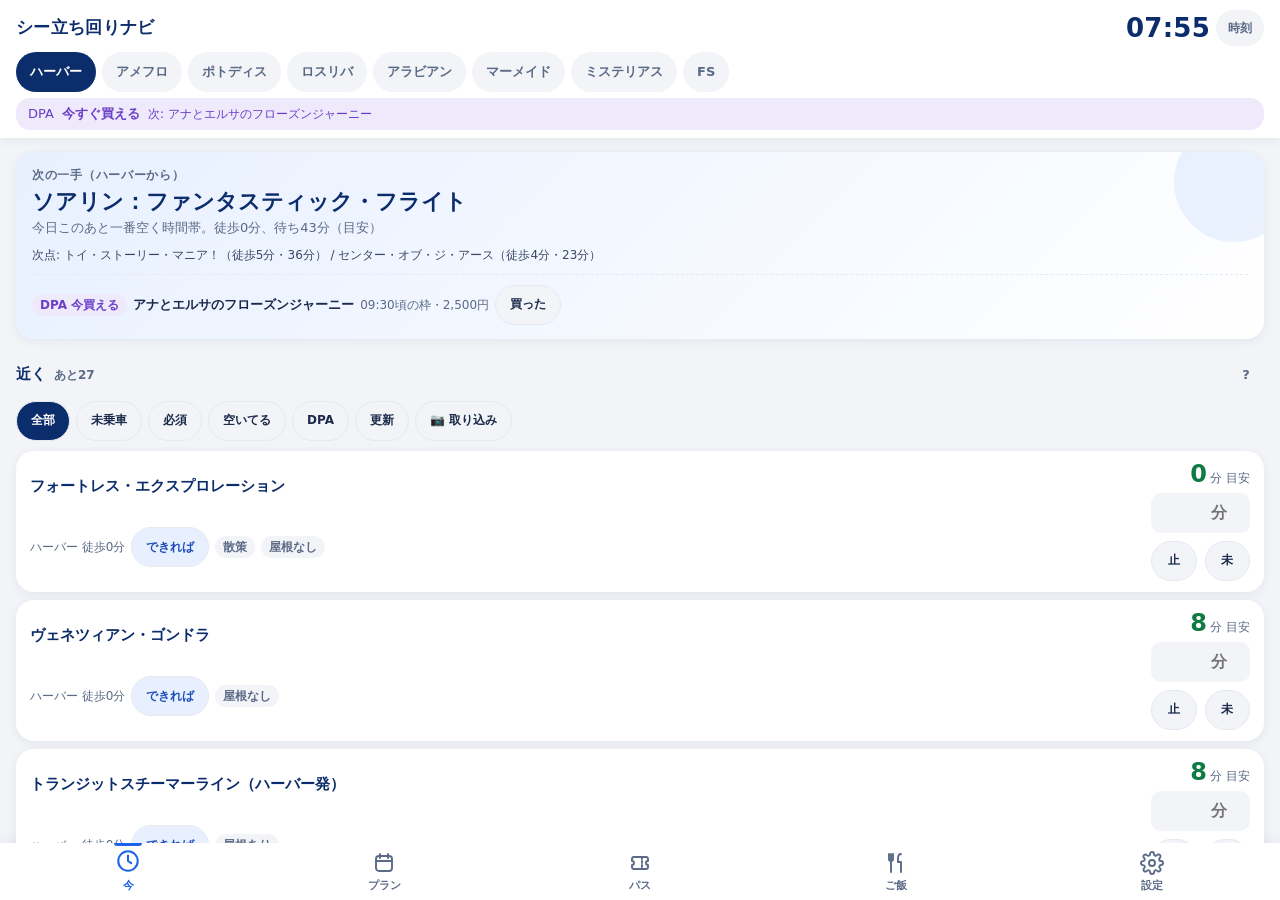
==== commit 999e892d: "disney-sea: UX round 2 (spacing, DPA bar nowrap, DPA card grid, dark stop contrast, toast row, wordi" ====
--- a/disney-sea/index.html
+++ b/disney-sea/index.html
@@ -9,7 +9,7 @@
   --bg:#f2f4f8; --panel:#ffffff; --fg:#1b2a4a; --muted:#5b6a86; --line:#e6e9f0; --shadow:0 2px 10px rgba(20,40,90,.07);
   --navy:#0c2d6b; --accent:#1e63e9; --accent-fg:#ffffff; --sea:#e8f0ff; --sea-fg:#1e4fb8;
   --ok:#0f7a44; --ok-bg:#e3f6ec; --warn:#9a5500; --warn-bg:#fff3dd; --bad:#c62a2a; --bad-bg:#fde6e6;
-  --dpa:#6a3ec7; --dpa-bg:#efe9fc; --must:#d9480f; --must-bg:#ffe9df; --must-fg:#ffffff;
+  --dpa:#6a3ec7; --dpa-bg:#efe9fc; --must:#c93f0a; --must-bg:#ffe9df; --must-fg:#ffffff;
   --display:"Hiragino Sans","Hiragino Kaku Gothic ProN","Noto Sans JP",-apple-system,BlinkMacSystemFont,system-ui,sans-serif;
   --body:"Hiragino Sans","Hiragino Kaku Gothic ProN","Noto Sans JP",-apple-system,BlinkMacSystemFont,system-ui,sans-serif;
   --r:18px; --ease:cubic-bezier(.2,.8,.2,1);
@@ -19,12 +19,12 @@
   --bg:#0f1526; --panel:#182039; --fg:#eef2fb; --muted:#9aa7c7; --line:#283456; --shadow:0 2px 12px rgba(0,0,0,.35);
   --navy:#dfe7ff; --accent:#6ea0ff; --accent-fg:#0a1a3a; --sea:#1f2d55; --sea-fg:#b9cdff;
   --ok:#5fd48f; --ok-bg:#15382a; --warn:#ffc46b; --warn-bg:#3d2d10; --bad:#ff8a80; --bad-bg:#45201d;
-  --dpa:#c9a6ff; --dpa-bg:#2d2042; --must:#ff8a5c; --must-bg:#47261a; --must-fg:#2a1206; --toastbtn:rgba(0,0,0,.14); color-scheme:dark; } }
+  --dpa:#c9a6ff; --dpa-bg:#2d2042; --must:#ff8a5c; --must-bg:#47261a; --must-fg:#2a1206; --toastbtn:rgba(0,0,0,.14); --stop-fg:#2a0e0c; color-scheme:dark; } }
 :root[data-theme="dark"]{
   --bg:#0f1526; --panel:#182039; --fg:#eef2fb; --muted:#9aa7c7; --line:#283456; --shadow:0 2px 12px rgba(0,0,0,.35);
   --navy:#dfe7ff; --accent:#6ea0ff; --accent-fg:#0a1a3a; --sea:#1f2d55; --sea-fg:#b9cdff;
   --ok:#5fd48f; --ok-bg:#15382a; --warn:#ffc46b; --warn-bg:#3d2d10; --bad:#ff8a80; --bad-bg:#45201d;
-  --dpa:#c9a6ff; --dpa-bg:#2d2042; --must:#ff8a5c; --must-bg:#47261a; --must-fg:#2a1206; --toastbtn:rgba(0,0,0,.14); color-scheme:dark; }
+  --dpa:#c9a6ff; --dpa-bg:#2d2042; --must:#ff8a5c; --must-bg:#47261a; --must-fg:#2a1206; --toastbtn:rgba(0,0,0,.14); --stop-fg:#2a0e0c; color-scheme:dark; }
 
 html,body{height:100%}
 body{margin:0;background:var(--bg);color:var(--fg);font-family:var(--body);font-size:15px;line-height:1.5;display:flex;flex-direction:column;overflow:hidden;-webkit-font-smoothing:antialiased;-webkit-tap-highlight-color:transparent}
@@ -35,7 +35,7 @@
 button:active{transform:scale(.96)}
 button:focus-visible,input:focus-visible,select:focus-visible{outline:2px solid var(--accent);outline-offset:2px}
 .num{font-family:var(--display);font-variant-numeric:tabular-nums;letter-spacing:.01em;font-weight:700}
-.eyebrow{font-size:11px;letter-spacing:.06em;color:var(--muted);font-weight:700}
+.eyebrow{font-size:12px;letter-spacing:.06em;color:var(--muted);font-weight:700}
 
 header{position:sticky;top:env(safe-area-inset-top,0px);z-index:5;background:var(--panel);box-shadow:var(--shadow);
   padding-block:10px 8px;padding-left:max(16px,env(safe-area-inset-left,0px));padding-right:max(16px,env(safe-area-inset-right,0px));flex:none}
@@ -47,7 +47,7 @@
 .clock button{border:0;background:var(--bg);border-radius:999px;padding:9px 12px;min-height:36px;font-size:12px;font-weight:700;color:var(--muted)}
 .chips{display:flex;gap:6px;overflow-x:auto;padding-block:6px 0;padding-inline-end:32px;mask-image:linear-gradient(90deg,#000 88%,transparent);-webkit-mask-image:linear-gradient(90deg,#000 88%,transparent);margin:0 -4px;padding-inline:4px;scrollbar-width:none;scroll-behavior:smooth}
 .chips::-webkit-scrollbar{display:none}
-.chip{flex:none;border:0;background:var(--bg);border-radius:999px;padding:7px 14px;font-size:13px;font-weight:700;white-space:nowrap;color:var(--muted)}
+.chip{flex:none;border:0;background:var(--bg);border-radius:999px;padding:10px 14px;min-height:40px;font-size:13px;font-weight:700;white-space:nowrap;color:var(--muted)}
 .chip[aria-pressed="true"]{background:var(--navy);color:#fff}
 :root[data-theme="dark"] .chip[aria-pressed="true"],:root:not([data-theme="light"]) .chip[aria-pressed="true"]{color:var(--accent-fg)}
 @media (prefers-color-scheme:light){ :root:not([data-theme="dark"]) .chip[aria-pressed="true"]{color:#fff} }
@@ -55,6 +55,8 @@
 .dpabar .num{font-size:20px}
 .dpabar b{color:var(--dpa)}
 .dpabar .note{color:var(--dpa);overflow:hidden;text-overflow:ellipsis;white-space:nowrap;min-width:0}
+.dpabar>span,.dpabar b,.dpabar .num{flex:none;white-space:nowrap}
+.dpabar>span.note{flex:1 1 auto}
 .step.buy .meta{color:var(--fg)}
 
 main{flex:1;min-height:0;overflow-y:auto;padding-block:14px 76px;padding-left:max(16px,env(safe-area-inset-left,0px));padding-right:max(16px,env(safe-area-inset-right,0px));overscroll-behavior:contain}
@@ -71,8 +73,8 @@
 .list>*{animation:rise .22s var(--ease) both}
 .row{display:grid;grid-template-columns:minmax(0,1fr) auto;gap:4px 10px;align-items:center;background:var(--panel);border-radius:var(--r);padding:11px 14px;box-shadow:var(--shadow)}
 .row.done{opacity:.5}
-.row.must{border-left:4px solid var(--must);padding-left:10px}
-.row .name{font-weight:700;min-width:0;color:var(--navy);line-break:strict;word-break:keep-all;overflow-wrap:anywhere}
+.row.must{border-left:4px solid var(--must);padding-left:10px;border-radius:8px var(--r) var(--r) 8px}
+.row .name{font-weight:700;min-width:0;color:var(--navy);line-break:strict;overflow-wrap:anywhere}
 .step .txt{line-break:strict;overflow-wrap:anywhere}
 .row .sub{grid-column:1;font-size:12px;color:var(--muted);display:flex;gap:6px;flex-wrap:wrap;align-items:center;min-width:0}
 .row .right{grid-row:1/3;grid-column:2;display:flex;flex-direction:column;align-items:flex-end;gap:6px}
@@ -86,7 +88,7 @@
 .tag.must{background:var(--must-bg);color:var(--must)}
 .btns{display:flex;gap:6px;flex-wrap:wrap}
 .sm{border:1px solid var(--line);background:var(--bg);border-radius:999px;padding:9px 14px;font-size:12px;font-weight:700;line-height:1.4;min-height:40px;color:var(--fg)}
-.sm.on[data-stop]{background:var(--bad);color:#fff;border-color:var(--bad)}
+.sm.on[data-stop]{background:var(--bad);color:var(--stop-fg,#fff);border-color:var(--bad)}
 #openOnly.on{background:var(--sea);color:var(--sea-fg);border-color:var(--sea-fg)}
 .step.rest .sm,.step.buy .sm,.step.meal .sm{background:var(--panel)}
 .sm.on{background:var(--navy);color:var(--accent-fg)}
@@ -124,7 +126,7 @@
 .step.rest{background:var(--panel);box-shadow:none;border:1px dashed var(--line)}
 .step.warnfit{box-shadow:0 0 0 2px var(--bad),var(--shadow)}
 .step .t{font-size:17px;min-width:48px}
-.step .t{position:relative;display:inline-block;background:var(--bg);border:1px solid var(--line);border-radius:10px;padding:4px 10px;line-height:1.3;min-height:36px}
+.step .t{position:relative;display:inline-flex;align-items:center;min-height:40px;background:var(--bg);border:1px solid var(--line);border-radius:10px;padding:4px 10px;line-height:1.3;min-height:36px}
 .step .t::after{content:"✎";font-size:11px;margin-left:4px;color:var(--muted);font-weight:400}
 .step .t input{position:absolute;inset:0;width:100%;height:100%;opacity:0;border:0;padding:0;margin:0}
 .step .txt{font-weight:700;color:var(--navy)}
@@ -137,10 +139,16 @@
 .step.dragover{outline:2px dashed var(--accent)}
 .filters{display:flex;gap:6px;flex-wrap:wrap;margin-bottom:10px}
 .note{font-size:12px;color:var(--muted)}
-.waitedit{display:flex;gap:4px;align-items:center}
-.waitedit input{width:68px;border:0;border-radius:10px;padding:7px 8px;background:var(--bg);text-align:right;font-weight:700}
+.waitedit{display:grid;grid-template-columns:1fr 1fr;gap:8px;align-items:center;justify-items:stretch}
+.waitedit input{grid-column:1/-1}
+.waitedit .sm{min-width:40px;padding-inline:8px;text-align:center}
+.row .sub.dpaedit{display:grid;grid-template-columns:auto 1fr auto;gap:6px 8px;align-items:center;width:100%}
+.dpaedit input{border:0;border-radius:10px;padding:7px 8px;background:var(--bg);font-weight:700;min-height:40px;font-size:16px}
+.dpaedit input{width:100%!important;min-width:0!important}
+.dpaedit .tag{grid-column:1/-1;justify-self:start}
+.waitedit input{width:100%;border:0;border-radius:10px;padding:7px 8px;background:var(--bg);text-align:right;font-weight:700}
 .pop input{margin-top:4px}
-.toast{position:fixed;left:16px;right:16px;width:auto;bottom:calc(76px + env(safe-area-inset-bottom,0px));transform:translateY(12px);background:var(--navy);color:var(--accent-fg);padding:10px 16px;border-radius:999px;font-size:13px;font-weight:700;z-index:20;opacity:0;pointer-events:none;transition:opacity .2s,transform .25s var(--ease);box-shadow:0 6px 20px rgba(0,0,0,.2);max-width:calc(100% - 32px);text-align:center}
+.toast{display:flex;align-items:center;justify-content:center;gap:10px;position:fixed;left:16px;right:16px;width:auto;bottom:calc(76px + env(safe-area-inset-bottom,0px));transform:translateY(12px);background:var(--navy);color:var(--accent-fg);padding:10px 16px;border-radius:999px;font-size:13px;font-weight:700;z-index:20;opacity:0;pointer-events:none;transition:opacity .2s,transform .25s var(--ease);box-shadow:0 6px 20px rgba(0,0,0,.2);max-width:calc(100% - 32px);text-align:center}
 :root[data-theme="dark"] .toast{color:var(--accent-fg)}
 .toast.show{opacity:1;pointer-events:auto;transform:translateY(0)}
 .toastbtn{background:var(--toastbtn,rgba(255,255,255,.18));border:0;color:inherit;border-radius:999px;padding:8px 14px;min-height:36px;margin-left:10px;font-size:12px;font-weight:800}
@@ -989,7 +997,7 @@
   const buyPlan=plan.filter(p=>p.k==="buy").reduce((s,p)=>s+byId[p.attr].dpa,0);
   const lines=[];
   if(mustSkip){const dpaLeft=skipIds.filter(id=>prio(byId[id])==="must"&&byId[id].dpa&&!soldOut(id)&&!(SOLD_BY[id]&&nowMin()>mins(SOLD_BY[id]))).length;lines.push(`<b>必須 ${mustSkip}件が入りません</b>（下の「入らない」欄）${dpaLeft&&S.dpaBudget!==""?"。予算を上げるとDPAで入ります":""}`);}
-  lines.push(`DPA 1人 <b>¥${(spent()+buyPlan).toLocaleString()}</b>${buyPlan?`（買う予定 ¥${buyPlan.toLocaleString()}）`:""}${S.dpaBudget===""&&buyPlan>=7500?"。設定で予算を上げると減らせます":""}`);
+  lines.push(`DPA 1人 <b>¥${(spent()+buyPlan).toLocaleString()}</b>${buyPlan?`（買う予定 ¥${buyPlan.toLocaleString()}）`:""}${S.dpaBudget===""&&buyPlan>=7500?"。設定で予算を決めると抑えられます":""}`);
   if((S.planMiss||[]).length&&S.planDay===todayKey())lines.push(`<b>${S.planMiss.join("・")}が入りません</b>`);
   if(condSummary())lines.push(esc(condSummary()));
   note.innerHTML=lines.join("<br>");
@@ -1009,7 +1017,7 @@
   el.innerHTML=mine.length?mine.map(([x,i])=>{const a=byId[x.id];const until=mins(x.slot)-nm;
     const tg=x.used?`<span class="tag mute">利用済み</span>`:(until<=0?(until>-60?`<span class="tag ok">今入れる</span>`:`<span class="tag bad">枠終了の可能性</span>`):(until<=15?`<span class="tag warn">あと${until}分</span>`:`<span class="tag dpa">あと${until>=60?Math.floor(until/60)+"時間"+(until%60?until%60+"分":""):until+"分"}</span>`));
     const cl=closedReason(a);
-    return `<div class="row ${x.used?"done":""}"><div class="name">${esc(a.name)}</div><div class="sub">${cl?`<span class="tag bad">休止中（${cl}）</span>`:""}<label class="waitedit" style="flex-wrap:wrap">利用<input type="time" value="${x.slot}" data-dpaslot="${i}" aria-label="${esc(a.name)}の利用開始" style="width:auto;min-width:124px"></label><span>〜${fromMin(mins(x.slot)+60)}</span><label class="waitedit">購入<input type="time" value="${x.bought}" data-dpabought="${i}" aria-label="${esc(a.name)}の購入時刻" style="width:auto;min-width:124px"></label>${tg}</div>
+    return `<div class="row ${x.used?"done":""}"><div class="name">${esc(a.name)}</div><div class="sub dpaedit">${cl?`<span class="tag bad">休止中（${cl}）</span>`:""}<span>利用</span><input type="time" value="${x.slot}" data-dpaslot="${i}" aria-label="${esc(a.name)}の利用開始"><span>〜${fromMin(mins(x.slot)+60)}</span><span>購入</span><input type="time" value="${x.bought}" data-dpabought="${i}" aria-label="${esc(a.name)}の購入時刻"><span></span>${tg}</div>
       <div class="right"><div class="btns"><button class="sm ${x.used?"on":""}" type="button" data-dpause="${i}">${x.used?"利用済 ✓":"利用済"}</button><button class="sm" type="button" data-dpadel="${i}">削除</button></div></div></div>`;}).join("")
     :`<div class="empty">なし</div>`;
   const sel=document.getElementById("dpaAttr");
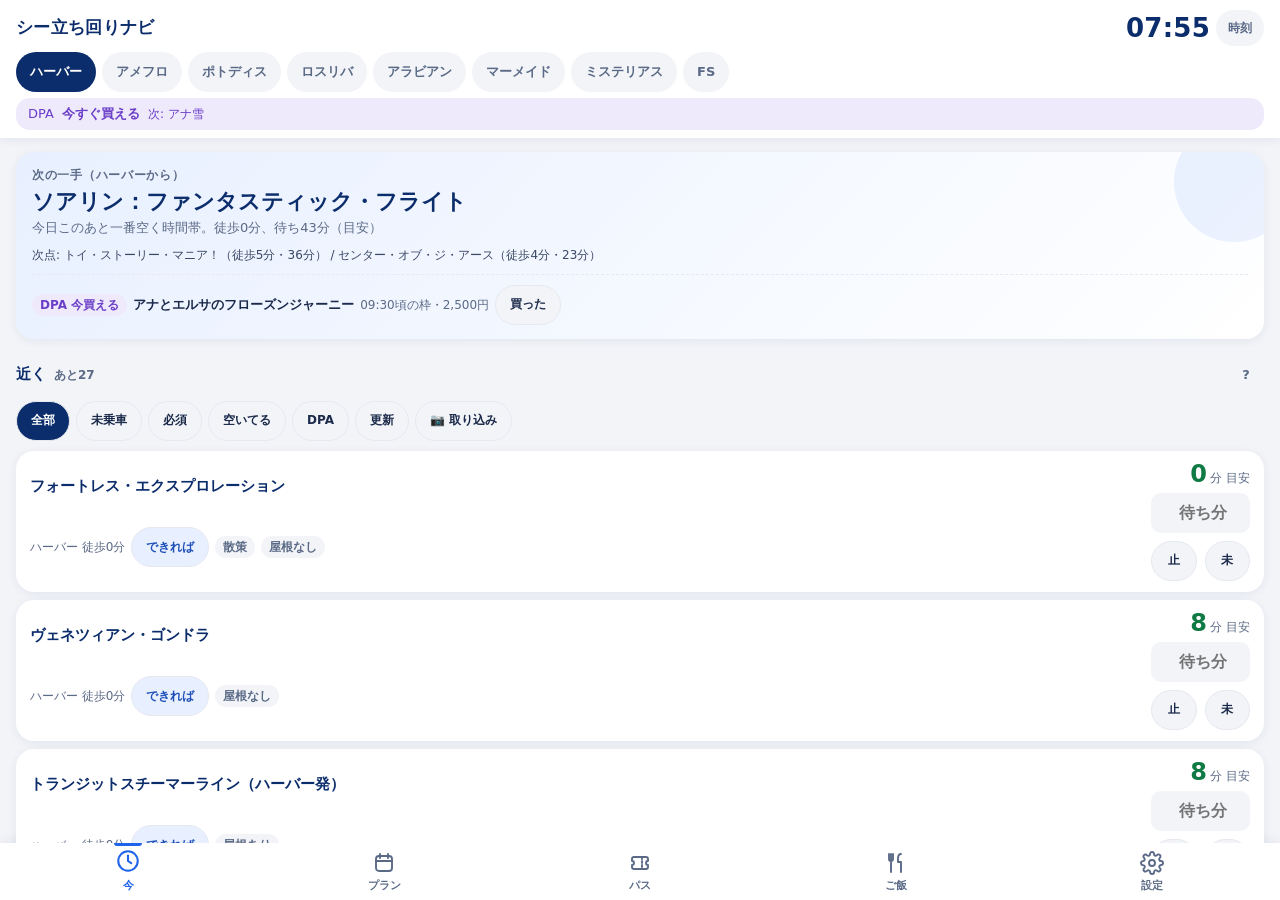
==== commit 84caa6a8: "disney-sea: UX round 3 (DPA bar short names, time pill 40px, toast button nowrap, DPA card button wi" ====
--- a/disney-sea/index.html
+++ b/disney-sea/index.html
@@ -115,7 +115,7 @@
 textarea{resize:none}
 .form .full{grid-column:1/-1}
 .toggle{display:flex;align-items:center;gap:10px;font-size:14px;padding:9px 0;font-weight:600}
-.toggle input{width:22px;height:22px;accent-color:var(--accent);flex:none}
+.toggle input{width:24px;height:24px;accent-color:var(--accent);flex:none}
 /* timeline */
 .step{display:grid;grid-template-columns:auto minmax(0,1fr);gap:4px 12px;align-items:start;padding:10px 12px;border-radius:var(--r);background:var(--panel);box-shadow:var(--shadow);position:relative}
 .step.now{box-shadow:0 0 0 2px var(--accent),var(--shadow)}
@@ -126,7 +126,7 @@
 .step.rest{background:var(--panel);box-shadow:none;border:1px dashed var(--line)}
 .step.warnfit{box-shadow:0 0 0 2px var(--bad),var(--shadow)}
 .step .t{font-size:17px;min-width:48px}
-.step .t{position:relative;display:inline-flex;align-items:center;min-height:40px;background:var(--bg);border:1px solid var(--line);border-radius:10px;padding:4px 10px;line-height:1.3;min-height:36px}
+.step .t{position:relative;display:inline-flex;align-items:center;min-height:40px;background:var(--bg);border:1px solid var(--line);border-radius:10px;padding:4px 10px;line-height:1.3}
 .step .t::after{content:"✎";font-size:11px;margin-left:4px;color:var(--muted);font-weight:400}
 .step .t input{position:absolute;inset:0;width:100%;height:100%;opacity:0;border:0;padding:0;margin:0}
 .step .txt{font-weight:700;color:var(--navy)}
@@ -144,6 +144,9 @@
 .waitedit .sm{min-width:40px;padding-inline:8px;text-align:center}
 .row .sub.dpaedit{display:grid;grid-template-columns:auto 1fr auto;gap:6px 8px;align-items:center;width:100%}
 .dpaedit input{border:0;border-radius:10px;padding:7px 8px;background:var(--bg);font-weight:700;min-height:40px;font-size:16px}
+.row:has(.dpaedit) .right .btns{flex-direction:column;align-items:stretch}
+.row:has(.dpaedit) .right{max-width:96px}
+.row:has(.dpaedit) .right .sm{width:100%}
 .dpaedit input{width:100%!important;min-width:0!important}
 .dpaedit .tag{grid-column:1/-1;justify-self:start}
 .waitedit input{width:100%;border:0;border-radius:10px;padding:7px 8px;background:var(--bg);text-align:right;font-weight:700}
@@ -151,7 +154,7 @@
 .toast{display:flex;align-items:center;justify-content:center;gap:10px;position:fixed;left:16px;right:16px;width:auto;bottom:calc(76px + env(safe-area-inset-bottom,0px));transform:translateY(12px);background:var(--navy);color:var(--accent-fg);padding:10px 16px;border-radius:999px;font-size:13px;font-weight:700;z-index:20;opacity:0;pointer-events:none;transition:opacity .2s,transform .25s var(--ease);box-shadow:0 6px 20px rgba(0,0,0,.2);max-width:calc(100% - 32px);text-align:center}
 :root[data-theme="dark"] .toast{color:var(--accent-fg)}
 .toast.show{opacity:1;pointer-events:auto;transform:translateY(0)}
-.toastbtn{background:var(--toastbtn,rgba(255,255,255,.18));border:0;color:inherit;border-radius:999px;padding:8px 14px;min-height:36px;margin-left:10px;font-size:12px;font-weight:800}
+.toastbtn{flex:none;white-space:nowrap;background:var(--toastbtn,rgba(255,255,255,.18));border:0;color:inherit;border-radius:999px;padding:8px 14px;min-height:36px;margin-left:10px;font-size:12px;font-weight:800}
 .buynow{margin-top:10px;padding-top:10px;border-top:1px dashed var(--line);font-size:13px;display:flex;flex-wrap:wrap;gap:6px;align-items:center}
 .banner{margin-bottom:10px;background:var(--warn-bg);color:var(--fg)}
 nav{flex:none;display:flex;background:var(--panel);box-shadow:0 -2px 12px rgba(20,40,90,.06);padding-bottom:env(safe-area-inset-bottom,0px);padding-left:max(0px,env(safe-area-inset-left,0px));padding-right:max(0px,env(safe-area-inset-right,0px))}
@@ -327,6 +330,7 @@
 <script>
 // ============ data ============
 const AREAS={MH:"メディテレーニアンハーバー",AWF:"アメリカンウォーターフロント",PD:"ポートディスカバリー",LRD:"ロストリバーデルタ",AC:"アラビアンコースト",ML:"マーメイドラグーン",MI:"ミステリアスアイランド",FS:"ファンタジースプリングス"};
+const DPA_SHORT={anna:"アナ雪",soaring:"ソアリン",toymania:"トイマニ",center:"センター",peterpan:"ピーターパン",rapunzel:"ラプンツェル",tower:"タワテラ",indy:"インディ",raging:"レイジング"};
 const SHORT={MH:"ハーバー",AWF:"アメフロ",PD:"ポトディス",LRD:"ロスリバ",AC:"アラビアン",ML:"マーメイド",MI:"ミステリアス",FS:"FS"};
 const WALK={MH:{MH:0,AWF:5,PD:8,LRD:10,AC:10,ML:8,MI:4,FS:15},AWF:{AWF:0,PD:4,LRD:10,AC:12,ML:10,MI:6,FS:14},PD:{PD:0,LRD:5,AC:9,ML:8,MI:8,FS:10},LRD:{LRD:0,AC:5,ML:7,MI:9,FS:4},AC:{AC:0,ML:3,MI:7,FS:4},ML:{ML:0,MI:5,FS:7},MI:{MI:0,FS:12},FS:{FS:0}};
 const walk=(a,b)=>(WALK[a]&&WALK[a][b]!=null)?WALK[a][b]:WALK[b][a];
@@ -832,9 +836,9 @@
   if(chips.innerHTML!==html){chips.innerHTML=html;const on=chips.querySelector('[aria-pressed="true"]');if(on)chips.scrollLeft=Math.max(0,on.offsetLeft-chips.clientWidth/2+on.offsetWidth/2);}
   const bar=document.getElementById("dpabar");const nb=nextBuyMin();const nm=nowMin();
   const next=dpaTargets(Math.max(nm,nb??nm)).find(o=>slotFits(o,targetSlot(o,Math.max(nm,nb??nm))));
-  const nx=next?`<span class="note">次: ${esc(byId[next.id].name.split("：")[0])}</span>`:`<span class="note">${budgetLeft()<=0?"予算いっぱい":"買う予定なし"}</span>`;
+  const nx=next?`<span class="note">次: ${esc(DPA_SHORT[next.id]||byId[next.id].name.split("：")[0])}</span>`:`<span class="note">${budgetLeft()<=0?"予算いっぱい":"買う予定なし"}</span>`;
   if(nb==null||nb<=nm)bar.innerHTML=`<span>DPA</span><b>${next?"今すぐ買える":"—"}</b>${nx}`;
-  else bar.innerHTML=`<span>次のDPA</span><span class="num">${fromMin(nb)}</span><span>まで <b>${nb-nm}分</b></span>${nx}`;
+  else bar.innerHTML=`<span>DPA</span><span class="num">${fromMin(nb)}</span><span>まで <b>${nb-nm}分</b></span>${nx}`;
 }
 function scoreNow(a){
   if(stopInfo(a))return 5000;
@@ -946,7 +950,7 @@
       <div class="sub"><span>${SHORT[a.area]} 徒歩${wk}分</span>${tags.join("")}</div>
       <div class="right">
         <div class="wait ${st?"bad":waitClass(v)}"><span class="num">${st?"—":v}</span><span class="u">${st?"中断":(l?(l.src==="manual"?"分 入力":"分 API"):"分 目安")}</span></div>
-        <div class="waitedit"><input type="number" inputmode="numeric" min="0" max="300" placeholder="分" aria-label="${esc(a.name)}の今の待ち時間" data-wait="${a.id}" value="${wv}"><button class="sm ${st==="manual"?"on":""}" type="button" data-stop="${a.id}" aria-label="${esc(a.name)}の運営中断${st==="manual"?"を解除":"を記録"}" title="運営中断">止</button><button class="sm ${rd?"on":""}" type="button" data-ride="${a.id}" aria-label="${esc(a.name)} ${rd?"乗った（取り消す）":"まだ（乗ったら押す）"}">${rd?"乗った":"未"}</button></div>
+        <div class="waitedit"><input type="number" inputmode="numeric" min="0" max="300" placeholder="待ち分" aria-label="${esc(a.name)}の今の待ち時間" data-wait="${a.id}" value="${wv}"><button class="sm ${st==="manual"?"on":""}" type="button" data-stop="${a.id}" aria-label="${esc(a.name)}の運営中断${st==="manual"?"を解除":"を記録"}" title="運営中断">止</button><button class="sm ${rd?"on":""}" type="button" data-ride="${a.id}" aria-label="${esc(a.name)} ${rd?"乗った（取り消す）":"まだ（乗ったら押す）"}">${rd?"乗った":"未"}</button></div>
       </div></div>`;
   }).join("");
 }
@@ -1106,7 +1110,7 @@
   const p=planToday()[i];if(!p)return;
   if(p.dpa&&!p.prov){toast("DPAはパスタブで削除できます");return;}
   const isBuy=p.attr&&(p.k==="buy"||p.prov);const isRide=p.k==="ride"&&p.attr&&!p.dpa;
-  withUndo(isBuy?"今日は買わない（入らない欄から戻せます）":(isRide?"外しました":"削除しました"),()=>{
+  withUndo(isBuy?"今日は買わない":(isRide?"外しました":"削除しました"),()=>{
     S.plan.splice(S.plan.indexOf(p),1);
     if(p.k==="meal"){S.noMeal=S.noMeal||{};S.noMeal[/昼食/.test(p.text)?"lunch":"dinner"]=todayKey();}
     if(isBuy){S.noBuy[p.attr]=todayKey();S.plan=S.plan.filter(q=>!(q.attr===p.attr&&(q.k==="buy"||q.prov)));}
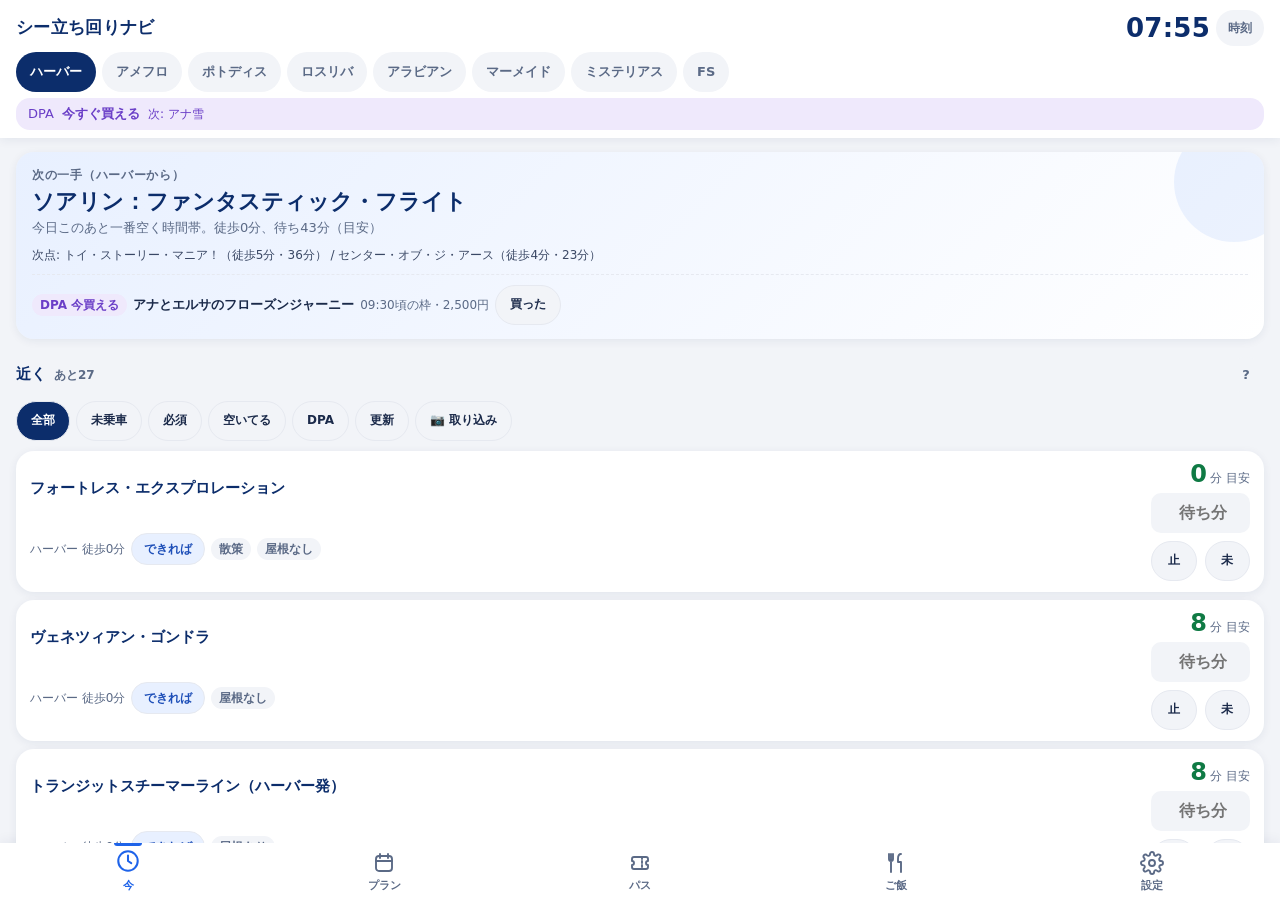
==== commit 5436038c: "disney-sea: UX round 4 (DPA card button widths, shorter toast, folded condition summary, compact row" ====
--- a/disney-sea/index.html
+++ b/disney-sea/index.html
@@ -77,6 +77,7 @@
 .row .name{font-weight:700;min-width:0;color:var(--navy);line-break:strict;overflow-wrap:anywhere}
 .step .txt{line-break:strict;overflow-wrap:anywhere}
 .row .sub{grid-column:1;font-size:12px;color:var(--muted);display:flex;gap:6px;flex-wrap:wrap;align-items:center;min-width:0}
+.row .sub .sm{min-height:32px;padding:5px 12px}
 .row .right{grid-row:1/3;grid-column:2;display:flex;flex-direction:column;align-items:flex-end;gap:6px}
 .wait{display:flex;align-items:baseline;gap:3px}
 .wait .num{font-size:24px;line-height:1}
@@ -144,8 +145,8 @@
 .waitedit .sm{min-width:40px;padding-inline:8px;text-align:center}
 .row .sub.dpaedit{display:grid;grid-template-columns:auto 1fr auto;gap:6px 8px;align-items:center;width:100%}
 .dpaedit input{border:0;border-radius:10px;padding:7px 8px;background:var(--bg);font-weight:700;min-height:40px;font-size:16px}
-.row:has(.dpaedit) .right .btns{flex-direction:column;align-items:stretch}
-.row:has(.dpaedit) .right{max-width:96px}
+.row:has(.dpaedit) .right .btns{flex-direction:column;align-items:stretch;width:100%}
+.row:has(.dpaedit) .right{max-width:96px;width:96px}
 .row:has(.dpaedit) .right .sm{width:100%}
 .dpaedit input{width:100%!important;min-width:0!important}
 .dpaedit .tag{grid-column:1/-1;justify-self:start}
@@ -616,7 +617,7 @@
     else if(r.k==="dpa"&&!heldDpa(r.id)){const bought=r.bought||hm(now());const err=validateDpa(r.id,r.slot,bought,-1);if(err){bad.push(r.name.split("：")[0]+": "+err);badIdx.add(+cb.dataset.imp);c--;return;}S.dpas.push({id:r.id,slot:r.slot,bought,used:false,day:tk});}
   });
   S.day=tk;const re=replanAfterDpa();save();renderAll();
-  if(bad.length){document.getElementById("impStatus").textContent="反映できず: "+bad.join(" / ");document.querySelectorAll("[data-imp]").forEach(cb=>{if(!badIdx.has(+cb.dataset.imp))cb.checked=false;});toast(`${c}件 反映・${bad.length}件は反映できず（下に理由）`);}
+  if(bad.length){document.getElementById("impStatus").textContent="反映できず: "+bad.join(" / ");document.querySelectorAll("[data-imp]").forEach(cb=>{if(!badIdx.has(+cb.dataset.imp))cb.checked=false;});toast(`${c}件 反映・${bad.length}件は下に理由`);}
   else{document.getElementById("impPanel").hidden=true;toast(`${c}件 反映しました${re?"・組み直しました":""}`);}
 }
 let ocrWorker=null;
@@ -851,7 +852,7 @@
 }
 const PRIO_LABEL={must:"必須",want:"できれば",skip:"パス"};
 function prioTag(a){const p=prio(a);const down=p!==prio0(a);return `<button class="sm ${p==="must"?"must":(p==="want"?"want":"")}" type="button" data-prio="${a.id}" aria-label="${esc(a.name)}の優先度 ${PRIO_LABEL[p]}（タップで切替）">${PRIO_LABEL[p]}${down?"↓":""}</button>${down?'<span class="tag mute">屋根なし</span>':""}`;}
-function condSummary(){const c=S.cond;const r=[];if(c.weather)r.push(WEATHER_LABEL[c.weather]);if(c.crowd)r.push({low:"空いてる",high:"混雑",max:"激混み"}[c.crowd]);if(c.contra)r.push("逆張り");if(c.outdoor)r.push("屋根なしの列は控えめ");if(c.walk)r.push("歩き少なめ");if(c.kids)r.push("休憩多め");if(c.memo)r.push("メモ: "+c.memo);return r.join("・");}
+function condSummary(){const c=S.cond;const r=[];if(c.weather)r.push(WEATHER_LABEL[c.weather]);if(c.crowd)r.push({low:"空いてる",high:"混雑",max:"激混み"}[c.crowd]);if(c.contra)r.push("逆張り");if(c.outdoor)r.push("屋根なし回避");if(c.walk)r.push("歩き少なめ");if(c.kids)r.push("休憩多め");const memo=c.memo?"メモ: "+c.memo:"";const head=r.slice(0,3).join("・")+(r.length>3?` +${r.length-3}`:"");return [head,memo].filter(Boolean).join("　");}
 function renderDayBanner(){
   const el=document.getElementById("dayBanner");
   if(staleDay()){const [,m,dd]=S.day.split("-").map(Number);
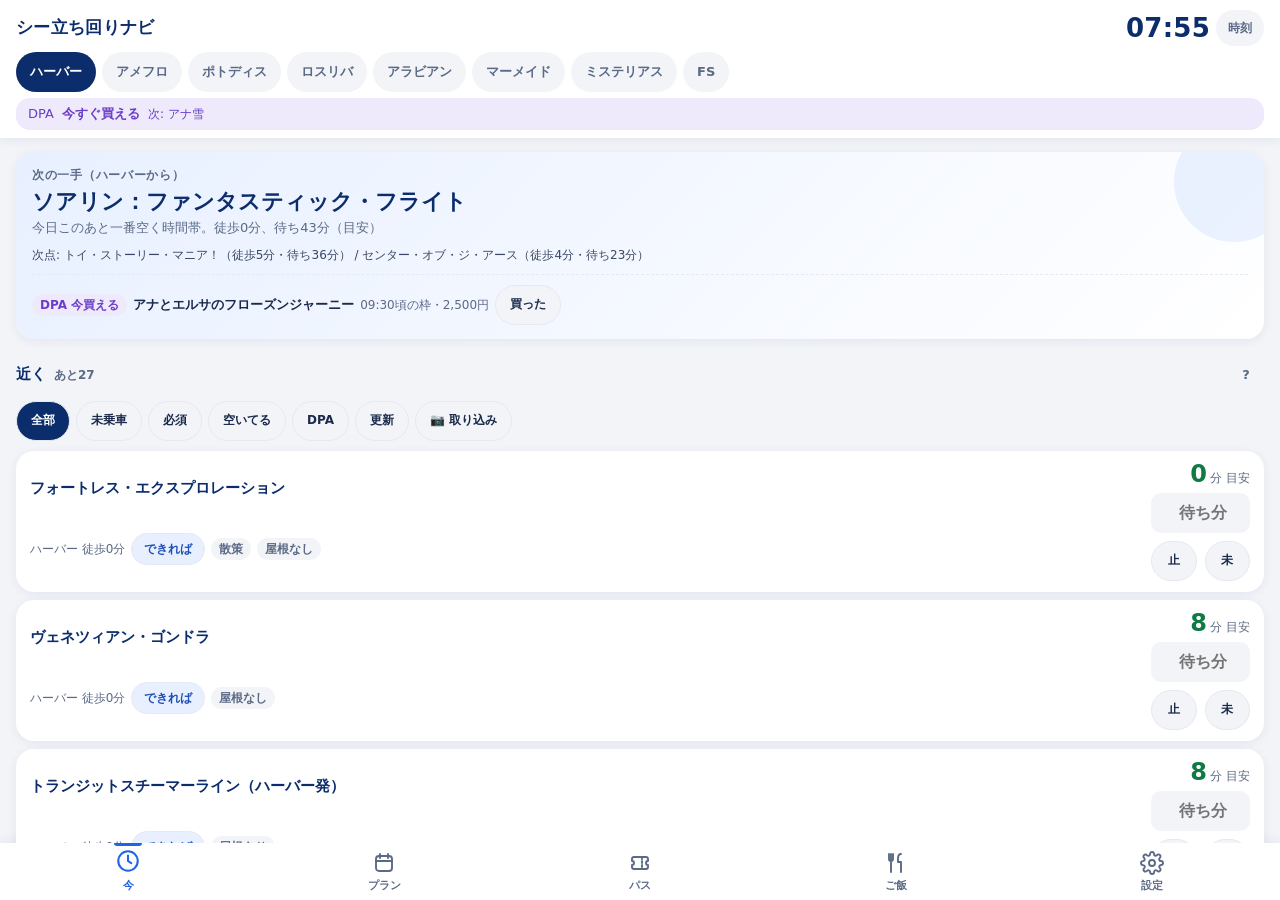
==== commit acd7452e: "disney-sea: final polish (time input padding, short alt names, textarea 16px) Co-Authored-By: Claude" ====
--- a/disney-sea/index.html
+++ b/disney-sea/index.html
@@ -144,9 +144,9 @@
 .waitedit input{grid-column:1/-1}
 .waitedit .sm{min-width:40px;padding-inline:8px;text-align:center}
 .row .sub.dpaedit{display:grid;grid-template-columns:auto 1fr auto;gap:6px 8px;align-items:center;width:100%}
-.dpaedit input{border:0;border-radius:10px;padding:7px 8px;background:var(--bg);font-weight:700;min-height:40px;font-size:16px}
+.dpaedit input{border:0;border-radius:10px;padding:7px 6px;background:var(--bg);font-weight:700;min-height:40px;font-size:16px;min-width:0}
 .row:has(.dpaedit) .right .btns{flex-direction:column;align-items:stretch;width:100%}
-.row:has(.dpaedit) .right{max-width:96px;width:96px}
+.row:has(.dpaedit) .right{max-width:88px;width:88px}
 .row:has(.dpaedit) .right .sm{width:100%}
 .dpaedit input{width:100%!important;min-width:0!important}
 .dpaedit .tag{grid-column:1/-1;justify-self:start}
@@ -202,7 +202,7 @@
         <label class="primary" style="display:inline-flex;align-items:center;gap:6px;cursor:pointer">スクショを選ぶ<input type="file" id="impFile" accept="image/*" multiple hidden></label>
         <button class="ghost" type="button" id="impRead">テキストを読む</button>
       </div>
-      <textarea id="impText" rows="4" placeholder="待ち時間やDPAの画面をコピーして貼るか、上のボタンでスクショを選ぶ" style="width:100%;margin-top:10px;border:0;border-radius:12px;padding:10px 12px;background:var(--bg);font:inherit;color:inherit;resize:vertical"></textarea>
+      <textarea id="impText" rows="4" placeholder="待ち時間やDPAの画面をコピーして貼るか、上のボタンでスクショを選ぶ" style="width:100%;margin-top:10px;border:0;border-radius:12px;padding:10px 12px;background:var(--bg);font:inherit;font-size:16px;color:inherit;resize:none"></textarea>
       <p class="note" id="impStatus" style="margin:8px 0 0"></p>
       <div class="list" id="impList" style="margin-top:8px"></div>
       <div class="btns" style="margin-top:10px"><button class="primary" type="button" id="impApply" hidden>反映</button><button class="ghost" type="button" id="impClose">閉じる</button></div>
@@ -900,7 +900,7 @@
     const a=pNext.attr&&pNext.k==="ride"?byId[pNext.attr]:null;
     const label=pNext.k==="meal"?pNext.text.replace(/（[^）]*）/g,""):pNext.text;
     html+=`<div class="big">${esc(label)}</div><div class="why">${fromMin(pNext.t)}〜${a?"　"+line(a):""}</div>`;
-    const alt=pool.filter(x=>x.id!==pNext.attr).slice(0,1).map(x=>`${esc(x.name)}（徒歩${walk(S.area,x.area)}分・${estWait(x,nm+walk(S.area,x.area))}分）`).join(" / ");
+    const alt=pool.filter(x=>x.id!==pNext.attr).slice(0,1).map(x=>`${esc(x.name.split("：")[0])}（徒歩${walk(S.area,x.area)}分・待ち${estWait(x,nm+walk(S.area,x.area))}分）`).join(" / ");
     if(alt)html+=`<div class="alt">代わり: ${alt}</div>`;
   }
   else if(!cand)html+=`<div class="big">${left.length?"今から乗れるものなし":"全部乗った！"}</div>${left.length?'<div class="why">退園時刻か優先度を見直してください</div>':""}`;
@@ -909,7 +909,7 @@
     const h=heldDpa(cand.id);const wk=walk(S.area,cand.area);const w=estWait(cand,nm+wk);
     const bw=bestWait(cand,nm+wk,exitM);
     const why=(h?`DPA ${h.slot}〜 の枠。`:(w-bw<=5&&w>=20?"今日このあと一番空く時間帯。":(emptier(cand)===true?"いつもより空いています。":"")))+condReason(cand,nm+wk).map(r=>r+"。").join("");
-    const alt=pool.filter(a=>a!==cand).slice(0,2).map(a=>`${esc(a.name)}（徒歩${walk(S.area,a.area)}分・${estWait(a,nm+walk(S.area,a.area))}分）`).join(" / ");
+    const alt=pool.filter(a=>a!==cand).slice(0,2).map(a=>`${esc(a.name.split("：")[0])}（徒歩${walk(S.area,a.area)}分・待ち${estWait(a,nm+walk(S.area,a.area))}分）`).join(" / ");
     html+=`<div class="big">${esc(cand.name)}</div>
       <div class="why">${why}${line(cand)}</div>
       ${alt?`<div class="alt">次点: ${alt}</div>`:""}`;
